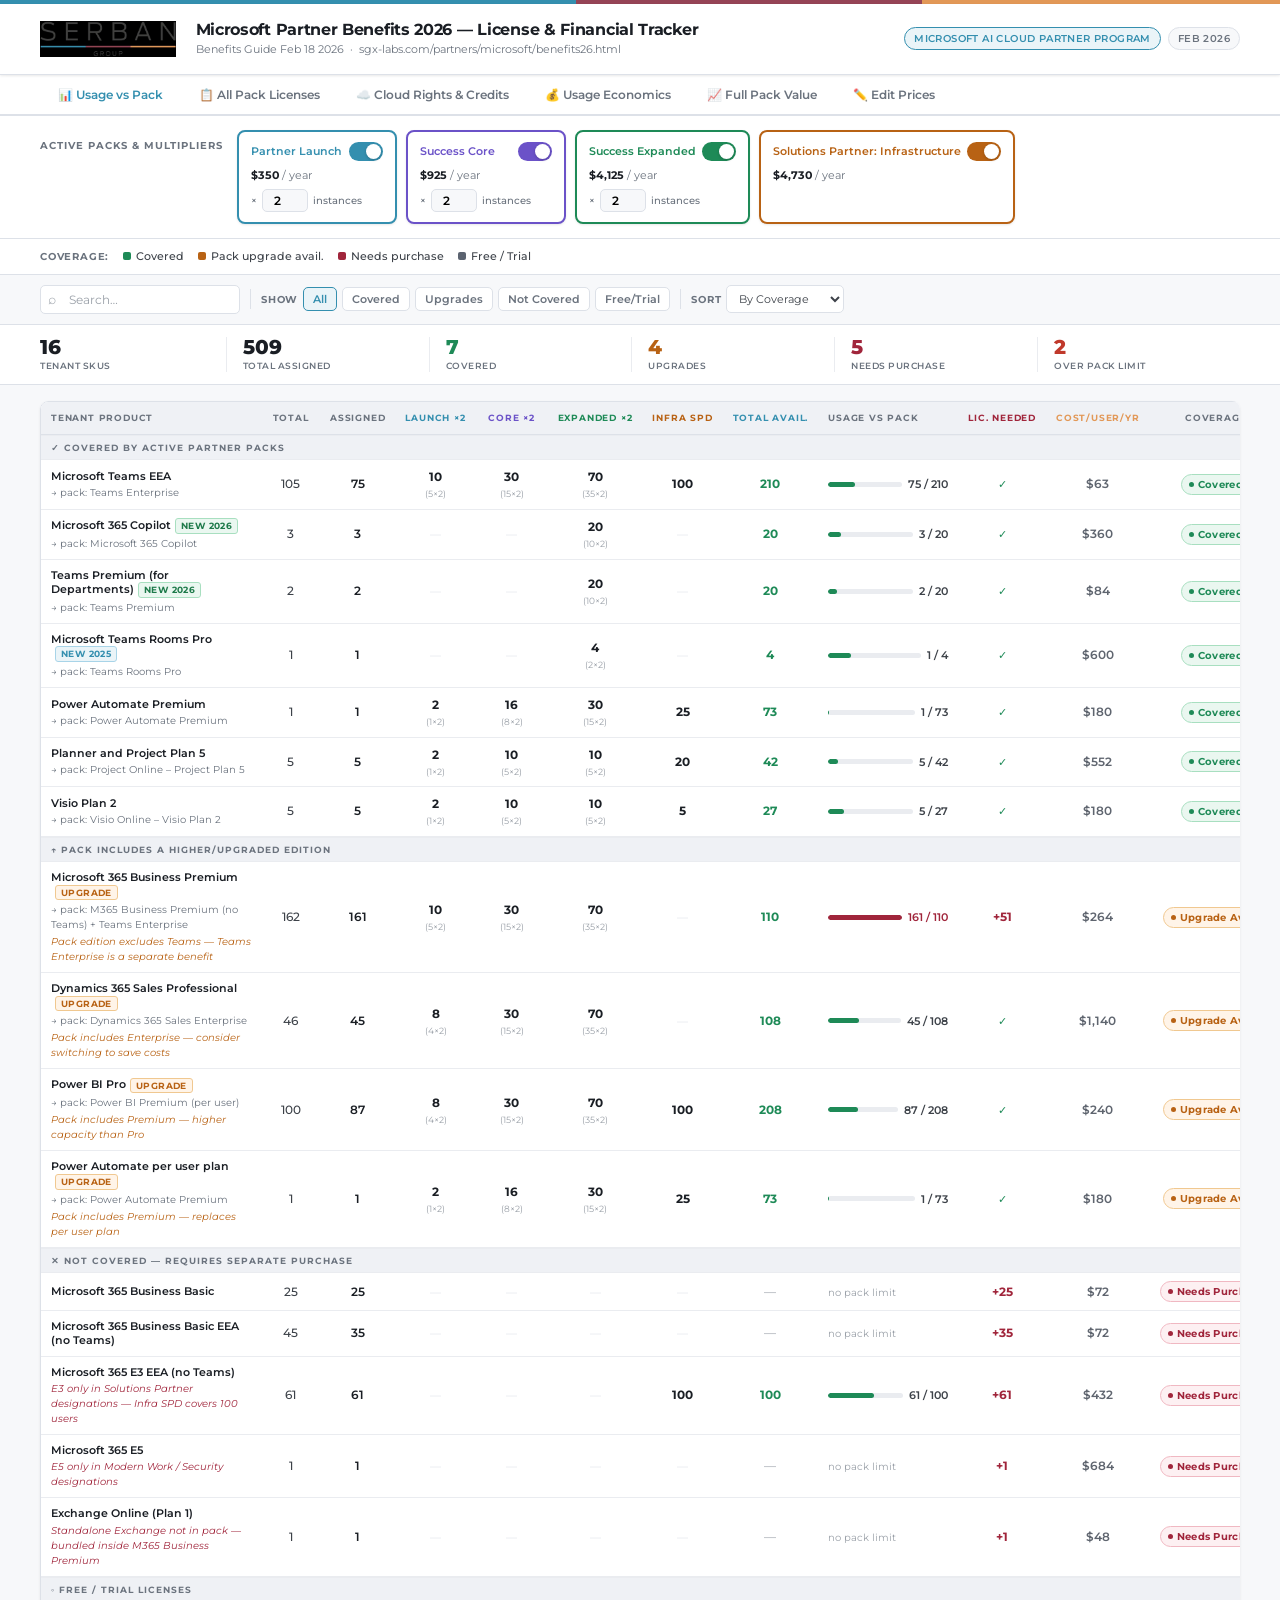
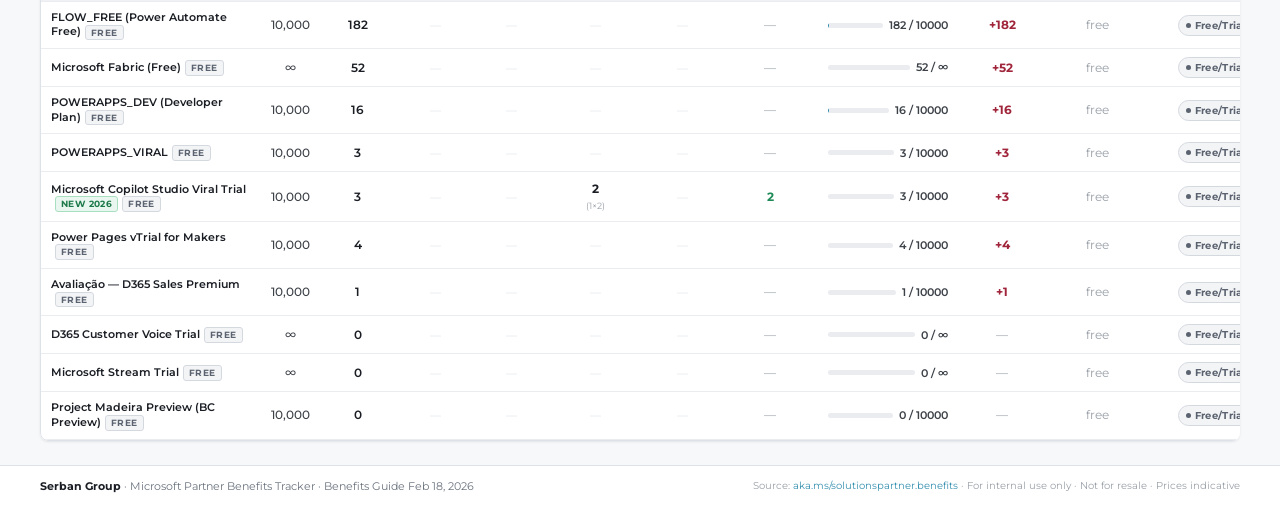
==== benefits26-original.html @ 15df2d84 "Add source file and project setup" ====
<!DOCTYPE html>
<html lang="en">
<head>
<meta charset="UTF-8">
<meta name="viewport" content="width=device-width, initial-scale=1.0">
<title>Microsoft Partner Benefits 2026 — Serban Group</title>
<link href="https://fonts.googleapis.com/css2?family=Montserrat:ital,wght@0,300;0,400;0,500;0,600;0,700;0,800;1,300;1,400&display=swap" rel="stylesheet">
<style>
/* === SERBAN GROUP BRAND TOKENS === */
:root {
  --sg-blue:#348FAF; --sg-amber:#E29857; --sg-slate:#5F656F;
  --sg-light:#EFF1F5; --sg-taupe:#897B63; --sg-crimson:#954456;
  --text-dark:#1a1e24; --text-mid:#3d4249; --text-muted:#6b737e; --text-light:#9aa0a8;
  --border:#dde1e8; --border-soft:#eaecf0; --white:#fff; --bg:#f7f8fa;
  --cov-bg:#eaf7f0; --cov:#1e8a57; --cov-b:#a8dfc0;
  --upg-bg:#fff4e8; --upg:#b86214; --upg-b:#f0c890;
  --unc-bg:#fdf0f2; --unc:#a0253b; --unc-b:#f0b8c2;
  --free-bg:#f3f4f6; --free:#5b6370; --free-b:#d4d8df;
  --cl:#348FAF; --cc:#6b52c8; --ce:#1e8a57; --ci:#b86214;
  --r:8px; --rs:5px; --sh:0 1px 3px rgba(0,0,0,.06),0 1px 2px rgba(0,0,0,.04); --sh2:0 4px 12px rgba(0,0,0,.08);
  --font:'Montserrat',sans-serif;
}
*,*::before,*::after{box-sizing:border-box;margin:0;padding:0}
body{font-family:var(--font);background:var(--bg);color:var(--text-dark);font-size:13px;line-height:1.5;min-height:100vh}

/* === TOP BRAND STRIPE === */
.brand-stripe{height:4px;background:linear-gradient(90deg,var(--sg-blue) 0%,var(--sg-blue) 45%,var(--sg-crimson) 45%,var(--sg-crimson) 72%,var(--sg-amber) 72%,var(--sg-amber) 100%)}

/* === HEADER === */
header{background:var(--white);border-bottom:1px solid var(--border);padding:16px 40px;display:flex;align-items:center;justify-content:space-between;gap:16px;flex-wrap:wrap;box-shadow:var(--sh);position:sticky;top:0;z-index:100}
.hlogo img{height:36px;display:block}
.htitle{flex:1;min-width:160px}
.htitle h1{font-size:16px;font-weight:700;color:var(--text-dark);letter-spacing:-.3px;line-height:1.2}
.htitle p{font-size:11px;color:var(--text-muted);margin-top:2px}
.hmeta{display:flex;gap:7px;flex-wrap:wrap;align-items:center}
.mtag{padding:3px 9px;border-radius:20px;font-size:10px;font-weight:600;letter-spacing:.4px;text-transform:uppercase;border:1px solid}
.mt-ms{color:var(--sg-blue);border-color:var(--sg-blue);background:#eaf4f8}
.mt-dt{color:var(--text-muted);border-color:var(--border);background:var(--bg)}

/* === TAB NAV === */
.tabnav{background:var(--white);border-bottom:2px solid var(--border);padding:0 40px;display:flex;gap:0;overflow-x:auto}
.tab{padding:12px 18px;font-size:12px;font-weight:600;color:var(--text-muted);border-bottom:2px solid transparent;margin-bottom:-2px;cursor:pointer;transition:color .15s,border-color .15s;white-space:nowrap;background:none;border-top:none;border-left:none;border-right:none;font-family:var(--font)}
.tab:hover{color:var(--sg-blue)}
.tab.active{color:var(--sg-blue);border-bottom-color:var(--sg-blue)}
.tabpanel{display:none}
.tabpanel.active{display:block}

/* === PACK CONTROLS === */
.pack-bar{background:var(--white);border-bottom:1px solid var(--border);padding:14px 40px;display:flex;gap:14px;align-items:flex-start;flex-wrap:wrap}
.pb-lbl{font-size:10px;font-weight:700;color:var(--text-muted);letter-spacing:1px;text-transform:uppercase;padding-top:8px;white-space:nowrap}
.pack-cards{display:flex;gap:9px;flex-wrap:wrap}
.pcard{display:flex;flex-direction:column;gap:6px;padding:10px 12px;border:2px solid var(--border);border-radius:var(--r);background:var(--bg);min-width:160px;transition:border-color .2s,box-shadow .2s}
.pcard.active{background:var(--white);box-shadow:var(--sh)}
.pc-l.active{border-color:var(--cl)} .pc-c.active{border-color:var(--cc)} .pc-e.active{border-color:var(--ce)} .pc-i.active{border-color:var(--ci)}
.pch{display:flex;align-items:center;justify-content:space-between;gap:6px}
.pnm{font-size:11px;font-weight:700}
.pc-l .pnm{color:var(--cl)} .pc-c .pnm{color:var(--cc)} .pc-e .pnm{color:var(--ce)} .pc-i .pnm{color:var(--ci)}
.ptog{position:relative;width:34px;height:19px;flex-shrink:0}
.ptog input{opacity:0;width:0;height:0;position:absolute}
.ptsl{position:absolute;inset:0;border-radius:20px;background:var(--border);cursor:pointer;transition:background .2s}
.ptsl::after{content:'';position:absolute;left:2px;top:2px;width:15px;height:15px;border-radius:50%;background:white;box-shadow:0 1px 3px rgba(0,0,0,.2);transition:transform .2s}
.ptog input:checked ~ .ptsl::after{transform:translateX(15px)}
.pc-l .ptog input:checked ~ .ptsl{background:var(--cl)} .pc-c .ptog input:checked ~ .ptsl{background:var(--cc)}
.pc-e .ptog input:checked ~ .ptsl{background:var(--ce)} .pc-i .ptog input:checked ~ .ptsl{background:var(--ci)}
.ppr{font-size:11px;color:var(--text-muted)}.ppr strong{color:var(--text-dark);font-weight:700}
.pmrow{display:flex;align-items:center;gap:5px}
.mlbl{font-size:10px;color:var(--text-muted);font-weight:500}
.mi{width:46px;padding:3px 5px;border:1px solid var(--border);border-radius:var(--rs);font-family:var(--font);font-size:12px;font-weight:600;text-align:center;outline:none;background:var(--bg);transition:border-color .15s}
.mi:focus{border-color:var(--sg-blue);background:white}

/* === LEGEND === */
.legend{background:var(--white);border-bottom:1px solid var(--border);padding:9px 40px;display:flex;gap:14px;align-items:center;flex-wrap:wrap}
.ltit{font-size:10px;font-weight:700;color:var(--text-muted);text-transform:uppercase;letter-spacing:.8px}
.li{display:flex;align-items:center;gap:5px;font-size:11px;color:var(--text-mid);font-weight:500}
.ldot{width:8px;height:8px;border-radius:2px}
.ld-c{background:var(--cov)} .ld-u{background:var(--upg)} .ld-n{background:var(--unc)} .ld-f{background:var(--free)}

/* === FILTERS === */
.fbar{background:var(--bg);border-bottom:1px solid var(--border);padding:10px 40px;display:flex;gap:10px;align-items:center;flex-wrap:wrap}
.fsep{width:1px;height:20px;background:var(--border)}
.swrap{position:relative}
.swrap input{padding:6px 10px 6px 28px;border:1px solid var(--border);border-radius:var(--rs);font-family:var(--font);font-size:12px;color:var(--text-dark);background:white;width:200px;outline:none;transition:border-color .15s}
.swrap input:focus{border-color:var(--sg-blue)}
.swrap input::placeholder{color:var(--text-light)}
.swrap::before{content:"⌕";position:absolute;left:8px;top:50%;transform:translateY(-50%);color:var(--text-light);font-size:14px;pointer-events:none}
.fglbl{font-size:10px;font-weight:700;color:var(--text-muted);letter-spacing:.8px;text-transform:uppercase;white-space:nowrap}
.fbtn{padding:4px 9px;border:1px solid var(--border);border-radius:var(--rs);font-family:var(--font);font-size:11px;font-weight:600;color:var(--text-muted);background:white;cursor:pointer;transition:all .15s}
.fbtn:hover{border-color:var(--sg-blue);color:var(--sg-blue)}
.fba{border-color:var(--sg-blue);color:var(--sg-blue);background:#eaf4f8}
.fb-c{border-color:var(--cov-b);color:var(--cov);background:var(--cov-bg)}
.fb-u{border-color:var(--upg-b);color:var(--upg);background:var(--upg-bg)}
.fb-n{border-color:var(--unc-b);color:var(--unc);background:var(--unc-bg)}
.fb-f{border-color:var(--free-b);color:var(--free);background:var(--free-bg)}
.fsel{padding:5px 8px;border:1px solid var(--border);border-radius:var(--rs);font-family:var(--font);font-size:11px;color:var(--text-mid);background:white;outline:none;cursor:pointer}
.fsel:focus{border-color:var(--sg-blue)}

/* === STATS STRIP === */
.stats{background:white;border-bottom:1px solid var(--border);padding:12px 40px;display:flex;gap:0;flex-wrap:wrap}
.sb{flex:1;min-width:90px;padding:0 16px 0 0;border-right:1px solid var(--border-soft);margin-right:16px}
.sb:last-child{border-right:none;margin-right:0}
.snum{font-size:20px;font-weight:800;line-height:1;margin-bottom:2px}
.slbl{font-size:9px;font-weight:600;color:var(--text-muted);letter-spacing:.5px;text-transform:uppercase}
.sn-d{color:var(--text-dark)} .sn-c{color:var(--cov)} .sn-u{color:var(--upg)} .sn-n{color:var(--unc)} .sn-o{color:#c0392b}

/* === TABLE === */
.tsec{padding:16px 40px 0}
.tscroll{overflow-x:auto;border-radius:var(--r);box-shadow:var(--sh)}
table{width:100%;border-collapse:separate;border-spacing:0;background:white;border:1px solid var(--border);border-radius:var(--r);overflow:hidden;font-size:12px}
thead tr{background:var(--sg-light)}
th{padding:9px 10px;text-align:left;font-size:9px;font-weight:700;color:var(--text-muted);letter-spacing:.8px;text-transform:uppercase;white-space:nowrap;border-bottom:1px solid var(--border);cursor:pointer;user-select:none;transition:color .1s}
th:hover{color:var(--sg-blue)}
th.sa::after{content:" ↑";color:var(--sg-blue)} th.sd::after{content:" ↓";color:var(--sg-blue)}
th.tc{text-align:center}
.th-l{color:var(--cl)} .th-c{color:var(--cc)} .th-e{color:var(--ce)} .th-i{color:var(--ci)}
.th-tot{color:var(--sg-blue)} .th-nd{color:var(--unc)} .th-cs{color:var(--sg-amber)}
tbody tr{border-bottom:1px solid var(--border-soft);transition:background .1s}
tbody tr:last-child{border-bottom:none}
tbody tr:hover{background:#f9fafb}
.tr-s{background:var(--sg-light) !important;cursor:default}
.tr-s td{padding:5px 10px;font-size:9px;font-weight:700;letter-spacing:1px;text-transform:uppercase;color:var(--text-muted);border-top:1px solid var(--border-soft)}
td{padding:8px 10px;vertical-align:middle;border-bottom:1px solid var(--border-soft)}
td.tc{text-align:center}
.pnm{font-weight:600;color:var(--text-dark);line-height:1.3}
.psb{font-size:10px;color:var(--text-muted);margin-top:2px}
.pnt-u{font-size:10px;color:var(--upg);font-style:italic;margin-top:2px}
.pnt-n{font-size:10px;color:var(--unc);font-style:italic;margin-top:2px}
.bdg{display:inline-block;padding:1px 5px;border-radius:3px;font-size:9px;font-weight:700;letter-spacing:.4px;vertical-align:middle;margin-left:4px;text-transform:uppercase}
.b26{background:#eaf7f0;color:#1e7a4a;border:1px solid #a8dfc0}
.b25{background:#eaf4f8;color:var(--sg-blue);border:1px solid #a8d4e8}
.bup{background:var(--upg-bg);color:var(--upg);border:1px solid var(--upg-b)}
.bfr{background:var(--free-bg);color:var(--free);border:1px solid var(--free-b)}
.bcr{background:#f0eaff;color:#6b52c8;border:1px solid #c8b8f8}
.qv{font-weight:700;color:var(--text-dark)} .qn{color:var(--border);font-size:11px} .qe{font-size:9px;color:var(--text-light);display:block;margin-top:1px}
.ubw{display:flex;align-items:center;gap:6px}
.ubt{flex:1;height:5px;background:var(--border-soft);border-radius:3px;overflow:hidden;min-width:40px}
.ubf{height:100%;border-radius:3px;transition:width .3s}
.uf-ok{background:var(--cov)} .uf-w{background:var(--sg-amber)} .uf-ov{background:var(--unc)} .uf-bl{background:var(--sg-blue)} .uf-cr{background:#6b52c8}
.ubl{font-size:11px;font-weight:600;white-space:nowrap;color:var(--text-mid)}
.ul-ov{color:var(--unc)} .ul-w{color:#b86214}
.av-v{font-weight:700;color:var(--cov)} .av-z{color:var(--text-light)}
.nd-p{font-weight:700;color:var(--unc)} .nd-ok{color:var(--cov);font-size:11px}
.cv-v{font-weight:600;color:var(--sg-slate)} .cv-n{color:var(--text-light)}
.cpill{display:inline-flex;align-items:center;gap:4px;padding:2px 7px;border-radius:20px;font-size:10px;font-weight:700;letter-spacing:.3px;white-space:nowrap;border:1px solid}
.cpd{width:5px;height:5px;border-radius:50%;flex-shrink:0}
.cp-c{background:var(--cov-bg);color:var(--cov);border-color:var(--cov-b)} .cp-c .cpd{background:var(--cov)}
.cp-u{background:var(--upg-bg);color:var(--upg);border-color:var(--upg-b)} .cp-u .cpd{background:var(--upg)}
.cp-n{background:var(--unc-bg);color:var(--unc);border-color:var(--unc-b)} .cp-n .cpd{background:var(--unc)}
.cp-f{background:var(--free-bg);color:var(--free);border-color:var(--free-b)} .cp-f .cpd{background:var(--free)}
.cp-ov{background:#fef0f0;color:#c0392b;border-color:#f5b7b1} .cp-ov .cpd{background:#c0392b}
.erow td{text-align:center;padding:32px;color:var(--text-light);font-style:italic}

/* === CATEGORY TAGS === */
.cat{display:inline-block;padding:1px 6px;border-radius:3px;font-size:9px;font-weight:600;letter-spacing:.3px;text-transform:uppercase}
.cat-m365{background:#eaf4f8;color:var(--sg-blue);border:1px solid #a8d4e8}
.cat-copilot{background:#f0eaff;color:#6b52c8;border:1px solid #c8b8f8}
.cat-az{background:#fff4e8;color:var(--upg);border:1px solid var(--upg-b)}
.cat-dyn{background:#fdf0f2;color:var(--unc);border:1px solid var(--unc-b)}
.cat-pp{background:#fff8e8;color:#a05c00;border:1px solid #e8d098}
.cat-sec{background:#fef0f0;color:#c0392b;border:1px solid #f5b7b1}
.cat-win{background:#eaf7f0;color:var(--cov);border:1px solid var(--cov-b)}
.cat-srv{background:#f0eaff;color:#5b3ea0;border:1px solid #c8b8f8}
.cat-dev{background:#f5f0e8;color:var(--sg-taupe);border:1px solid #d8c8a8}
.cat-sand{background:var(--free-bg);color:var(--free);border:1px solid var(--free-b)}
.cat-cloud{background:#e8f8ff;color:#0070a8;border:1px solid #a0d8f0}

/* === FINANCIAL SECTION === */
.finsec{padding:24px 40px 36px}
.sechdr{display:flex;align-items:center;gap:10px;margin-bottom:16px}
.secdiv{width:3px;height:28px;border-radius:2px;flex-shrink:0}
.sd-amber{background:var(--sg-amber)} .sd-blue{background:var(--sg-blue)} .sd-green{background:var(--cov)}
.sechdr h2{font-size:15px;font-weight:700;color:var(--text-dark)}
.sechdr p{font-size:11px;color:var(--text-muted);margin-top:2px}
.fingrid{display:grid;grid-template-columns:repeat(3,1fr);gap:12px;margin-bottom:18px}
@media(max-width:900px){.fingrid{grid-template-columns:1fr 1fr}}
@media(max-width:600px){.fingrid{grid-template-columns:1fr}}
.fcard{background:white;border:1px solid var(--border);border-radius:var(--r);padding:16px;box-shadow:var(--sh);position:relative;overflow:hidden}
.fcard::before{content:'';position:absolute;top:0;left:0;right:0;height:3px}
.fc-i::before{background:var(--sg-blue)} .fc-r::before{background:var(--sg-amber)} .fc-s::before{background:var(--cov)} .fc-e::before{background:var(--unc)}
.fclbl{font-size:9px;font-weight:700;letter-spacing:.8px;text-transform:uppercase;color:var(--text-muted);margin-bottom:8px}
.fcval{font-size:24px;font-weight:800;line-height:1;margin-bottom:4px}
.fv-i{color:var(--sg-blue)} .fv-r{color:var(--sg-amber)} .fv-s{color:var(--cov)} .fv-e{color:var(--unc)}
.fcsub{font-size:10px;color:var(--text-muted)}
.fintbl{background:white;border:1px solid var(--border);border-radius:var(--r);overflow:hidden;box-shadow:var(--sh)}
.fintbl table{box-shadow:none;border:none;border-radius:0}
.fintbl table th{background:var(--sg-light);font-size:9px}
.fintbl table td{font-size:12px}
.ftr td{background:var(--sg-light);font-weight:700;font-size:12px;border-top:2px solid var(--border)}
.fb-i{color:var(--sg-blue);font-size:14px;font-weight:800}
.fb-r{color:var(--sg-amber);font-size:14px;font-weight:800}
.fb-s{color:var(--cov);font-size:14px;font-weight:800}
.fb-n{color:var(--unc);font-size:14px;font-weight:800}
.savings-note{margin-top:14px;padding:12px 14px;background:#eaf4f8;border:1px solid #a8d4e8;border-radius:var(--rs);font-size:11px;color:var(--sg-blue);line-height:1.5}

/* === PRICES PAGE === */
.prices-page{padding:20px 40px 40px}
.prices-intro{background:white;border:1px solid var(--border);border-radius:var(--r);padding:16px 20px;margin-bottom:20px;box-shadow:var(--sh);font-size:12px;color:var(--text-muted);line-height:1.6}
.prices-intro strong{color:var(--text-dark)}
.price-grid{display:grid;grid-template-columns:repeat(auto-fill,minmax(320px,1fr));gap:14px}
.price-section{background:white;border:1px solid var(--border);border-radius:var(--r);overflow:hidden;box-shadow:var(--sh)}
.price-section-hdr{padding:11px 16px;font-size:10px;font-weight:700;letter-spacing:.8px;text-transform:uppercase;color:white;display:flex;align-items:center;gap:8px}
.psh-m365{background:var(--sg-blue)} .psh-copilot{background:#6b52c8} .psh-az{background:var(--upg)}
.psh-dyn{background:var(--unc)} .psh-pp{background:#a05c00} .psh-sec{background:#c0392b}
.psh-win{background:var(--cov)} .psh-srv{background:#5b3ea0} .psh-dev{background:var(--sg-taupe)}
.price-section-hdr span{font-size:11px;opacity:.7;font-weight:400}
.price-row{display:flex;align-items:center;justify-content:space-between;gap:10px;padding:8px 16px;border-bottom:1px solid var(--border-soft)}
.price-row:last-child{border-bottom:none}
.price-row:hover{background:#f9fafb}
.pr-name{font-size:11px;font-weight:600;color:var(--text-dark);flex:1}
.pr-unit{font-size:10px;color:var(--text-muted);margin-top:1px}
.pr-input-wrap{display:flex;align-items:center;gap:5px;flex-shrink:0}
.pr-cur{font-size:11px;font-weight:700;color:var(--text-muted)}
.pr-input{width:72px;padding:4px 7px;border:1px solid var(--border);border-radius:var(--rs);font-family:var(--font);font-size:12px;font-weight:600;text-align:right;color:var(--text-dark);outline:none;transition:border-color .15s;background:var(--bg)}
.pr-input:focus{border-color:var(--sg-blue);background:white}
.pr-yr{font-size:10px;color:var(--text-light);white-space:nowrap}
.pr-source{font-size:9px;color:var(--text-light);font-style:italic;margin-top:1px}
.pack-prices-section{background:white;border:1px solid var(--border);border-radius:var(--r);padding:16px 20px;margin-bottom:20px;box-shadow:var(--sh)}
.pack-prices-section h3{font-size:12px;font-weight:700;color:var(--text-dark);margin-bottom:12px;padding-bottom:8px;border-bottom:1px solid var(--border-soft)}
.pp-grid{display:grid;grid-template-columns:repeat(auto-fill,minmax(200px,1fr));gap:10px}
.pp-card{padding:12px;border:1px solid var(--border);border-radius:var(--rs)}
.pp-name{font-size:11px;font-weight:700;margin-bottom:6px}
.pp-l .pp-name{color:var(--cl)} .pp-c .pp-name{color:var(--cc)} .pp-e .pp-name{color:var(--ce)} .pp-i .pp-name{color:var(--ci)}
.pp-row{display:flex;align-items:center;gap:5px;margin-top:4px}
.pp-lbl{font-size:10px;color:var(--text-muted);flex:1}
.save-btn{padding:8px 20px;background:var(--sg-blue);color:white;border:none;border-radius:var(--rs);font-family:var(--font);font-size:12px;font-weight:600;cursor:pointer;transition:background .15s;margin-top:16px}
.save-btn:hover{background:#2a7a9a}
.save-confirm{font-size:11px;color:var(--cov);margin-left:10px;display:none}
.reset-btn{padding:8px 16px;background:white;color:var(--text-muted);border:1px solid var(--border);border-radius:var(--rs);font-family:var(--font);font-size:12px;font-weight:600;cursor:pointer;transition:all .15s;margin-top:16px;margin-left:8px}
.reset-btn:hover{border-color:var(--unc);color:var(--unc)}

/* === CLOUD RIGHTS SECTION === */
.cloud-grid{display:grid;grid-template-columns:repeat(auto-fill,minmax(280px,1fr));gap:14px;padding:0 40px 36px}
.cloud-card{background:white;border:1px solid var(--border);border-radius:var(--r);overflow:hidden;box-shadow:var(--sh)}
.cloud-card-hdr{padding:12px 16px;display:flex;align-items:center;gap:10px}
.cc-icon{width:36px;height:36px;border-radius:var(--rs);display:flex;align-items:center;justify-content:center;font-size:18px;flex-shrink:0}
.cci-az{background:#eaf4f8;color:var(--sg-blue)} .cci-copilot{background:#f0eaff;color:#6b52c8}
.cci-gh{background:#f5f0e8;color:var(--sg-taupe)} .cci-vs{background:#fdf0f2;color:var(--unc)}
.cci-dyn{background:#fff8e8;color:#a05c00} .cci-ai{background:#eaf7f0;color:var(--cov)}
.cc-title{font-size:13px;font-weight:700;color:var(--text-dark)}
.cc-sub{font-size:10px;color:var(--text-muted);margin-top:1px}
.cloud-entries{padding:0 16px 12px}
.ce-row{display:flex;align-items:flex-start;justify-content:space-between;gap:10px;padding:7px 0;border-top:1px solid var(--border-soft)}
.ce-info{flex:1}
.ce-name{font-size:11px;font-weight:600;color:var(--text-dark)}
.ce-pack{font-size:10px;color:var(--text-muted);margin-top:2px}
.ce-note{font-size:10px;color:var(--sg-blue);font-style:italic;margin-top:2px}
.ce-val{text-align:right;flex-shrink:0}
.ce-qty{font-size:13px;font-weight:800;color:var(--text-dark)}
.ce-unit{font-size:9px;color:var(--text-muted);margin-top:1px}
.ce-total{font-size:11px;font-weight:700;color:var(--sg-blue);margin-top:2px}
.cloud-summary{padding:0 40px 36px}
.cloud-sum-card{background:white;border:1px solid var(--border);border-radius:var(--r);padding:20px;box-shadow:var(--sh)}
.cloud-sum-title{font-size:13px;font-weight:700;color:var(--text-dark);margin-bottom:14px;padding-bottom:10px;border-bottom:1px solid var(--border-soft)}
.cst-grid{display:grid;grid-template-columns:repeat(auto-fill,minmax(180px,1fr));gap:12px}
.cst-item{padding:12px;border:1px solid var(--border-soft);border-radius:var(--rs);background:var(--bg)}
.cst-lbl{font-size:9px;font-weight:700;color:var(--text-muted);letter-spacing:.8px;text-transform:uppercase;margin-bottom:5px}
.cst-val{font-size:18px;font-weight:800;color:var(--sg-blue)}
.cst-sub{font-size:10px;color:var(--text-muted);margin-top:2px}

/* === FOOTER === */
footer{background:white;border-top:1px solid var(--border);padding:12px 40px;display:flex;justify-content:space-between;align-items:center;gap:12px;flex-wrap:wrap;margin-top:24px}
.fl{font-size:11px;color:var(--text-muted)} .fl strong{color:var(--text-dark)}
.fr{font-size:10px;color:var(--text-light)} .fr a{color:var(--sg-blue);text-decoration:none}
@media(max-width:768px){header,.tabnav,.pack-bar,.legend,.fbar,.stats,.tsec,.finsec,.cloud-grid,.cloud-summary,.prices-page,footer{padding-left:16px;padding-right:16px}.hlogo img{height:28px}h1{font-size:14px}}
</style>
</head>
<body>
<div class="brand-stripe"></div>

<!-- HEADER -->
<header>
  <div class="hlogo"><img src="[data-uri]" alt="Serban Group"></div>
  <div class="htitle">
    <h1>Microsoft Partner Benefits 2026 — License &amp; Financial Tracker</h1>
    <p>Benefits Guide Feb 18 2026 &nbsp;·&nbsp; sgx-labs.com/partners/microsoft/benefits26.html</p>
  </div>
  <div class="hmeta">
    <span class="mtag mt-ms">Microsoft AI Cloud Partner Program</span>
    <span class="mtag mt-dt">Feb 2026</span>
  </div>
</header>

<!-- TAB NAV -->
<nav class="tabnav">
  <button class="tab active" onclick="showTab('tab-usage')">📊 Usage vs Pack</button>
  <button class="tab" onclick="showTab('tab-all')">📋 All Pack Licenses</button>
  <button class="tab" onclick="showTab('tab-cloud')">☁️ Cloud Rights &amp; Credits</button>
  <button class="tab" onclick="showTab('tab-fin1')">💰 Usage Economics</button>
  <button class="tab" onclick="showTab('tab-fin2')">📈 Full Pack Value</button>
  <button class="tab" onclick="showTab('tab-prices')">✏️ Edit Prices</button>
</nav>

<!-- ════════════════════════════════════════════════════════════ -->
<!-- TAB 1: USAGE VS PACK                                        -->
<!-- ════════════════════════════════════════════════════════════ -->
<div id="tab-usage" class="tabpanel active">

<div class="pack-bar">
  <span class="pb-lbl">Active packs &amp; multipliers</span>
  <div class="pack-cards">
    <div class="pcard pc-l active" id="card-l">
      <div class="pch"><span class="pnm">Partner Launch</span>
        <label class="ptog"><input type="checkbox" id="tog-l" checked onchange="onPT()"><span class="ptsl"></span></label></div>
      <div class="ppr"><strong id="disp-pl">$350</strong> / year</div>
      <div class="pmrow"><span class="mlbl">×</span><input class="mi" type="number" id="mult-l" value="2" min="1" max="20" onchange="onPT()"><span class="mlbl">instances</span></div>
    </div>
    <div class="pcard pc-c active" id="card-c">
      <div class="pch"><span class="pnm">Success Core</span>
        <label class="ptog"><input type="checkbox" id="tog-c" checked onchange="onPT()"><span class="ptsl"></span></label></div>
      <div class="ppr"><strong id="disp-pc">$925</strong> / year</div>
      <div class="pmrow"><span class="mlbl">×</span><input class="mi" type="number" id="mult-c" value="2" min="1" max="20" onchange="onPT()"><span class="mlbl">instances</span></div>
    </div>
    <div class="pcard pc-e active" id="card-e">
      <div class="pch"><span class="pnm">Success Expanded</span>
        <label class="ptog"><input type="checkbox" id="tog-e" checked onchange="onPT()"><span class="ptsl"></span></label></div>
      <div class="ppr"><strong id="disp-pe">$4,125</strong> / year</div>
      <div class="pmrow"><span class="mlbl">×</span><input class="mi" type="number" id="mult-e" value="2" min="1" max="20" onchange="onPT()"><span class="mlbl">instances</span></div>
    </div>
    <div class="pcard pc-i active" id="card-i">
      <div class="pch"><span class="pnm">Solutions Partner: Infrastructure</span>
        <label class="ptog"><input type="checkbox" id="tog-i" checked onchange="onPT()"><span class="ptsl"></span></label></div>
      <div class="ppr"><strong id="disp-pi">$4,730</strong> / year</div>
      <div class="pmrow"><span class="mlbl" style="opacity:0">×</span></div>
    </div>
  </div>
</div>

<div class="legend">
  <span class="ltit">Coverage:</span>
  <span class="li"><span class="ldot ld-c"></span>Covered</span>
  <span class="li"><span class="ldot ld-u"></span>Pack upgrade avail.</span>
  <span class="li"><span class="ldot ld-n"></span>Needs purchase</span>
  <span class="li"><span class="ldot ld-f"></span>Free / Trial</span>
</div>

<div class="fbar">
  <div class="swrap"><input type="text" id="srch1" placeholder="Search…" oninput="renderUsage()"></div>
  <div class="fsep"></div>
  <div style="display:flex;gap:5px;align-items:center">
    <span class="fglbl">Show</span>
    <button class="fbtn fba" onclick="setVF('all',this,'1')">All</button>
    <button class="fbtn" onclick="setVF('covered',this,'1')">Covered</button>
    <button class="fbtn" onclick="setVF('upgrade',this,'1')">Upgrades</button>
    <button class="fbtn" onclick="setVF('uncovered',this,'1')">Not Covered</button>
    <button class="fbtn" onclick="setVF('free',this,'1')">Free/Trial</button>
  </div>
  <div class="fsep"></div>
  <div style="display:flex;gap:5px;align-items:center">
    <span class="fglbl">Sort</span>
    <select class="fsel" id="srt1" onchange="renderUsage()">
      <option value="coverage">By Coverage</option>
      <option value="name">By Name</option>
      <option value="assigned">Most Assigned</option>
      <option value="needed">Most Needed</option>
    </select>
  </div>
</div>

<div class="stats">
  <div class="sb"><div class="snum sn-d" id="st-t1">—</div><div class="slbl">Tenant SKUs</div></div>
  <div class="sb"><div class="snum sn-d" id="st-a1">—</div><div class="slbl">Total Assigned</div></div>
  <div class="sb"><div class="snum sn-c" id="st-c1">—</div><div class="slbl">Covered</div></div>
  <div class="sb"><div class="snum sn-u" id="st-u1">—</div><div class="slbl">Upgrades</div></div>
  <div class="sb"><div class="snum sn-n" id="st-n1">—</div><div class="slbl">Needs Purchase</div></div>
  <div class="sb"><div class="snum sn-o" id="st-o1">—</div><div class="slbl">Over Pack Limit</div></div>
</div>

<div class="tsec">
<div class="tscroll">
<table>
<thead><tr>
  <th style="min-width:220px" onclick="srt1('name')">Tenant Product</th>
  <th class="tc" style="min-width:55px">Total</th>
  <th class="tc" style="min-width:62px">Assigned</th>
  <th class="tc th-l" style="min-width:72px" id="h-l">Launch×2</th>
  <th class="tc th-c" style="min-width:72px" id="h-c">Core×2</th>
  <th class="tc th-e" style="min-width:78px" id="h-e">Expanded×2</th>
  <th class="tc th-i" style="min-width:72px" id="h-i">Infra SPD</th>
  <th class="tc th-tot" style="min-width:78px">Total Avail.</th>
  <th style="min-width:140px">Usage vs Pack</th>
  <th class="tc th-nd" style="min-width:82px" onclick="srt1('needed')">Lic. Needed</th>
  <th class="tc th-cs" style="min-width:80px" onclick="srt1('cost')">Cost/User/yr</th>
  <th class="tc" style="min-width:100px" onclick="srt1('coverage')">Coverage</th>
</tr></thead>
<tbody id="tb1"></tbody>
</table></div></div>

</div><!-- end tab-usage -->

<!-- ════════════════════════════════════════════════════════════ -->
<!-- TAB 2: ALL PACK LICENSES                                    -->
<!-- ════════════════════════════════════════════════════════════ -->
<div id="tab-all" class="tabpanel">

<div class="fbar" style="background:white;border-top:1px solid var(--border)">
  <div class="swrap"><input type="text" id="srch2" placeholder="Search licenses…" oninput="renderAll()"></div>
  <div class="fsep"></div>
  <div style="display:flex;gap:5px;align-items:center">
    <span class="fglbl">Pack</span>
    <button class="fbtn fba" onclick="setPackF('all',this)">All</button>
    <button class="fbtn" onclick="setPackF('launch',this)">Launch</button>
    <button class="fbtn" onclick="setPackF('core',this)">Core</button>
    <button class="fbtn" onclick="setPackF('expanded',this)">Expanded</button>
    <button class="fbtn" onclick="setPackF('infra',this)">Infra SPD</button>
  </div>
  <div class="fsep"></div>
  <div style="display:flex;gap:5px;align-items:center">
    <span class="fglbl">Category</span>
    <select class="fsel" id="cat2" onchange="renderAll()">
      <option value="all">All Categories</option>
      <option value="Microsoft 365">Microsoft 365</option>
      <option value="Copilot">Copilot / AI</option>
      <option value="Azure">Azure</option>
      <option value="Dynamics 365">Dynamics 365</option>
      <option value="Power Platform">Power Platform</option>
      <option value="Security">Security &amp; Identity</option>
      <option value="Windows">Windows</option>
      <option value="Windows Server">Windows Server</option>
      <option value="Dev Tools">Dev Tools</option>
      <option value="Sandbox">Sandboxes</option>
    </select>
  </div>
  <div class="fsep"></div>
  <div style="display:flex;gap:5px;align-items:center">
    <span class="fglbl">New in</span>
    <select class="fsel" id="new2" onchange="renderAll()">
      <option value="all">All</option>
      <option value="2026">NEW 2026</option>
      <option value="2025">NEW 2025</option>
    </select>
  </div>
</div>

<div class="stats">
  <div class="sb"><div class="snum sn-d" id="st-all-ct">—</div><div class="slbl">Pack Licenses</div></div>
  <div class="sb"><div class="snum sn-d" id="st-all-rv">$—</div><div class="slbl">Total Retail Value/yr</div></div>
  <div class="sb"><div class="snum sn-i" style="color:var(--sg-blue)" id="st-all-inv">$—</div><div class="slbl">Pack Investment/yr</div></div>
  <div class="sb"><div class="snum sn-c" id="st-all-sv">$—</div><div class="slbl">Gross Savings/yr</div></div>
</div>

<div class="tsec" style="padding-bottom:24px">
<div class="tscroll">
<table>
<thead><tr>
  <th style="min-width:230px" onclick="srtAll('name')">License / Product</th>
  <th class="tc" style="min-width:60px">Category</th>
  <th class="tc" style="min-width:50px">Type</th>
  <th class="tc th-l" style="min-width:60px">Launch</th>
  <th class="tc th-c" style="min-width:60px">Core</th>
  <th class="tc th-e" style="min-width:68px">Expanded</th>
  <th class="tc th-i" style="min-width:68px">Infra SPD</th>
  <th class="tc" style="min-width:68px">Best Qty</th>
  <th class="tc th-cs" style="min-width:80px" onclick="srtAll('cpu')">Cost/Unit/yr</th>
  <th class="tc" style="min-width:90px" onclick="srtAll('rv')">Retail Value/yr</th>
  <th class="tc" style="min-width:50px">New</th>
</tr></thead>
<tbody id="tb2"></tbody>
</table></div></div>

</div><!-- end tab-all -->

<!-- ════════════════════════════════════════════════════════════ -->
<!-- TAB 3: CLOUD RIGHTS & CREDITS                               -->
<!-- ════════════════════════════════════════════════════════════ -->
<div id="tab-cloud" class="tabpanel">
<div style="padding:20px 40px 10px">
  <p style="font-size:12px;color:var(--text-muted);line-height:1.6;background:white;border:1px solid var(--border);border-radius:var(--r);padding:14px 18px;box-shadow:var(--sh)">
    <strong style="color:var(--text-dark)">Cloud Services, Credits &amp; AI Rights</strong> — All cloud entitlements, Azure credits, AI service budgets and developer rights included across your active packs. Values shown are the <em>combined total across all instances of active packs</em>. Credits and cloud budgets are for internal use only.
  </p>
</div>
<div id="cloud-sum-area" class="cloud-summary"></div>
<div id="cloud-cards-area" class="cloud-grid"></div>
</div><!-- end tab-cloud -->

<!-- ════════════════════════════════════════════════════════════ -->
<!-- TAB 4: USAGE ECONOMICS (what we actually use)               -->
<!-- ════════════════════════════════════════════════════════════ -->
<div id="tab-fin1" class="tabpanel">
<div class="finsec">
  <div class="sechdr"><div class="secdiv sd-amber"></div>
    <div><h2>Usage Economics</h2><p>Pack investment vs. retail cost of licenses your tenant currently uses — based on actual assigned licenses</p></div>
  </div>
  <div class="fingrid">
    <div class="fcard fc-i"><div class="fclbl">Pack Investment</div><div class="fcval fv-i" id="f1-inv">$—</div><div class="fcsub" id="f1-inv-sub">Active pack fees</div></div>
    <div class="fcard fc-r"><div class="fclbl">Retail of Licenses Used</div><div class="fcval fv-r" id="f1-ret">$—</div><div class="fcsub">What you'd pay buying used licenses at retail</div></div>
    <div class="fcard fc-s"><div class="fclbl">Net Savings / (Cost)</div><div class="fcval" id="f1-sav">$—</div><div class="fcsub" id="f1-sav-sub">Retail − packs − uncovered licenses</div></div>
  </div>
  <div class="fintbl">
    <table><thead><tr>
      <th style="min-width:200px">Line Item</th>
      <th class="tc">Qty</th>
      <th class="tc th-cs">Unit Cost/yr</th>
      <th class="tc">Annual Amount</th>
      <th class="tc">Type</th>
      <th>Notes</th>
    </tr></thead><tbody id="fb1"></tbody></table>
  </div>
</div>
</div><!-- end tab-fin1 -->

<!-- ════════════════════════════════════════════════════════════ -->
<!-- TAB 5: FULL PACK VALUE (all licenses delivered)             -->
<!-- ════════════════════════════════════════════════════════════ -->
<div id="tab-fin2" class="tabpanel">
<div class="finsec">
  <div class="sechdr"><div class="secdiv sd-blue"></div>
    <div><h2>Full Pack Value Analysis</h2><p>Total retail value of ALL licenses delivered by active packs vs. the cost of those packs — regardless of whether you use them</p></div>
  </div>
  <div class="fingrid">
    <div class="fcard fc-i"><div class="fclbl">Total Pack Investment</div><div class="fcval fv-i" id="f2-inv">$—</div><div class="fcsub" id="f2-inv-sub">All active pack fees combined</div></div>
    <div class="fcard fc-r"><div class="fclbl">Total Retail Value of All Licenses</div><div class="fcval fv-r" id="f2-ret">$—</div><div class="fcsub">What all pack licenses would cost at retail</div></div>
    <div class="fcard fc-s"><div class="fclbl">Gross Savings vs Retail</div><div class="fcval fv-s" id="f2-sav">$—</div><div class="fcsub">Retail value minus pack investment</div></div>
  </div>
  <div id="f2-savings-note" class="savings-note"></div>
  <div style="margin-top:18px"></div>
  <div class="fintbl">
    <table><thead><tr>
      <th style="min-width:220px">License / Pack</th>
      <th class="tc">Qty (best active pack)</th>
      <th class="tc th-cs">Unit Cost/yr</th>
      <th class="tc">Retail Value/yr</th>
      <th class="tc">Pack Source</th>
      <th>Notes</th>
    </tr></thead><tbody id="fb2"></tbody></table>
  </div>
</div>
</div><!-- end tab-fin2 -->

<!-- ════════════════════════════════════════════════════════════ -->
<!-- TAB 6: EDIT PRICES                                          -->
<!-- ════════════════════════════════════════════════════════════ -->
<div id="tab-prices" class="tabpanel">
<div class="prices-page">
  <div class="prices-intro">
    <strong>Customize License Prices</strong> — All financial calculations across the app use these prices. Default values are Microsoft retail list prices (USD, annual commitment, 2025/2026). 
    Update them to match your actual distributor prices for accurate ROI analysis. Changes persist in your browser until reset.
    <br><br>
    <strong>Pack annual fees</strong> are listed separately below. <strong>Per-unit prices</strong> are cost per user/license/seat per year (annual billing).
  </div>

  <div class="pack-prices-section">
    <h3>Partner Pack Annual Fees</h3>
    <div class="pp-grid">
      <div class="pp-card pp-l">
        <div class="pp-name">Partner Launch Benefits</div>
        <div class="pp-row"><span class="pp-lbl">Annual fee (USD)</span><span class="pr-cur">$</span><input class="pr-input mi" type="number" id="pp-l" value="350" min="0" onchange="onPriceChange()"></div>
      </div>
      <div class="pp-card pp-c">
        <div class="pp-name">Partner Success Core</div>
        <div class="pp-row"><span class="pp-lbl">Annual fee (USD)</span><span class="pr-cur">$</span><input class="pr-input mi" type="number" id="pp-c" value="925" min="0" onchange="onPriceChange()"></div>
      </div>
      <div class="pp-card pp-e">
        <div class="pp-name">Partner Success Expanded</div>
        <div class="pp-row"><span class="pp-lbl">Annual fee (USD)</span><span class="pr-cur">$</span><input class="pr-input mi" type="number" id="pp-e" value="4125" min="0" onchange="onPriceChange()"></div>
      </div>
      <div class="pp-card pp-i">
        <div class="pp-name">Solutions Partner: Infrastructure</div>
        <div class="pp-row"><span class="pp-lbl">Annual fee (USD)</span><span class="pr-cur">$</span><input class="pr-input mi" type="number" id="pp-i" value="4730" min="0" onchange="onPriceChange()"></div>
      </div>
    </div>
  </div>

  <div id="price-grid-area" class="price-grid"></div>

  <div style="padding:16px 0">
    <button class="save-btn" onclick="savePrices()">💾 Save Prices to Browser</button>
    <button class="reset-btn" onclick="resetPrices()">↺ Reset to Defaults</button>
    <span class="save-confirm" id="save-confirm">✓ Prices saved and applied to all analyses</span>
  </div>
</div>
</div><!-- end tab-prices -->

<footer>
  <div class="fl"><strong>Serban Group</strong> · Microsoft Partner Benefits Tracker · Benefits Guide Feb 18, 2026</div>
  <div class="fr">Source: <a href="https://aka.ms/solutionspartner.benefits" target="_blank">aka.ms/solutionspartner.benefits</a> · For internal use only · Not for resale · Prices indicative</div>
</footer>

<script>
// ════════════════════════════════════════════════════════════════════
// MASTER DATA: All pack licenses from Benefits Guide Feb 18, 2026
// cpu = cost per user per YEAR (USD, annual billing, retail list)
// ════════════════════════════════════════════════════════════════════

const DEFAULT_PACK_COSTS = { l:350, c:925, e:4125, i:4730 };

// Master license catalog — ALL licenses delivered by packs
// l/c/e/i = qty per pack (null = not included)
// cpu = retail cost per user/license/year USD
// type = 'Users'|'Licenses'|'Tenant'|'Bots'|'Credits'|'USD'
const PACK_LICENSES = [
  // ── MICROSOFT 365 ──────────────────────────────────────────
  {id:'m365bp', name:'Microsoft 365 Business Premium (no Teams)', cat:'Microsoft 365', type:'Users', l:5, c:15, e:35, i:null, n26:false, n25:false, cpu:264, note:'EEA/RoW edition — Teams separate'},
  {id:'teams',  name:'Teams Enterprise', cat:'Microsoft 365', type:'Users', l:5, c:15, e:35, i:100, n26:false, n25:false, cpu:63, note:'EEA/RoW; $5.25/mo × 12'},
  {id:'teamsprem',name:'Teams Premium', cat:'Microsoft 365', type:'Users', l:null, c:null, e:10, i:null, n26:true, n25:false, cpu:84, note:'$7/mo × 12'},
  {id:'roomspro', name:'Teams Rooms Pro', cat:'Microsoft 365', type:'Users', l:null, c:null, e:2, i:null, n26:false, n25:true, cpu:600, note:'$50/mo × 12'},
  {id:'viva',   name:'Viva Suite', cat:'Microsoft 365', type:'Users', l:null, c:null, e:15, i:null, n26:false, n25:true, cpu:144, note:'$12/mo × 12'},
  {id:'proj',   name:'Project Online – Project Plan 5', cat:'Microsoft 365', type:'Users', l:1, c:5, e:5, i:20, n26:false, n25:false, cpu:552, note:'$46/mo × 12'},
  {id:'visio',  name:'Visio Online – Visio Plan 2', cat:'Microsoft 365', type:'Users', l:1, c:5, e:5, i:5, n26:false, n25:false, cpu:180, note:'$15/mo × 12'},
  {id:'win365', name:'Windows 365 Enterprise 8vCPU/32GB/512GB', cat:'Windows', type:'Users', l:null, c:1, e:2, i:null, n26:false, n25:true, cpu:480, note:'$40/mo × 12 approx.'},
  // ── COPILOT / AI ────────────────────────────────────────────
  {id:'m365cop',name:'Microsoft 365 Copilot', cat:'Copilot', type:'Users', l:null, c:null, e:10, i:null, n26:true, n25:false, cpu:360, note:'$30/mo × 12'},
  {id:'copstudio',name:'Microsoft Copilot Studio (25k credits/mo pack)', cat:'Copilot', type:'Pack/mo', l:null, c:null, e:1, i:null, n26:true, n25:false, cpu:200, note:'25,000 Copilot credits/mo; ~$200/yr for 1 pack'},
  {id:'dragon', name:'Microsoft Dragon Copilot', cat:'Copilot', type:'Users', l:null, c:5, e:15, i:20, n26:true, n25:false, cpu:480, note:'Healthcare AI; $40/mo approx.'},
  // ── AZURE ───────────────────────────────────────────────────
  {id:'azurecr',name:'Azure Bulk Credits (Production)', cat:'Azure', type:'USD/yr', l:700, c:2400, e:5000, i:10000, n26:false, n25:false, cpu:1, note:'Production Azure credits; $1/credit'},
  {id:'ghcop',  name:'GitHub Copilot Enterprise (via Azure credits)', cat:'Copilot', type:'USD/yr', l:null, c:null, e:null, i:5000, n26:true, n25:false, cpu:1, note:'$5k Azure credits allocated to GH Copilot Enterprise'},
  // ── SECURITY & IDENTITY ─────────────────────────────────────
  {id:'entraid',name:'Entra ID P2', cat:'Security', type:'Users', l:5, c:15, e:35, i:100, n26:false, n25:true, cpu:144, note:'$12/mo × 12'},
  {id:'defsuit',name:'Defender Suite', cat:'Security', type:'Users', l:5, c:15, e:35, i:100, n26:true, n25:false, cpu:360, note:'Full Defender suite; NEW 2026'},
  {id:'defp2',  name:'Defender for Endpoint P2', cat:'Security', type:'Users', l:5, c:15, e:35, i:100, n26:false, n25:true, cpu:84, note:'$7/mo × 12'},
  {id:'entrasuite',name:'Entra Suite', cat:'Security', type:'Users', l:null, c:null, e:35, i:null, n26:true, n25:false, cpu:144, note:'$12/mo × 12; NEW 2026'},
  {id:'intune', name:'Intune Suite', cat:'Security', type:'Users', l:null, c:null, e:35, i:null, n26:true, n25:false, cpu:144, note:'$12/mo × 12; NEW 2026'},
  // ── DEV TOOLS ───────────────────────────────────────────────
  {id:'vsent',  name:'Visual Studio Enterprise IDE', cat:'Dev Tools', type:'Users', l:1, c:8, e:15, i:25, n26:true, n25:false, cpu:2999, note:'~$249.92/mo × 12 annual sub'},
  // ── POWER PLATFORM ──────────────────────────────────────────
  {id:'pbiprem',name:'Power BI Premium (per user)', cat:'Power Platform', type:'Users', l:4, c:15, e:35, i:100, n26:false, n25:false, cpu:240, note:'$20/mo × 12 (updated 2025)'},
  {id:'powerapps',name:'Power Apps Premium', cat:'Power Platform', type:'Users', l:1, c:8, e:15, i:25, n26:false, n25:false, cpu:240, note:'$20/mo × 12'},
  {id:'paauto', name:'Power Automate Premium', cat:'Power Platform', type:'Users', l:1, c:8, e:15, i:25, n26:false, n25:false, cpu:180, note:'$15/mo × 12'},
  {id:'paaproc',name:'Power Automate Process', cat:'Power Platform', type:'Bots', l:null, c:null, e:2, i:5, n26:false, n25:false, cpu:1800, note:'$150/mo × 12 per bot'},
  // ── DYNAMICS 365 ────────────────────────────────────────────
  {id:'d365bc', name:'Dynamics 365 Business Central Premium', cat:'Dynamics 365', type:'Users', l:4, c:15, e:35, i:null, n26:false, n25:false, cpu:1140, note:'$95/mo × 12'},
  {id:'d365se', name:'Dynamics 365 Sales Enterprise', cat:'Dynamics 365', type:'Users', l:4, c:15, e:35, i:null, n26:false, n25:false, cpu:1140, note:'$95/mo × 12'},
  {id:'d365ci', name:'Dynamics 365 Customer Insights', cat:'Dynamics 365', type:'Tenant', l:null, c:null, e:1, i:null, n26:false, n25:false, cpu:17400, note:'$1,450/mo × 12 per tenant'},
  {id:'d365cse',name:'Dynamics 365 Customer Service Enterprise', cat:'Dynamics 365', type:'Users', l:null, c:null, e:35, i:null, n26:false, n25:true, cpu:1140, note:'$95/mo × 12'},
  {id:'d365fp', name:'Dynamics 365 Finance Premium', cat:'Dynamics 365', type:'Users', l:null, c:null, e:35, i:null, n26:false, n25:true, cpu:2280, note:'$190/mo × 12'},
  {id:'d365hr', name:'Dynamics 365 Human Resources', cat:'Dynamics 365', type:'Users', l:null, c:null, e:35, i:null, n26:false, n25:true, cpu:1140, note:'$95/mo × 12'},
  {id:'d365mk', name:'Dynamics 365 Marketing (Base Pack)', cat:'Dynamics 365', type:'Tenant', l:null, c:null, e:1, i:null, n26:false, n25:true, cpu:18000, note:'$1,500/mo × 12 per tenant'},
  {id:'d365po', name:'Dynamics 365 Project Operations', cat:'Dynamics 365', type:'Users', l:null, c:null, e:35, i:null, n26:false, n25:true, cpu:1380, note:'$115/mo × 12'},
  {id:'d365tm', name:'Dynamics 365 Team Members', cat:'Dynamics 365', type:'Users', l:null, c:null, e:35, i:null, n26:false, n25:true, cpu:120, note:'$10/mo × 12'},
  {id:'d365cc', name:'Dynamics 365 Contact Center', cat:'Dynamics 365', type:'Users', l:null, c:null, e:35, i:null, n26:false, n25:true, cpu:1140, note:'$95/mo × 12'},
  // ── WINDOWS SERVER ──────────────────────────────────────────
  {id:'wsrvstd',name:'Windows Server Standard – Per core (2025)', cat:'Windows Server', type:'Licenses', l:null, c:16, e:32, i:100, n26:false, n25:true, cpu:97, note:'~$97/core/yr (2-core pack $194)'},
  {id:'wsrvdc', name:'Windows Server Datacenter – Per core (2025)', cat:'Windows Server', type:'Licenses', l:null, c:16, e:32, i:32, n26:false, n25:true, cpu:433, note:'~$433/core/yr'},
  {id:'wsrvcal',name:'Windows Server CALs (2025)', cat:'Windows Server', type:'Licenses', l:null, c:16, e:35, i:100, n26:false, n25:true, cpu:38, note:'~$38/CAL/yr'},
  {id:'wsrvrdp',name:'Windows Server RDS CALs (2025)', cat:'Windows Server', type:'Licenses', l:null, c:20, e:35, i:100, n26:false, n25:true, cpu:130, note:'~$130/RDS CAL/yr'},
  {id:'sccms',  name:'System Center Client Management Suite (2022)', cat:'Windows Server', type:'Licenses', l:null, c:10, e:35, i:100, n26:false, n25:false, cpu:125, note:'per device/yr'},
  {id:'sccep',  name:'System Center Endpoint Protection (2019)', cat:'Windows Server', type:'Licenses', l:null, c:10, e:35, i:100, n26:false, n25:false, cpu:22, note:'per device/yr'},
  {id:'sccstd', name:'System Center Standard (2022)', cat:'Windows Server', type:'Licenses', l:null, c:8, e:16, i:32, n26:false, n25:false, cpu:1069, note:'per 2-processor/yr'},
  {id:'epcm',   name:'Endpoint Configuration Manager (2019)', cat:'Windows Server', type:'Licenses', l:null, c:null, e:35, i:100, n26:false, n25:false, cpu:125, note:'per device/yr'},
  {id:'sqlent', name:'SQL Server Enterprise – Per core (2019)', cat:'Windows Server', type:'Licenses', l:null, c:null, e:8, i:16, n26:false, n25:false, cpu:3750, note:'~$3,750/core/yr'},
  {id:'wsrvstorage',name:'Windows Storage Server Workgroup (2016)', cat:'Windows Server', type:'Licenses', l:null, c:null, e:null, i:2, n26:false, n25:false, cpu:285, note:'~$285/yr'},
  {id:'m365e3', name:'Microsoft 365 E3 (no Teams)', cat:'Microsoft 365', type:'Users', l:null, c:null, e:null, i:100, n26:false, n25:false, cpu:432, note:'$36/mo × 12; Infra SPD only'},
  {id:'win11iot',name:'Windows 11 IoT Enterprise LTSC', cat:'Windows', type:'Licenses', l:null, c:null, e:null, i:20, n26:false, n25:false, cpu:75, note:'IoT LTSC'},
  // ── DYNAMICS SANDBOXES ──────────────────────────────────────
  {id:'sb-bc',  name:'Sandbox – Business Central', cat:'Sandbox', type:'Users', l:5, c:5, e:5, i:null, n26:false, n25:false, cpu:0, note:'Internal sandbox'},
  {id:'sb-ops', name:'Sandbox – Operations Application', cat:'Sandbox', type:'Users', l:null, c:25, e:25, i:25, n26:false, n25:false, cpu:0, note:'Internal sandbox'},
  {id:'sb-t2',  name:'Sandbox – Operations Tier 2 Add on', cat:'Sandbox', type:'Tenant', l:null, c:1, e:1, i:null, n26:false, n25:false, cpu:0, note:'Internal sandbox'},
  {id:'sb-sfs', name:'Sandbox – Sales, Field Service &amp; CS', cat:'Sandbox', type:'Users', l:null, c:25, e:25, i:25, n26:false, n25:false, cpu:0, note:'Internal sandbox'},
  {id:'sb-cc',  name:'Sandbox – Contact Center', cat:'Sandbox', type:'Users', l:null, c:null, e:25, i:null, n26:false, n25:false, cpu:0, note:'Internal sandbox'},
  {id:'sb-msg', name:'Sandbox – CS Digital Messaging', cat:'Sandbox', type:'Tenant', l:null, c:null, e:1, i:null, n26:false, n25:false, cpu:0, note:'Internal sandbox'},
  {id:'sb-eco', name:'Sandbox – eCommerce &amp; Cloud Scale Unit', cat:'Sandbox', type:'Tenant', l:null, c:null, e:1, i:null, n26:false, n25:false, cpu:0, note:'Internal sandbox'},
  {id:'sb-hr',  name:'Sandbox – Human Resources', cat:'Sandbox', type:'Users', l:null, c:null, e:5, i:null, n26:false, n25:false, cpu:0, note:'Internal sandbox'},
  {id:'sb-iom', name:'Sandbox – Intelligent Order Management', cat:'Sandbox', type:'Tenant', l:null, c:null, e:1, i:null, n26:false, n25:false, cpu:0, note:'Internal sandbox'},
  {id:'sb-mkt', name:'Sandbox – Marketing', cat:'Sandbox', type:'Tenant', l:null, c:null, e:1, i:null, n26:false, n25:false, cpu:0, note:'Internal sandbox'},
  {id:'sb-si',  name:'Sandbox – Sales Insights', cat:'Sandbox', type:'Users', l:null, c:null, e:5, i:null, n26:false, n25:false, cpu:0, note:'Internal sandbox'},
  {id:'sb-guides',name:'Sandbox – Guides', cat:'Sandbox', type:'User', l:null, c:null, e:1, i:null, n26:false, n25:false, cpu:0, note:'Internal sandbox'},
];

// Tenant data from CSV (ProductList_24_03_2026)
const TENANT = [
  {name:'Microsoft 365 Business Premium',total:162,assigned:161,ct:'upgrade',pp:'M365 Business Premium (no Teams) + Teams Enterprise',note:'Pack edition excludes Teams — Teams Enterprise is a separate benefit',l:5,c:15,e:35,i:null,n26:false,n25:false,cpu_key:'m365bp'},
  {name:'Microsoft Teams EEA',total:105,assigned:75,ct:'covered',pp:'Teams Enterprise',note:null,l:5,c:15,e:35,i:100,n26:false,n25:false,cpu_key:'teams'},
  {name:'Microsoft 365 Copilot',total:3,assigned:3,ct:'covered',pp:'Microsoft 365 Copilot',note:null,l:null,c:null,e:10,i:null,n26:true,n25:false,cpu_key:'m365cop'},
  {name:'Teams Premium (for Departments)',total:2,assigned:2,ct:'covered',pp:'Teams Premium',note:null,l:null,c:null,e:10,i:null,n26:true,n25:false,cpu_key:'teamsprem'},
  {name:'Microsoft Teams Rooms Pro',total:1,assigned:1,ct:'covered',pp:'Teams Rooms Pro',note:null,l:null,c:null,e:2,i:null,n26:false,n25:true,cpu_key:'roomspro'},
  {name:'Power Automate Premium',total:1,assigned:1,ct:'covered',pp:'Power Automate Premium',note:null,l:1,c:8,e:15,i:25,n26:false,n25:false,cpu_key:'paauto'},
  {name:'Planner and Project Plan 5',total:5,assigned:5,ct:'covered',pp:'Project Online – Project Plan 5',note:null,l:1,c:5,e:5,i:20,n26:false,n25:false,cpu_key:'proj'},
  {name:'Visio Plan 2',total:5,assigned:5,ct:'covered',pp:'Visio Online – Visio Plan 2',note:null,l:1,c:5,e:5,i:5,n26:false,n25:false,cpu_key:'visio'},
  {name:'Dynamics 365 Sales Professional',total:46,assigned:45,ct:'upgrade',pp:'Dynamics 365 Sales Enterprise',note:'Pack includes Enterprise — consider switching to save costs',l:4,c:15,e:35,i:null,n26:false,n25:false,cpu_key:'d365se'},
  {name:'Power BI Pro',total:100,assigned:87,ct:'upgrade',pp:'Power BI Premium (per user)',note:'Pack includes Premium — higher capacity than Pro',l:4,c:15,e:35,i:100,n26:false,n25:false,cpu_key:'pbiprem'},
  {name:'Power Automate per user plan',total:1,assigned:1,ct:'upgrade',pp:'Power Automate Premium',note:'Pack includes Premium — replaces per user plan',l:1,c:8,e:15,i:25,n26:false,n25:false,cpu_key:'paauto'},
  {name:'Microsoft 365 Business Basic',total:25,assigned:25,ct:'uncovered',pp:null,note:null,l:null,c:null,e:null,i:null,n26:false,n25:false,cpu:72},
  {name:'Microsoft 365 Business Basic EEA (no Teams)',total:45,assigned:35,ct:'uncovered',pp:null,note:null,l:null,c:null,e:null,i:null,n26:false,n25:false,cpu:72},
  {name:'Microsoft 365 E3 EEA (no Teams)',total:61,assigned:61,ct:'uncovered',pp:null,note:'E3 only in Solutions Partner designations — Infra SPD covers 100 users',l:null,c:null,e:null,i:100,n26:false,n25:false,cpu_key:'m365e3'},
  {name:'Microsoft 365 E5',total:1,assigned:1,ct:'uncovered',pp:null,note:'E5 only in Modern Work / Security designations',l:null,c:null,e:null,i:null,n26:false,n25:false,cpu:684},
  {name:'Exchange Online (Plan 1)',total:1,assigned:1,ct:'uncovered',pp:null,note:'Standalone Exchange not in pack — bundled inside M365 Business Premium',l:null,c:null,e:null,i:null,n26:false,n25:false,cpu:48},
  {name:'FLOW_FREE (Power Automate Free)',total:10000,assigned:182,ct:'free',pp:null,note:'Free tier — unlimited',l:null,c:null,e:null,i:null,n26:false,n25:false,cpu:0},
  {name:'Microsoft Fabric (Free)',total:1000000,assigned:52,ct:'free',pp:null,note:'Free tier',l:null,c:null,e:null,i:null,n26:false,n25:false,cpu:0},
  {name:'POWERAPPS_DEV (Developer Plan)',total:10000,assigned:16,ct:'free',pp:null,note:'Developer plan — free',l:null,c:null,e:null,i:null,n26:false,n25:false,cpu:0},
  {name:'POWERAPPS_VIRAL',total:10000,assigned:3,ct:'free',pp:null,note:'Viral trial',l:null,c:null,e:null,i:null,n26:false,n25:false,cpu:0},
  {name:'Microsoft Copilot Studio Viral Trial',total:10000,assigned:3,ct:'free',pp:'Pack Expanded: 25k credits/mo',note:'Expanded includes 25k Copilot Studio credits/month',l:null,c:null,e:1,i:null,n26:true,n25:false,cpu:0},
  {name:'Power Pages vTrial for Makers',total:10000,assigned:4,ct:'free',pp:null,note:'Viral trial',l:null,c:null,e:null,i:null,n26:false,n25:false,cpu:0},
  {name:'Avaliação — D365 Sales Premium',total:10000,assigned:1,ct:'free',pp:null,note:'Viral trial',l:null,c:null,e:null,i:null,n26:false,n25:false,cpu:0},
  {name:'D365 Customer Voice Trial',total:1000000,assigned:0,ct:'free',pp:null,note:'Trial — 0 assigned',l:null,c:null,e:null,i:null,n26:false,n25:false,cpu:0},
  {name:'Microsoft Stream Trial',total:1000000,assigned:0,ct:'free',pp:null,note:'Trial — 0 assigned',l:null,c:null,e:null,i:null,n26:false,n25:false,cpu:0},
  {name:'Project Madeira Preview (BC Preview)',total:10000,assigned:0,ct:'free',pp:null,note:'BC preview — 0 assigned',l:null,c:null,e:null,i:null,n26:false,n25:false,cpu:0},
];

// ════════════════════════════════════════════════════════════════════
// PRICE STATE — editable, persisted to localStorage
// ════════════════════════════════════════════════════════════════════
let PRICES = {};  // id -> cpu (per year)
let PACK_COSTS = {...DEFAULT_PACK_COSTS};

function initPrices() {
  const saved = localStorage.getItem('sg_prices_v2');
  const savedPacks = localStorage.getItem('sg_pack_costs_v2');
  const defaults = {};
  PACK_LICENSES.forEach(p => { defaults[p.id] = p.cpu; });
  PRICES = saved ? {...defaults, ...JSON.parse(saved)} : {...defaults};
  if (savedPacks) PACK_COSTS = JSON.parse(savedPacks);
  // Sync pack cost inputs
  ['l','c','e','i'].forEach(k => {
    const inp = document.getElementById('pp-'+k);
    if(inp) inp.value = PACK_COSTS[k];
  });
  updatePackDisplays();
}

function getPrice(item) {
  if (item.cpu_key) return PRICES[item.cpu_key] ?? 0;
  return item.cpu ?? 0;
}

function updatePackDisplays() {
  ['l','c','e','i'].forEach(k => {
    const el = document.getElementById('disp-p'+k);
    if(el) el.textContent = '$'+PACK_COSTS[k].toLocaleString();
  });
}

// ════════════════════════════════════════════════════════════════════
// PACK STATE
// ════════════════════════════════════════════════════════════════════
function ps() {
  return {
    l:{on:document.getElementById('tog-l').checked, m:parseInt(document.getElementById('mult-l').value)||1},
    c:{on:document.getElementById('tog-c').checked, m:parseInt(document.getElementById('mult-c').value)||1},
    e:{on:document.getElementById('tog-e').checked, m:parseInt(document.getElementById('mult-e').value)||1},
    i:{on:document.getElementById('tog-i').checked, m:1},
  };
}

function getAvail(p, s) {
  let t=0;
  if(s.l.on&&p.l) t+=p.l*s.l.m;
  if(s.c.on&&p.c) t+=p.c*s.c.m;
  if(s.e.on&&p.e) t+=p.e*s.e.m;
  if(s.i.on&&p.i) t+=p.i;
  return t;
}

function getBestQty(p, s) {
  // Best single pack qty for full-pack-value analysis
  if(s.i.on&&p.i) return {qty:p.i, src:'Infra SPD'};
  if(s.e.on&&p.e) return {qty:p.e, src:'Expanded'};
  if(s.c.on&&p.c) return {qty:p.c, src:'Core'};
  if(s.l.on&&p.l) return {qty:p.l, src:'Launch'};
  return null;
}

function fm(n) { return '$'+n.toLocaleString('en-US',{minimumFractionDigits:0,maximumFractionDigits:0}); }
function co(ct) { return {covered:0,upgrade:1,uncovered:2,free:3}[ct]??4; }

// ════════════════════════════════════════════════════════════════════
// TAB SWITCHING
// ════════════════════════════════════════════════════════════════════
function showTab(id) {
  document.querySelectorAll('.tabpanel').forEach(p=>p.classList.remove('active'));
  document.querySelectorAll('.tab').forEach(t=>t.classList.remove('active'));
  document.getElementById(id).classList.add('active');
  const idx = ['tab-usage','tab-all','tab-cloud','tab-fin1','tab-fin2','tab-prices'].indexOf(id);
  document.querySelectorAll('.tab')[idx].classList.add('active');
  if(id==='tab-all') renderAll();
  if(id==='tab-cloud') renderCloud();
  if(id==='tab-fin1') renderFin1();
  if(id==='tab-fin2') renderFin2();
  if(id==='tab-prices') renderPricesPage();
}

// ════════════════════════════════════════════════════════════════════
// PACK TOGGLE
// ════════════════════════════════════════════════════════════════════
function onPT() {
  const s = ps();
  ['l','c','e','i'].forEach(k => {
    const card = document.getElementById('card-'+k);
    if(card) card.classList.toggle('active', s[k].on);
    const hdr = document.getElementById('h-'+k);
    if(hdr) {
      hdr.style.opacity = s[k].on ? '1' : '.35';
      const nm = {l:'Launch',c:'Core',e:'Expanded',i:'Infra SPD'};
      hdr.textContent = nm[k] + (k!=='i' ? (s[k].on ? ' ×'+s[k].m : ' (off)') : (s[k].on ? '' : ' (off)'));
    }
  });
  renderUsage();
  // Update other tabs if visible
  const active = document.querySelector('.tabpanel.active');
  if(active) {
    const id = active.id;
    if(id==='tab-fin1') renderFin1();
    if(id==='tab-fin2') renderFin2();
    if(id==='tab-cloud') renderCloud();
  }
}

// ════════════════════════════════════════════════════════════════════
// TAB 1: USAGE TABLE
// ════════════════════════════════════════════════════════════════════
let vf1='all', sc1='coverage', sd1='asc';

function setVF(f, btn, tab) {
  if(tab==='1') vf1=f;
  btn.closest('[style*="gap"]').querySelectorAll('.fbtn').forEach(b=>b.className='fbtn');
  const m={all:'fba',covered:'fb-c',upgrade:'fb-u',uncovered:'fb-n',free:'fb-f'};
  btn.classList.add(m[f]||'fba');
  if(tab==='1') renderUsage();
}

function srt1(c) { if(sc1===c) sd1=sd1==='asc'?'desc':'asc'; else{sc1=c;sd1='desc';} renderUsage(); }

function renderUsage() {
  const s = ps(), q = document.getElementById('srch1').value.toLowerCase().trim();
  let data = TENANT.filter(p => {
    if(q && !p.name.toLowerCase().includes(q) && !(p.pp||'').toLowerCase().includes(q)) return false;
    if(vf1!=='all' && p.ct!==vf1) return false;
    return true;
  });
  data.sort((a,b)=>{
    if(sc1==='coverage') return co(a.ct)-co(b.ct);
    if(sc1==='name') return sd1==='asc'?a.name.localeCompare(b.name):b.name.localeCompare(a.name);
    if(sc1==='assigned') return b.assigned-a.assigned;
    if(sc1==='needed') return (Math.max(0,b.assigned-getAvail(b,s)))-(Math.max(0,a.assigned-getAvail(a,s)));
    if(sc1==='cost') return getPrice(b)*b.assigned-getPrice(a)*a.assigned;
    return 0;
  });
  const tb = document.getElementById('tb1');
  tb.innerHTML='';
  if(!data.length){tb.innerHTML='<tr class="erow"><td colspan="12">No products match filters</td></tr>';updateStats1(s);return;}
  const sl={covered:'✓  Covered by active partner packs',upgrade:'↑  Pack includes a higher/upgraded edition',uncovered:'✕  Not covered — requires separate purchase',free:'◦  Free / Trial licenses'};
  let lastS=null;
  data.forEach(p=>{
    if(sc1==='coverage'&&p.ct!==lastS){lastS=p.ct;const sr=document.createElement('tr');sr.className='tr-s';sr.innerHTML='<td colspan="12">'+sl[p.ct]+'</td>';tb.appendChild(sr);}
    const av=getAvail(p,s),nd=Math.max(0,p.assigned-av);
    const pct=av>0?Math.min((p.assigned/av)*100,100):(p.assigned>0?100:0);
    const over=av>0&&p.assigned>av, near=av>0&&!over&&p.assigned/av>=0.8;
    const cpu=getPrice(p);
    function qc(val,k){
      const on=s[k].on,m=s[k].m,eff=val?(val*(k==='i'?1:m)):null;
      if(!on||!val) return '<td class="tc"><span class="qn">—</span></td>';
      return '<td class="tc"><span class="qv">'+eff+'</span>'+(k!=='i'&&m>1?'<span class="qe">('+val+'×'+m+')</span>':'')+' </td>';
    }
    const avc=av>0?'<td class="tc"><span class="av-v">'+av+'</span></td>':'<td class="tc"><span class="av-z">—</span></td>';
    let ubc;
    if(p.ct==='free'){const dt=p.total>=100000?'∞':p.total;ubc='<td><div class="ubw"><div class="ubt"><div class="ubf uf-bl" style="width:'+Math.min((p.assigned/Math.max(p.total,1))*100,100)+'%"></div></div><span class="ubl">'+p.assigned+' / '+dt+'</span></div></td>';}
    else if(!av) ubc='<td><span style="font-size:10px;color:var(--text-light)">no pack limit</span></td>';
    else{const cl=over?'uf-ov':near?'uf-w':'uf-ok',lc=over?' ul-ov':near?' ul-w':'';ubc='<td><div class="ubw"><div class="ubt"><div class="ubf '+cl+'" style="width:'+pct+'%"></div></div><span class="ubl'+lc+'">'+p.assigned+' / '+av+'</span></div></td>';}
    let ndc;
    if(p.ct==='free'||p.ct==='uncovered'){const n=p.assigned;ndc='<td class="tc"><span class="'+(n>0?'nd-p':'av-z')+'">'+(n>0?'+'+n:'—')+'</span></td>';}
    else if(nd>0) ndc='<td class="tc"><span class="nd-p">+'+nd+'</span></td>';
    else ndc='<td class="tc"><span class="nd-ok">✓</span></td>';
    const cstc=cpu>0?'<td class="tc"><span class="cv-v">'+fm(cpu)+'</span></td>':'<td class="tc"><span class="cv-n">free</span></td>';
    let pill;
    if(p.ct==='free') pill='<span class="cpill cp-f"><span class="cpd"></span>Free/Trial</span>';
    else if(p.ct==='covered'&&over) pill='<span class="cpill cp-ov"><span class="cpd"></span>Over Limit</span>';
    else if(p.ct==='covered') pill='<span class="cpill cp-c"><span class="cpd"></span>Covered</span>';
    else if(p.ct==='upgrade') pill='<span class="cpill cp-u"><span class="cpd"></span>Upgrade Avail.</span>';
    else pill='<span class="cpill cp-n"><span class="cpd"></span>Needs Purchase</span>';
    let bdg='';
    if(p.n26) bdg+='<span class="bdg b26">NEW 2026</span>';
    else if(p.n25) bdg+='<span class="bdg b25">NEW 2025</span>';
    if(p.ct==='upgrade') bdg+='<span class="bdg bup">UPGRADE</span>';
    if(p.ct==='free') bdg+='<span class="bdg bfr">FREE</span>';
    let sub='';
    if(p.pp&&p.ct!=='free') sub+='<div class="psb">→ pack: '+p.pp+'</div>';
    if(p.note&&p.ct==='upgrade') sub+='<div class="pnt-u">'+p.note+'</div>';
    if(p.note&&p.ct==='uncovered') sub+='<div class="pnt-n">'+p.note+'</div>';
    const td=p.total>=100000?'∞':p.total.toLocaleString();
    const tr=document.createElement('tr');
    tr.innerHTML='<td><div class="pnm">'+p.name+bdg+'</div>'+sub+'</td><td class="tc" style="font-weight:500;color:var(--text-mid)">'+td+'</td><td class="tc" style="font-weight:600">'+p.assigned.toLocaleString()+'</td>'+qc(p.l,'l')+qc(p.c,'c')+qc(p.e,'e')+qc(p.i,'i')+avc+ubc+ndc+cstc+'<td class="tc">'+pill+'</td>';
    tb.appendChild(tr);
  });
  updateStats1(s);
}

function updateStats1(s) {
  const real=TENANT.filter(p=>p.ct!=='free');
  document.getElementById('st-t1').textContent=real.length;
  document.getElementById('st-a1').textContent=real.reduce((a,p)=>a+p.assigned,0).toLocaleString();
  document.getElementById('st-c1').textContent=TENANT.filter(p=>p.ct==='covered').length;
  document.getElementById('st-u1').textContent=TENANT.filter(p=>p.ct==='upgrade').length;
  document.getElementById('st-n1').textContent=TENANT.filter(p=>p.ct==='uncovered').length;
  document.getElementById('st-o1').textContent=TENANT.filter(p=>{const av=getAvail(p,s);return av>0&&p.assigned>av;}).length;
}

// ════════════════════════════════════════════════════════════════════
// TAB 2: ALL PACK LICENSES
// ════════════════════════════════════════════════════════════════════
let packF='all', sc2='name', sd2='asc';

function setPackF(f, btn) {
  packF=f;
  btn.closest('[style*="gap"]').querySelectorAll('.fbtn').forEach(b=>b.className='fbtn');
  btn.classList.add('fba');
  renderAll();
}

function srtAll(c) { if(sc2===c) sd2=sd2==='asc'?'desc':'asc'; else{sc2=c;sd2='desc';} renderAll(); }

const CAT_CLS = {'Microsoft 365':'cat-m365','Copilot':'cat-copilot','Azure':'cat-az','Dynamics 365':'cat-dyn','Power Platform':'cat-pp','Security':'cat-sec','Windows':'cat-win','Windows Server':'cat-srv','Dev Tools':'cat-dev','Sandbox':'cat-sand'};

function renderAll() {
  const s=ps(), q=document.getElementById('srch2').value.toLowerCase().trim();
  const catF=document.getElementById('cat2').value, newF=document.getElementById('new2').value;
  let data=PACK_LICENSES.filter(p=>{
    if(q&&!p.name.toLowerCase().includes(q)&&!p.cat.toLowerCase().includes(q)) return false;
    if(catF!=='all'&&p.cat!==catF) return false;
    if(newF==='2026'&&!p.n26) return false;
    if(newF==='2025'&&!p.n25) return false;
    if(packF==='launch'&&!p.l) return false;
    if(packF==='core'&&!p.c) return false;
    if(packF==='expanded'&&!p.e) return false;
    if(packF==='infra'&&!p.i) return false;
    return true;
  });
  data.sort((a,b)=>{
    const cpu_a=PRICES[a.id]??a.cpu, cpu_b=PRICES[b.id]??b.cpu;
    if(sc2==='name') return sd2==='asc'?a.name.localeCompare(b.name):b.name.localeCompare(a.name);
    if(sc2==='cat') return sd2==='asc'?a.cat.localeCompare(b.cat):b.cat.localeCompare(a.cat);
    if(sc2==='cpu') return sd2==='asc'?cpu_a-cpu_b:cpu_b-cpu_a;
    if(sc2==='rv'){
      const bq_a=getBestQty(a,s),bq_b=getBestQty(b,s);
      const rv_a=bq_a?cpu_a*bq_a.qty:0, rv_b=bq_b?cpu_b*bq_b.qty:0;
      return sd2==='asc'?rv_a-rv_b:rv_b-rv_a;
    }
    return 0;
  });
  const tb=document.getElementById('tb2');
  tb.innerHTML='';
  let totalRV=0, totalInv=0;
  data.forEach(p=>{
    const cpu=PRICES[p.id]??p.cpu;
    const bq=getBestQty(p,s);
    const rv=bq&&cpu>0?cpu*bq.qty:0;
    totalRV+=rv;
    function qc2(val){if(!val) return '<td class="tc"><span class="qn">—</span></td>';return '<td class="tc"><span class="qv">'+val+'</span></td>';}
    const rvDisp=rv>0?fm(rv):'<span class="cv-n">—</span>';
    const cpuDisp=cpu>0?fm(cpu):'<span class="cv-n">free</span>';
    let bdg='';
    if(p.n26) bdg='<span class="bdg b26">NEW 2026</span>';
    else if(p.n25) bdg='<span class="bdg b25">NEW 2025</span>';
    const catCls=CAT_CLS[p.cat]||'cat-m365';
    const bqDisp=bq?'<span class="qv">'+bq.qty+'</span><span class="qe">'+bq.src+'</span>':'<span class="qn">—</span>';
    const tr=document.createElement('tr');
    tr.innerHTML='<td><div class="pnm">'+p.name+'</div><div class="psb">'+p.note+'</div></td>'+
      '<td class="tc"><span class="cat '+catCls+'">'+p.cat+'</span></td>'+
      '<td class="tc" style="font-size:10px;color:var(--text-muted)">'+p.type+'</td>'+
      qc2(p.l)+qc2(p.c)+qc2(p.e)+qc2(p.i)+
      '<td class="tc">'+bqDisp+'</td>'+
      '<td class="tc">'+cpuDisp+'</td>'+
      '<td class="tc" style="font-weight:700;color:var(--sg-amber)">'+rvDisp+'</td>'+
      '<td class="tc">'+bdg+'</td>';
    tb.appendChild(tr);
  });
  // Stats
  document.getElementById('st-all-ct').textContent=data.length;
  document.getElementById('st-all-rv').textContent=totalRV>0?fm(totalRV):'$—';
  // Investment = sum of active packs × multipliers
  const s2=ps(); let inv=0;
  ['l','c','e','i'].forEach(k=>{if(s2[k].on)inv+=PACK_COSTS[k]*s2[k].m;});
  document.getElementById('st-all-inv').textContent=fm(inv);
  document.getElementById('st-all-sv').textContent=totalRV>0?fm(totalRV-inv):'$—';
}

// ════════════════════════════════════════════════════════════════════
// TAB 3: CLOUD RIGHTS & CREDITS
// ════════════════════════════════════════════════════════════════════
function renderCloud() {
  const s=ps();
  const CLOUD_GROUPS = [
    {
      icon:'☁️', cls:'cci-az', title:'Azure Credits', sub:'Production cloud budget',
      items:[
        {name:'Azure Bulk Credits', packs:['Partner Launch','Partner Success Core','Partner Success Expanded','Infra SPD'], amounts:[s.l.on?700*s.l.m:0,s.c.on?2400*s.c.m:0,s.e.on?5000*s.e.m:0,s.i.on?10000:0], unit:'USD credits/yr', note:'For production workloads — Azure Portal'},
      ]
    },
    {
      icon:'🤖', cls:'cci-copilot', title:'Copilot & AI Services', sub:'AI credits and licenses',
      items:[
        {name:'Microsoft 365 Copilot', packs:['Partner Success Expanded'], amounts:[s.e.on?10*s.e.m:0], unit:'user licenses', note:'Full M365 Copilot in Word, Excel, Teams, etc.'},
        {name:'Microsoft Copilot Studio Credits', packs:['Partner Success Expanded'], amounts:[s.e.on?25000*s.e.m:0], unit:'credits/month', note:'25k credits/mo per pack — build custom copilots & agents'},
        {name:'Microsoft Dragon Copilot', packs:['Success Core','Success Expanded','Infra SPD'], amounts:[s.c.on?5*s.c.m:0,s.e.on?15*s.e.m:0,s.i.on?20:0], unit:'user licenses', note:'Healthcare AI assistant — region-limited launch'},
        {name:'GitHub Copilot Enterprise (Azure credits)', packs:['Infra SPD'], amounts:[s.i.on?5000:0], unit:'USD credits/yr', note:'$5k Azure credits exclusively for GitHub Copilot Enterprise'},
      ]
    },
    {
      icon:'🔧', cls:'cci-vs', title:'Visual Studio', sub:'Developer IDE subscriptions',
      items:[
        {name:'Visual Studio Enterprise IDE', packs:['Partner Launch','Partner Success Core','Partner Success Expanded','Infra SPD'], amounts:[s.l.on?1*s.l.m:0,s.c.on?8*s.c.m:0,s.e.on?15*s.e.m:0,s.i.on?25:0], unit:'user subscriptions', note:'Full VS Enterprise IDE without monthly Azure credit'},
      ]
    },
    {
      icon:'🏗️', cls:'cci-dyn', title:'Dynamics 365 Sandboxes', sub:'Non-production / partner use environments',
      items:[
        {name:'Sandbox – Operations Application', packs:['Success Core','Success Expanded','Infra SPD'], amounts:[s.c.on?25*s.c.m:0,s.e.on?25*s.e.m:0,s.i.on?25:0], unit:'users', note:'Full D365 F&O partner sandbox'},
        {name:'Sandbox – Sales, FS & CS', packs:['Success Core','Success Expanded','Infra SPD'], amounts:[s.c.on?25*s.c.m:0,s.e.on?25*s.e.m:0,s.i.on?25:0], unit:'users', note:'Partner demo/development sandbox'},
        {name:'Sandbox – Business Central', packs:['Launch','Core','Expanded'], amounts:[s.l.on?5*s.l.m:0,s.c.on?5*s.c.m:0,s.e.on?5*s.e.m:0], unit:'users', note:'BC partner sandbox'},
        {name:'Sandbox – Contact Center', packs:['Expanded'], amounts:[s.e.on?25*s.e.m:0], unit:'users', note:'Expanded only'},
        {name:'Sandbox – Ops Tier 2 Add-on', packs:['Core','Expanded'], amounts:[s.c.on?1*s.c.m:0,s.e.on?1*s.e.m:0], unit:'tenants', note:'Tier 2 add-on for Ops sandbox'},
      ]
    },
    {
      icon:'🤖', cls:'cci-ai', title:'Microsoft Fabric', sub:'Analytics & data platform rights',
      items:[
        {name:'Microsoft Fabric (Free tier)', packs:['All tenants'], amounts:[9999999], unit:'users (unlimited)', note:'Free Fabric capacity for exploration — already active in your tenant'},
        {name:'Power BI Premium (via packs)', packs:['Launch','Core','Expanded','Infra SPD'], amounts:[s.l.on?4*s.l.m:0,s.c.on?15*s.c.m:0,s.e.on?35*s.e.m:0,s.i.on?100:0], unit:'user licenses', note:'Power BI Premium includes Fabric analytics workloads'},
      ]
    },
  ];

  // Summary total credits
  let totalAzure=0, totalCopilotCredits=0, totalVS=0;
  const s2=ps();
  if(s2.l.on){totalAzure+=700*s2.l.m;totalVS+=1*s2.l.m;}
  if(s2.c.on){totalAzure+=2400*s2.c.m;totalVS+=8*s2.c.m;}
  if(s2.e.on){totalAzure+=5000*s2.e.m;totalVS+=15*s2.e.m;totalCopilotCredits+=25000*12*s2.e.m;}
  if(s2.i.on){totalAzure+=10000;totalVS+=25;totalCopilotCredits+=0;}
  const sumArea=document.getElementById('cloud-sum-area');
  sumArea.innerHTML='<div class="cloud-sum-card"><div class="cloud-sum-title">Combined Cloud Entitlements Across All Active Packs</div><div class="cst-grid">'+
    '<div class="cst-item"><div class="cst-lbl">Azure Production Credits</div><div class="cst-val">'+fm(totalAzure)+'</div><div class="cst-sub">Per year across active packs</div></div>'+
    '<div class="cst-item"><div class="cst-lbl">Copilot Studio Credits</div><div class="cst-val">'+(totalCopilotCredits/1000).toFixed(0)+'k</div><div class="cst-sub">Per year (25k/mo × instances)</div></div>'+
    '<div class="cst-item"><div class="cst-lbl">Visual Studio Subscriptions</div><div class="cst-val">'+totalVS+'</div><div class="cst-sub">Enterprise IDE licenses</div></div>'+
    '<div class="cst-item"><div class="cst-lbl">GitHub Copilot Enterprise</div><div class="cst-val">'+(s2.i.on?fm(5000):'—')+'</div><div class="cst-sub">Azure credits (Infra SPD only)</div></div>'+
  '</div></div>';

  const cardsArea=document.getElementById('cloud-cards-area');
  cardsArea.innerHTML='';
  CLOUD_GROUPS.forEach(g=>{
    let entriesHtml='';
    g.items.forEach(item=>{
      const totalQty=item.amounts.reduce((a,b)=>a+b,0);
      if(totalQty===0) return;
      const packNames=item.packs.filter((_,i)=>item.amounts[i]>0).join(', ');
      const qtyDisp=totalQty>=9999999?'∞':totalQty.toLocaleString();
      entriesHtml+='<div class="ce-row"><div class="ce-info"><div class="ce-name">'+item.name+'</div>'+
        '<div class="ce-pack">'+packNames+'</div>'+
        '<div class="ce-note">'+item.note+'</div></div>'+
        '<div class="ce-val"><div class="ce-qty">'+qtyDisp+'</div><div class="ce-unit">'+item.unit+'</div></div></div>';
    });
    if(!entriesHtml) return;
    cardsArea.innerHTML+='<div class="cloud-card">'+
      '<div class="cloud-card-hdr"><div class="cc-icon '+g.cls+'">'+g.icon+'</div>'+
      '<div><div class="cc-title">'+g.title+'</div><div class="cc-sub">'+g.sub+'</div></div></div>'+
      '<div class="cloud-entries">'+entriesHtml+'</div></div>';
  });
}

// ════════════════════════════════════════════════════════════════════
// TAB 4: USAGE ECONOMICS
// ════════════════════════════════════════════════════════════════════
function renderFin1() {
  const s=ps(), fb=document.getElementById('fb1');
  fb.innerHTML='';
  let inv=0, ret=0, unc=0;
  const rows=[];
  [{k:'l',lbl:'Partner Launch Benefits'},{k:'c',lbl:'Partner Success Core'},{k:'e',lbl:'Partner Success Expanded'},{k:'i',lbl:'Solutions Partner: Infrastructure'}].forEach(pk=>{
    if(!s[pk.k].on) return;
    const m=s[pk.k].m, tot=PACK_COSTS[pk.k]*m;
    inv+=tot;
    rows.push({lbl:pk.lbl,qty:m+(m>1?' instances':' instance'),unit:fm(PACK_COSTS[pk.k]),ann:fm(tot),type:'fee',note:'Annual partner pack fee'});
  });
  TENANT.filter(p=>(p.ct==='covered'||p.ct==='upgrade')&&getPrice(p)>0).forEach(p=>{
    const av=getAvail(p,s),cov=Math.min(p.assigned,av>0?av:p.assigned),r=cov*getPrice(p);
    ret+=r;
    rows.push({lbl:p.name+(p.ct==='upgrade'?' (via pack upgrade)':''),qty:cov+' users',unit:fm(getPrice(p)),ann:fm(r),type:'retail',note:p.ct==='upgrade'?'Pack provides higher edition':'Covered by pack'});
  });
  TENANT.filter(p=>p.ct==='uncovered'&&getPrice(p)>0).forEach(p=>{
    const c=p.assigned*getPrice(p); unc+=c;
    rows.push({lbl:p.name,qty:p.assigned+' users',unit:fm(getPrice(p)),ann:fm(c),type:'extra',note:'Not in any active pack'});
  });
  TENANT.filter(p=>(p.ct==='covered'||p.ct==='upgrade')&&getPrice(p)>0).forEach(p=>{
    const av=getAvail(p,s);
    if(av>0&&p.assigned>av){const ex=p.assigned-av,c=ex*getPrice(p);unc+=c;rows.push({lbl:p.name+' (excess)',qty:ex+' users',unit:fm(getPrice(p)),ann:fm(c),type:'extra',note:'Assigned ('+p.assigned+') exceeds pack qty ('+av+')'});}
  });
  const tc={'fee':'#eaf4f8','retail':'#eaf7f0','extra':'#fdf0f2'};
  rows.forEach(r=>{
    const tr=document.createElement('tr');tr.style.background=tc[r.type]||'';
    let av,tp;
    if(r.type==='fee'){av='<span class="fb-i">'+r.ann+'</span>';tp='<span class="cpill cp-c" style="font-size:10px">Pack Fee</span>';}
    else if(r.type==='retail'){av='<span class="fb-r">'+r.ann+'</span>';tp='<span class="cpill cp-c" style="font-size:10px">Retail Value</span>';}
    else{av='<span class="fb-n">'+r.ann+'</span>';tp='<span class="cpill cp-n" style="font-size:10px">Extra Cost</span>';}
    tr.innerHTML='<td style="font-weight:500">'+r.lbl+'</td><td class="tc" style="color:var(--text-mid)">'+r.qty+'</td><td class="tc" style="color:var(--text-mid)">'+r.unit+'</td><td class="tc">'+av+'</td><td class="tc">'+tp+'</td><td style="color:var(--text-muted);font-size:11px">'+r.note+'</td>';
    fb.appendChild(tr);
  });
  const net=ret-inv-unc;
  const ftr=document.createElement('tr');ftr.className='ftr';
  ftr.innerHTML='<td colspan="2"><strong>TOTALS (Annual)</strong></td><td></td><td class="tc"><span class="fb-i">'+fm(inv)+'</span><br><small style="font-weight:400;font-size:10px;color:var(--text-muted)">pack investment</small></td><td class="tc"><span class="fb-r">'+fm(ret)+'</span><br><small style="font-weight:400;font-size:10px;color:var(--text-muted)">retail of used</small></td><td class="tc"><span class="'+(net>=0?'fb-s':'fb-n')+'">'+(net>=0?'+':'')+fm(net)+'</span><br><small style="font-weight:400;font-size:10px;color:var(--text-muted)">net</small></td>';
  fb.appendChild(ftr);
  document.getElementById('f1-inv').textContent=fm(inv);
  document.getElementById('f1-inv-sub').textContent=Object.entries(s).filter(([k,v])=>v.on).map(([k,v])=>({l:'Launch',c:'Core',e:'Expanded',i:'Infra'}[k])+(k!=='i'?' ×'+v.m:'')).join(' + ')||'No active packs';
  document.getElementById('f1-ret').textContent=fm(ret);
  const se=document.getElementById('f1-sav');se.textContent=(net>=0?'+':'')+fm(net);se.className='fcval '+(net>=0?'fv-s':'fv-e');
  document.getElementById('f1-sav-sub').textContent='Retail ('+fm(ret)+') − Packs ('+fm(inv)+') − Extra ('+fm(unc)+')';
}

// ════════════════════════════════════════════════════════════════════
// TAB 5: FULL PACK VALUE
// ════════════════════════════════════════════════════════════════════
function renderFin2() {
  const s=ps(), fb=document.getElementById('fb2');
  fb.innerHTML='';
  let totalRV=0, totalInv=0;
  // Investment
  ['l','c','e','i'].forEach(k=>{if(s[k].on)totalInv+=PACK_COSTS[k]*s[k].m;});
  // Pack fee rows
  [{k:'l',lbl:'Partner Launch Benefits'},{k:'c',lbl:'Partner Success Core'},{k:'e',lbl:'Partner Success Expanded'},{k:'i',lbl:'Solutions Partner: Infrastructure'}].forEach(pk=>{
    if(!s[pk.k].on) return;
    const m=s[pk.k].m, tot=PACK_COSTS[pk.k]*m;
    const tr=document.createElement('tr');tr.style.background='#eaf4f8';
    tr.innerHTML='<td style="font-weight:600"><em>'+pk.lbl+'</em></td><td class="tc">'+(pk.k!=='i'?m+' instances':'1 designation')+'</td><td class="tc">'+fm(PACK_COSTS[pk.k])+'</td><td class="tc"><span class="fb-i">'+fm(tot)+'</span></td><td class="tc"><span class="cpill cp-c" style="font-size:10px">Pack Fee</span></td><td style="color:var(--text-muted);font-size:11px">Annual pack / designation fee</td>';
    fb.appendChild(tr);
  });
  // All license rows
  const licRows=[];
  PACK_LICENSES.forEach(p=>{
    const bq=getBestQty(p,s);
    if(!bq) return;
    const cpu=PRICES[p.id]??p.cpu;
    if(cpu===0&&p.cat==='Sandbox') return; // skip zero-value sandbox rows from this table
    const rv=cpu>0?cpu*bq.qty:0;
    totalRV+=rv;
    licRows.push({p,bq,cpu,rv});
  });
  licRows.sort((a,b)=>b.rv-a.rv);
  licRows.forEach(({p,bq,cpu,rv})=>{
    const tr=document.createElement('tr');
    const catCls=CAT_CLS[p.cat]||'cat-m365';
    const cpuDisp=cpu>0?fm(cpu):'<span class="cv-n">free/included</span>';
    const rvDisp=rv>0?'<span style="font-weight:700;color:var(--sg-amber)">'+fm(rv)+'</span>':'<span class="cv-n">—</span>';
    let bdg='';if(p.n26)bdg='<span class="bdg b26">N26</span>';else if(p.n25)bdg='<span class="bdg b25">N25</span>';
    tr.innerHTML='<td><div class="pnm">'+p.name+bdg+'</div><div class="psb"><span class="cat '+catCls+'">'+p.cat+'</span> · '+p.note+'</div></td>'+
      '<td class="tc"><span class="qv">'+bq.qty+'</span><span class="qe">'+bq.src+'</span></td>'+
      '<td class="tc">'+cpuDisp+'</td>'+
      '<td class="tc">'+rvDisp+'</td>'+
      '<td class="tc"><span style="font-size:10px;color:var(--text-muted)">'+bq.src+'</span></td>'+
      '<td style="font-size:11px;color:var(--text-muted)">'+p.type+'</td>';
    fb.appendChild(tr);
  });
  const net=totalRV-totalInv;
  const ftr=document.createElement('tr');ftr.className='ftr';
  ftr.innerHTML='<td colspan="2"><strong>TOTALS (Annual)</strong></td><td></td>'+
    '<td class="tc"><span class="fb-r">'+fm(totalRV)+'</span><br><small style="font-weight:400;font-size:10px;color:var(--text-muted)">total retail value</small></td>'+
    '<td class="tc" colspan="2"><span class="'+(net>=0?'fb-s':'fb-n')+'">Pack cost: '+fm(totalInv)+' → Gross savings: '+(net>=0?'+':'')+fm(net)+'</span></td>';
  fb.appendChild(ftr);
  document.getElementById('f2-inv').textContent=fm(totalInv);
  document.getElementById('f2-inv-sub').textContent=Object.entries(s).filter(([k,v])=>v.on).map(([k,v])=>({l:'Launch',c:'Core',e:'Expanded',i:'Infra'}[k])+(k!=='i'?' ×'+v.m:'')).join(' + ')||'No active packs';
  document.getElementById('f2-ret').textContent=fm(totalRV);
  document.getElementById('f2-sav').textContent=(net>=0?'+':'')+fm(net);
  document.getElementById('f2-savings-note').innerHTML='<strong>Gross savings</strong> represent the retail value of all licenses delivered by your active packs minus the pack investment. '+'This does not mean you need all these licenses — cross-reference with the <em>Usage Economics</em> tab to see ROI based on what you actually use. '+'<br><br>Pack cost: <strong>'+fm(totalInv)+'</strong> · Retail value of all included licenses: <strong>'+fm(totalRV)+'</strong> · Gross savings: <strong>'+(net>=0?'+':'')+fm(net)+'</strong> ('+(Math.round((totalRV/totalInv)*10)/10)+'× return on investment)';
}

// ════════════════════════════════════════════════════════════════════
// TAB 6: PRICES PAGE
// ════════════════════════════════════════════════════════════════════
const PRICE_SECTIONS = [
  {cls:'psh-m365', title:'Microsoft 365', sub:'per user/year', ids:['m365bp','teams','teamsprem','roomspro','viva','proj','visio','win365','m365e3']},
  {cls:'psh-copilot', title:'Copilot & AI', sub:'per unit/year', ids:['m365cop','copstudio','dragon','ghcop']},
  {cls:'psh-az', title:'Azure & Dev', sub:'credits or per sub/year', ids:['azurecr','vsent']},
  {cls:'psh-dyn', title:'Dynamics 365', sub:'per user/year', ids:['d365bc','d365se','d365ci','d365cse','d365fp','d365hr','d365mk','d365po','d365tm','d365cc']},
  {cls:'psh-pp', title:'Power Platform', sub:'per user or bot/year', ids:['pbiprem','powerapps','paauto','paaproc']},
  {cls:'psh-sec', title:'Security & Identity', sub:'per user/year', ids:['entraid','defsuit','defp2','entrasuite','intune']},
  {cls:'psh-srv', title:'Windows Server & System Center', sub:'per license/year', ids:['wsrvstd','wsrvdc','wsrvcal','wsrvrdp','sccms','sccep','sccstd','epcm','sqlent','wsrvstorage']},
  {cls:'psh-win', title:'Windows', sub:'per license', ids:['win365','win11iot']},
];

function renderPricesPage() {
  const area=document.getElementById('price-grid-area');
  area.innerHTML='';
  PRICE_SECTIONS.forEach(sec=>{
    const items=sec.ids.map(id=>PACK_LICENSES.find(p=>p.id===id)).filter(Boolean);
    if(!items.length) return;
    let rows='';
    items.forEach(p=>{
      const cur=PRICES[p.id]??p.cpu;
      rows+='<div class="price-row">'+
        '<div><div class="pr-name">'+p.name+'</div>'+
        '<div class="pr-unit">'+p.type+' · default: $'+p.cpu.toLocaleString()+'/yr</div>'+
        '<div class="pr-source">'+p.note+'</div></div>'+
        '<div class="pr-input-wrap"><span class="pr-cur">$</span>'+
        '<input class="pr-input" type="number" data-id="'+p.id+'" value="'+cur+'" min="0" onchange="onPriceChange()">'+
        '</div></div>';
    });
    area.innerHTML+='<div class="price-section"><div class="price-section-hdr '+sec.cls+'"><span>'+sec.title+'</span><span>'+sec.sub+'</span></div>'+rows+'</div>';
  });
}

function onPriceChange() {
  // Collect all price inputs
  document.querySelectorAll('.pr-input[data-id]').forEach(inp=>{
    const id=inp.dataset.id, val=parseFloat(inp.value)||0;
    PRICES[id]=val;
  });
  // Pack costs
  ['l','c','e','i'].forEach(k=>{
    const inp=document.getElementById('pp-'+k);
    if(inp) PACK_COSTS[k]=parseFloat(inp.value)||0;
  });
  updatePackDisplays();
  // Re-render active financial tabs
  const active=document.querySelector('.tabpanel.active');
  if(active){const id=active.id;if(id==='tab-fin1')renderFin1();if(id==='tab-fin2')renderFin2();if(id==='tab-all')renderAll();if(id==='tab-usage')renderUsage();}
}

function savePrices() {
  localStorage.setItem('sg_prices_v2', JSON.stringify(PRICES));
  localStorage.setItem('sg_pack_costs_v2', JSON.stringify(PACK_COSTS));
  const el=document.getElementById('save-confirm');
  el.style.display='inline';
  setTimeout(()=>el.style.display='none', 3000);
}

function resetPrices() {
  if(!confirm('Reset all prices to Microsoft retail defaults?')) return;
  localStorage.removeItem('sg_prices_v2');
  localStorage.removeItem('sg_pack_costs_v2');
  PACK_COSTS={...DEFAULT_PACK_COSTS};
  const defaults={};
  PACK_LICENSES.forEach(p=>{defaults[p.id]=p.cpu;});
  PRICES={...defaults};
  renderPricesPage();
  onPriceChange();
}

// ════════════════════════════════════════════════════════════════════
// INIT
// ════════════════════════════════════════════════════════════════════
initPrices();
onPT();
renderUsage();
</script>
</body>
</html>
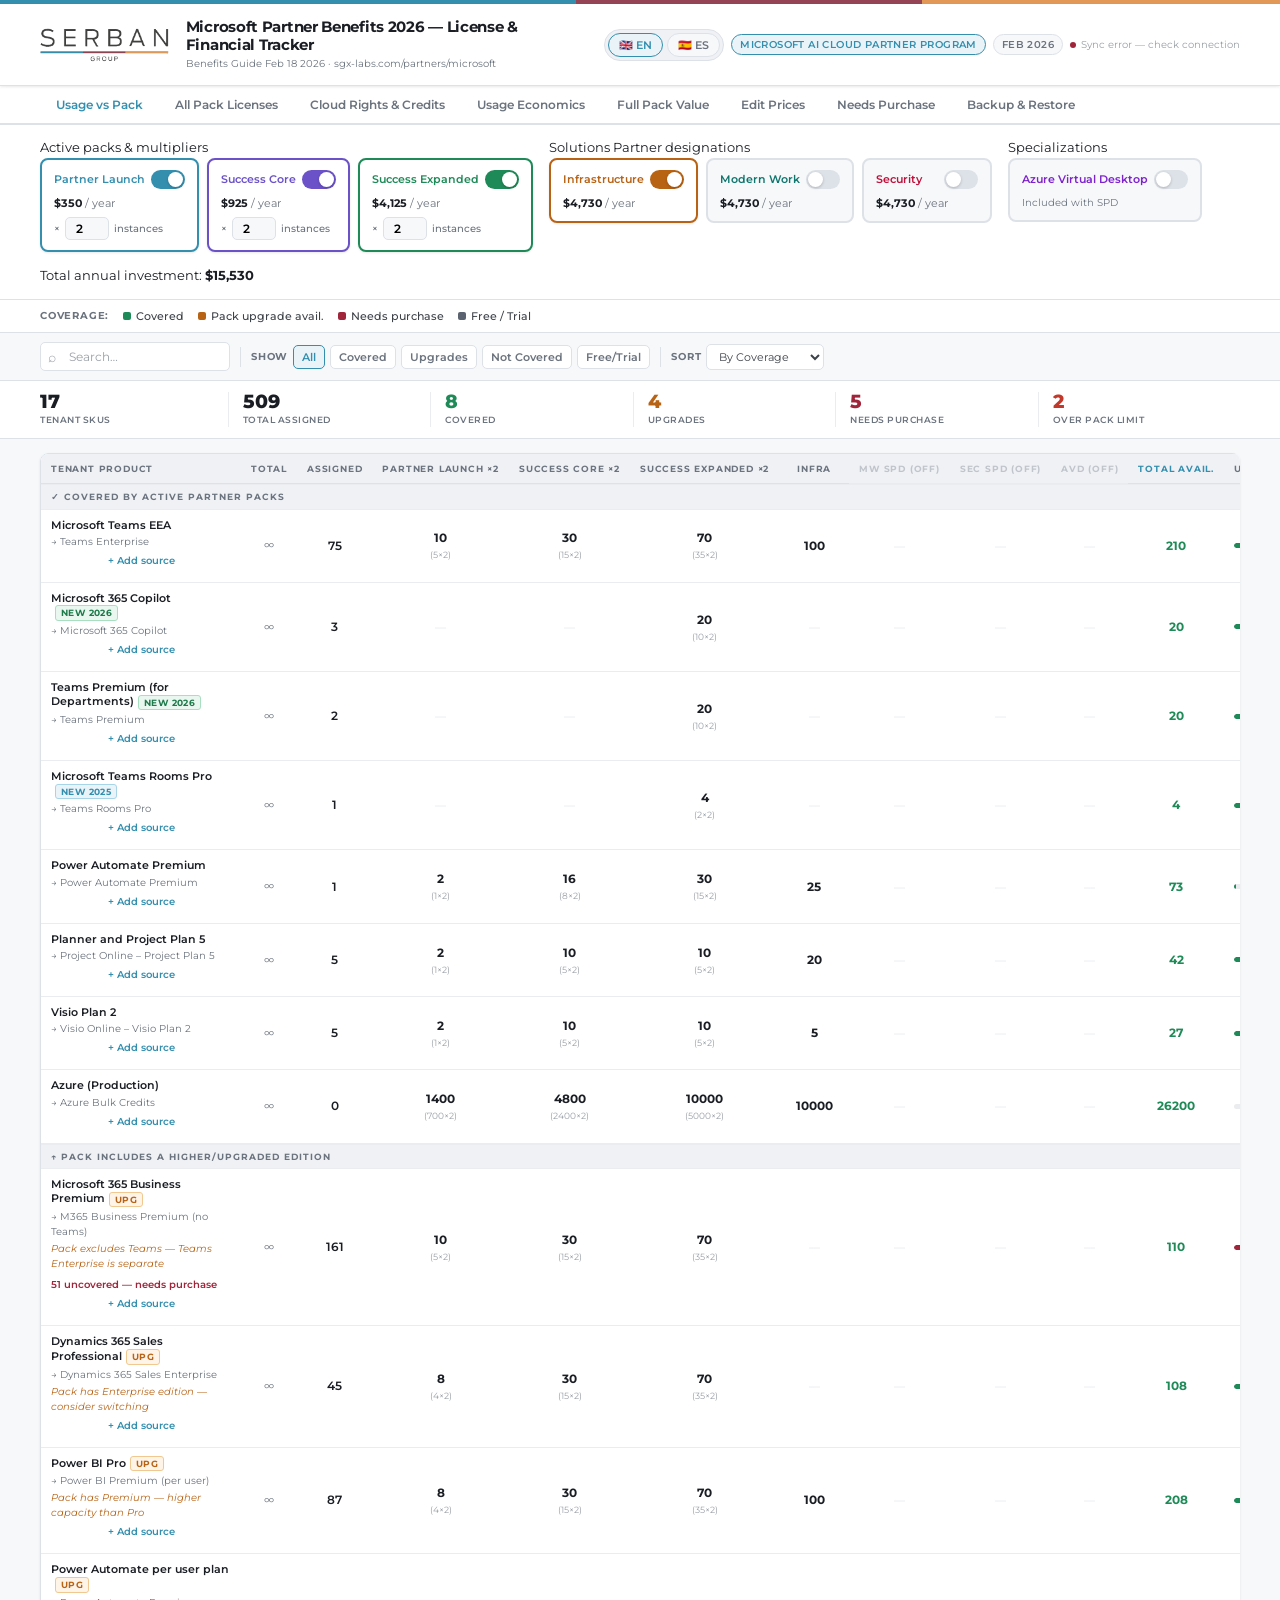
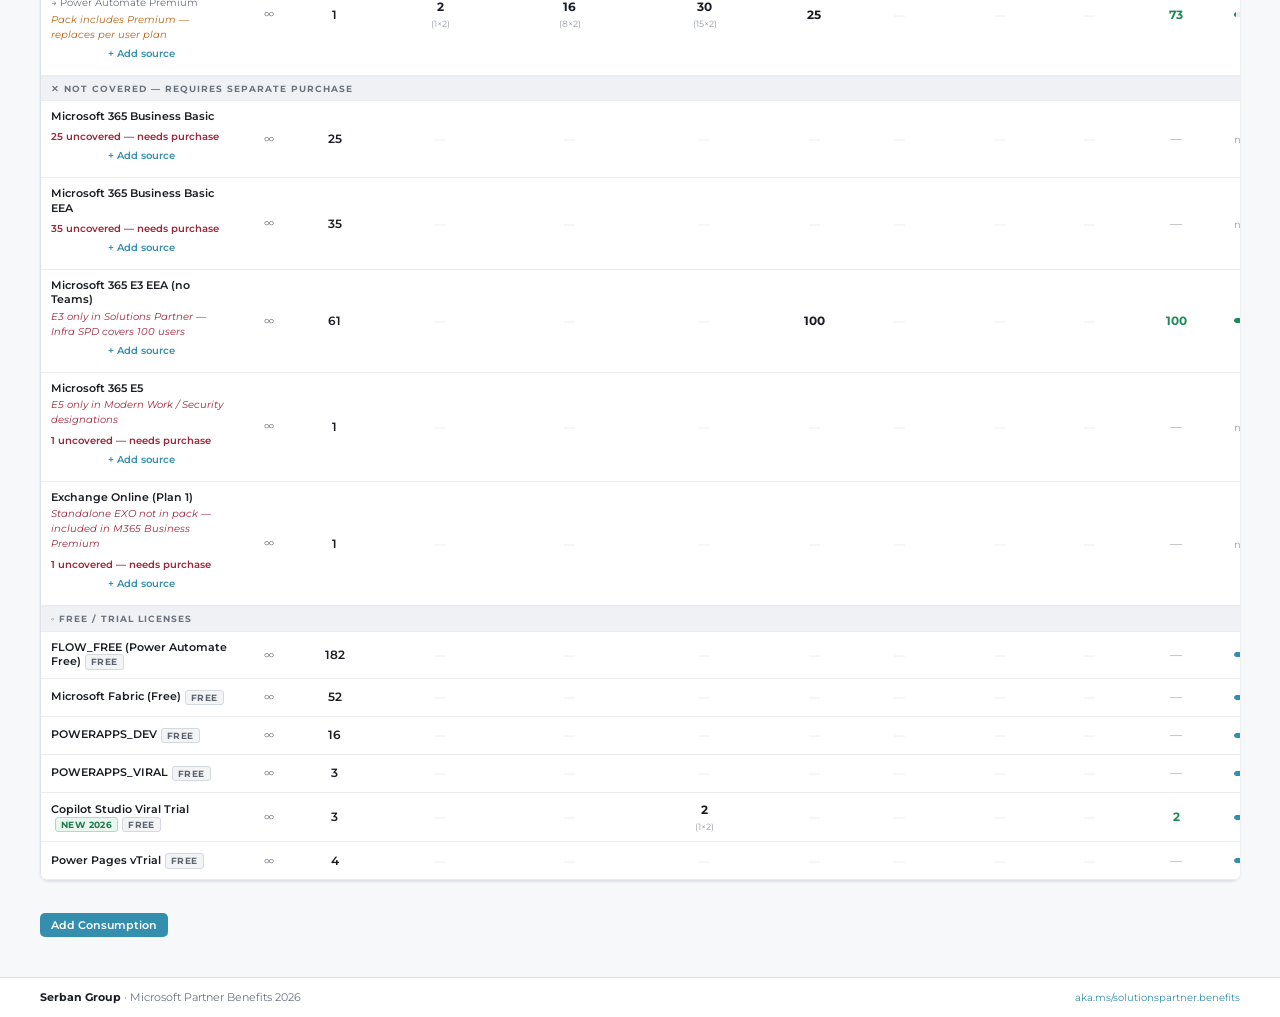
==== commit b03305cb: "Add source file and project setup" ====
--- a/benefits26-original.html
+++ b/benefits26-original.html
@@ -6,117 +6,131 @@
 <title>Microsoft Partner Benefits 2026 — Serban Group</title>
 <link href="https://fonts.googleapis.com/css2?family=Montserrat:ital,wght@0,300;0,400;0,500;0,600;0,700;0,800;1,300;1,400&display=swap" rel="stylesheet">
 <style>
-/* === SERBAN GROUP BRAND TOKENS === */
-:root {
-  --sg-blue:#348FAF; --sg-amber:#E29857; --sg-slate:#5F656F;
-  --sg-light:#EFF1F5; --sg-taupe:#897B63; --sg-crimson:#954456;
-  --text-dark:#1a1e24; --text-mid:#3d4249; --text-muted:#6b737e; --text-light:#9aa0a8;
-  --border:#dde1e8; --border-soft:#eaecf0; --white:#fff; --bg:#f7f8fa;
-  --cov-bg:#eaf7f0; --cov:#1e8a57; --cov-b:#a8dfc0;
-  --upg-bg:#fff4e8; --upg:#b86214; --upg-b:#f0c890;
-  --unc-bg:#fdf0f2; --unc:#a0253b; --unc-b:#f0b8c2;
-  --free-bg:#f3f4f6; --free:#5b6370; --free-b:#d4d8df;
-  --cl:#348FAF; --cc:#6b52c8; --ce:#1e8a57; --ci:#b86214;
-  --r:8px; --rs:5px; --sh:0 1px 3px rgba(0,0,0,.06),0 1px 2px rgba(0,0,0,.04); --sh2:0 4px 12px rgba(0,0,0,.08);
+:root{
+  --sg-blue:#348FAF;--sg-amber:#E29857;--sg-slate:#5F656F;
+  --sg-light:#EFF1F5;--sg-taupe:#897B63;--sg-crimson:#954456;
+  --text-dark:#1a1e24;--text-mid:#3d4249;--text-muted:#6b737e;--text-light:#9aa0a8;
+  --border:#dde1e8;--border-soft:#eaecf0;--white:#fff;--bg:#f7f8fa;
+  --cov-bg:#eaf7f0;--cov:#1e8a57;--cov-b:#a8dfc0;
+  --upg-bg:#fff4e8;--upg:#b86214;--upg-b:#f0c890;
+  --unc-bg:#fdf0f2;--unc:#a0253b;--unc-b:#f0b8c2;
+  --free-bg:#f3f4f6;--free:#5b6370;--free-b:#d4d8df;
+  --cl:#348FAF;--cc:#6b52c8;--ce:#1e8a57;--ci:#b86214;--cmw:#0f766e;--csec:#be123c;--cavd:#7e22ce;
+  --r:8px;--rs:5px;
+  --sh:0 1px 3px rgba(0,0,0,.06),0 1px 2px rgba(0,0,0,.04);
+  --sh2:0 4px 16px rgba(0,0,0,.10);
   --font:'Montserrat',sans-serif;
 }
 *,*::before,*::after{box-sizing:border-box;margin:0;padding:0}
 body{font-family:var(--font);background:var(--bg);color:var(--text-dark);font-size:13px;line-height:1.5;min-height:100vh}
-
-/* === TOP BRAND STRIPE === */
 .brand-stripe{height:4px;background:linear-gradient(90deg,var(--sg-blue) 0%,var(--sg-blue) 45%,var(--sg-crimson) 45%,var(--sg-crimson) 72%,var(--sg-amber) 72%,var(--sg-amber) 100%)}
 
-/* === HEADER === */
-header{background:var(--white);border-bottom:1px solid var(--border);padding:16px 40px;display:flex;align-items:center;justify-content:space-between;gap:16px;flex-wrap:wrap;box-shadow:var(--sh);position:sticky;top:0;z-index:100}
-.hlogo img{height:36px;display:block}
-.htitle{flex:1;min-width:160px}
-.htitle h1{font-size:16px;font-weight:700;color:var(--text-dark);letter-spacing:-.3px;line-height:1.2}
-.htitle p{font-size:11px;color:var(--text-muted);margin-top:2px}
+/* HEADER */
+header{background:var(--white);border-bottom:1px solid var(--border);padding:14px 40px;display:flex;align-items:center;justify-content:space-between;gap:14px;flex-wrap:wrap;box-shadow:var(--sh);position:sticky;top:0;z-index:200}
+.hlogo img{height:34px;display:block}
+.htitle{flex:1;min-width:150px}
+.htitle h1{font-size:15px;font-weight:700;color:var(--text-dark);letter-spacing:-.3px;line-height:1.2}
+.htitle p{font-size:10px;color:var(--text-muted);margin-top:2px}
 .hmeta{display:flex;gap:7px;flex-wrap:wrap;align-items:center}
-.mtag{padding:3px 9px;border-radius:20px;font-size:10px;font-weight:600;letter-spacing:.4px;text-transform:uppercase;border:1px solid}
+.mtag{padding:2px 8px;border-radius:20px;font-size:10px;font-weight:600;letter-spacing:.4px;text-transform:uppercase;border:1px solid}
 .mt-ms{color:var(--sg-blue);border-color:var(--sg-blue);background:#eaf4f8}
 .mt-dt{color:var(--text-muted);border-color:var(--border);background:var(--bg)}
 
-/* === TAB NAV === */
+/* LANG TOGGLE */
+.lang-btn{display:flex;align-items:center;gap:3px;padding:4px 10px;border-radius:20px;border:1px solid var(--border);background:var(--bg);font-family:var(--font);font-size:11px;font-weight:600;color:var(--text-muted);cursor:pointer;transition:all .15s}
+.lang-btn:hover{border-color:var(--sg-blue);color:var(--sg-blue)}
+.lang-btn.active{border-color:var(--sg-blue);color:var(--sg-blue);background:#eaf4f8}
+.lang-switch{display:flex;gap:4px;align-items:center;background:var(--sg-light);border-radius:20px;padding:3px;border:1px solid var(--border)}
+
+/* SYNC STATUS */
+.sync-status{font-size:10px;color:var(--text-light);display:flex;align-items:center;gap:5px;white-space:nowrap}
+.sync-dot{width:6px;height:6px;border-radius:50%;background:var(--cov);flex-shrink:0}
+.sync-dot.err{background:var(--unc)}
+.sync-dot.loading{background:var(--sg-amber);animation:pulse 1s infinite}
+@keyframes pulse{0%,100%{opacity:1}50%{opacity:.4}}
+
+/* TABS */
 .tabnav{background:var(--white);border-bottom:2px solid var(--border);padding:0 40px;display:flex;gap:0;overflow-x:auto}
-.tab{padding:12px 18px;font-size:12px;font-weight:600;color:var(--text-muted);border-bottom:2px solid transparent;margin-bottom:-2px;cursor:pointer;transition:color .15s,border-color .15s;white-space:nowrap;background:none;border-top:none;border-left:none;border-right:none;font-family:var(--font)}
+.tab{padding:11px 16px;font-size:12px;font-weight:600;color:var(--text-muted);border-bottom:2px solid transparent;margin-bottom:-2px;cursor:pointer;transition:color .15s,border-color .15s;white-space:nowrap;background:none;border-top:none;border-left:none;border-right:none;font-family:var(--font)}
 .tab:hover{color:var(--sg-blue)}
 .tab.active{color:var(--sg-blue);border-bottom-color:var(--sg-blue)}
-.tabpanel{display:none}
-.tabpanel.active{display:block}
-
-/* === PACK CONTROLS === */
-.pack-bar{background:var(--white);border-bottom:1px solid var(--border);padding:14px 40px;display:flex;gap:14px;align-items:flex-start;flex-wrap:wrap}
+.tabpanel{display:none}.tabpanel.active{display:block}
+
+/* PACK CONTROLS */
+.pack-bar{background:var(--white);border-bottom:1px solid var(--border);padding:13px 40px;display:flex;gap:12px;align-items:flex-start;flex-wrap:wrap}
 .pb-lbl{font-size:10px;font-weight:700;color:var(--text-muted);letter-spacing:1px;text-transform:uppercase;padding-top:8px;white-space:nowrap}
-.pack-cards{display:flex;gap:9px;flex-wrap:wrap}
-.pcard{display:flex;flex-direction:column;gap:6px;padding:10px 12px;border:2px solid var(--border);border-radius:var(--r);background:var(--bg);min-width:160px;transition:border-color .2s,box-shadow .2s}
+.pack-cards{display:flex;gap:8px;flex-wrap:wrap}
+.pcard{display:flex;flex-direction:column;gap:6px;padding:10px 12px;border:2px solid var(--border);border-radius:var(--r);background:var(--bg);min-width:130px;transition:border-color .2s,box-shadow .2s}
 .pcard.active{background:var(--white);box-shadow:var(--sh)}
-.pc-l.active{border-color:var(--cl)} .pc-c.active{border-color:var(--cc)} .pc-e.active{border-color:var(--ce)} .pc-i.active{border-color:var(--ci)}
+.pc-l.active{border-color:var(--cl)}.pc-c.active{border-color:var(--cc)}.pc-e.active{border-color:var(--ce)}.pc-i.active{border-color:var(--ci)}
 .pch{display:flex;align-items:center;justify-content:space-between;gap:6px}
 .pnm{font-size:11px;font-weight:700}
-.pc-l .pnm{color:var(--cl)} .pc-c .pnm{color:var(--cc)} .pc-e .pnm{color:var(--ce)} .pc-i .pnm{color:var(--ci)}
+.pc-l .pnm{color:var(--cl)}.pc-c .pnm{color:var(--cc)}.pc-e .pnm{color:var(--ce)}.pc-i .pnm{color:var(--ci)}
 .ptog{position:relative;width:34px;height:19px;flex-shrink:0}
 .ptog input{opacity:0;width:0;height:0;position:absolute}
 .ptsl{position:absolute;inset:0;border-radius:20px;background:var(--border);cursor:pointer;transition:background .2s}
 .ptsl::after{content:'';position:absolute;left:2px;top:2px;width:15px;height:15px;border-radius:50%;background:white;box-shadow:0 1px 3px rgba(0,0,0,.2);transition:transform .2s}
-.ptog input:checked ~ .ptsl::after{transform:translateX(15px)}
-.pc-l .ptog input:checked ~ .ptsl{background:var(--cl)} .pc-c .ptog input:checked ~ .ptsl{background:var(--cc)}
-.pc-e .ptog input:checked ~ .ptsl{background:var(--ce)} .pc-i .ptog input:checked ~ .ptsl{background:var(--ci)}
+.ptog input:checked~.ptsl::after{transform:translateX(15px)}
+.pc-l .ptog input:checked~.ptsl{background:var(--cl)}.pc-c .ptog input:checked~.ptsl{background:var(--cc)}
+.pc-e .ptog input:checked~.ptsl{background:var(--ce)}.pc-i .ptog input:checked~.ptsl{background:var(--ci)}
+.pc-mw.active{border-color:var(--cmw);box-shadow:var(--sh)} .pc-mw .pnm{color:var(--cmw)} .pc-mw .ptog input:checked~.ptsl{background:var(--cmw)}
+.pc-sec.active{border-color:var(--csec);box-shadow:var(--sh)} .pc-sec .pnm{color:var(--csec)} .pc-sec .ptog input:checked~.ptsl{background:var(--csec)}
+.pc-avd.active{border-color:var(--cavd);box-shadow:var(--sh)} .pc-avd .pnm{color:var(--cavd)} .pc-avd .ptog input:checked~.ptsl{background:var(--cavd)}
 .ppr{font-size:11px;color:var(--text-muted)}.ppr strong{color:var(--text-dark);font-weight:700}
 .pmrow{display:flex;align-items:center;gap:5px}
 .mlbl{font-size:10px;color:var(--text-muted);font-weight:500}
-.mi{width:46px;padding:3px 5px;border:1px solid var(--border);border-radius:var(--rs);font-family:var(--font);font-size:12px;font-weight:600;text-align:center;outline:none;background:var(--bg);transition:border-color .15s}
+.mi{width:44px;padding:3px 5px;border:1px solid var(--border);border-radius:var(--rs);font-family:var(--font);font-size:12px;font-weight:600;text-align:center;outline:none;background:var(--bg);transition:border-color .15s}
 .mi:focus{border-color:var(--sg-blue);background:white}
 
-/* === LEGEND === */
-.legend{background:var(--white);border-bottom:1px solid var(--border);padding:9px 40px;display:flex;gap:14px;align-items:center;flex-wrap:wrap}
+/* LEGEND */
+.legend{background:var(--white);border-bottom:1px solid var(--border);padding:8px 40px;display:flex;gap:14px;align-items:center;flex-wrap:wrap}
 .ltit{font-size:10px;font-weight:700;color:var(--text-muted);text-transform:uppercase;letter-spacing:.8px}
 .li{display:flex;align-items:center;gap:5px;font-size:11px;color:var(--text-mid);font-weight:500}
 .ldot{width:8px;height:8px;border-radius:2px}
-.ld-c{background:var(--cov)} .ld-u{background:var(--upg)} .ld-n{background:var(--unc)} .ld-f{background:var(--free)}
-
-/* === FILTERS === */
-.fbar{background:var(--bg);border-bottom:1px solid var(--border);padding:10px 40px;display:flex;gap:10px;align-items:center;flex-wrap:wrap}
+.ld-c{background:var(--cov)}.ld-u{background:var(--upg)}.ld-n{background:var(--unc)}.ld-f{background:var(--free)}
+
+/* FILTERS */
+.fbar{background:var(--bg);border-bottom:1px solid var(--border);padding:9px 40px;display:flex;gap:10px;align-items:center;flex-wrap:wrap}
 .fsep{width:1px;height:20px;background:var(--border)}
 .swrap{position:relative}
-.swrap input{padding:6px 10px 6px 28px;border:1px solid var(--border);border-radius:var(--rs);font-family:var(--font);font-size:12px;color:var(--text-dark);background:white;width:200px;outline:none;transition:border-color .15s}
+.swrap input{padding:6px 10px 6px 28px;border:1px solid var(--border);border-radius:var(--rs);font-family:var(--font);font-size:12px;color:var(--text-dark);background:white;width:190px;outline:none;transition:border-color .15s}
 .swrap input:focus{border-color:var(--sg-blue)}
 .swrap input::placeholder{color:var(--text-light)}
 .swrap::before{content:"⌕";position:absolute;left:8px;top:50%;transform:translateY(-50%);color:var(--text-light);font-size:14px;pointer-events:none}
 .fglbl{font-size:10px;font-weight:700;color:var(--text-muted);letter-spacing:.8px;text-transform:uppercase;white-space:nowrap}
-.fbtn{padding:4px 9px;border:1px solid var(--border);border-radius:var(--rs);font-family:var(--font);font-size:11px;font-weight:600;color:var(--text-muted);background:white;cursor:pointer;transition:all .15s}
+.fbtn{padding:4px 8px;border:1px solid var(--border);border-radius:var(--rs);font-family:var(--font);font-size:11px;font-weight:600;color:var(--text-muted);background:white;cursor:pointer;transition:all .15s}
 .fbtn:hover{border-color:var(--sg-blue);color:var(--sg-blue)}
 .fba{border-color:var(--sg-blue);color:var(--sg-blue);background:#eaf4f8}
 .fb-c{border-color:var(--cov-b);color:var(--cov);background:var(--cov-bg)}
 .fb-u{border-color:var(--upg-b);color:var(--upg);background:var(--upg-bg)}
 .fb-n{border-color:var(--unc-b);color:var(--unc);background:var(--unc-bg)}
 .fb-f{border-color:var(--free-b);color:var(--free);background:var(--free-bg)}
-.fsel{padding:5px 8px;border:1px solid var(--border);border-radius:var(--rs);font-family:var(--font);font-size:11px;color:var(--text-mid);background:white;outline:none;cursor:pointer}
+.fsel{padding:4px 8px;border:1px solid var(--border);border-radius:var(--rs);font-family:var(--font);font-size:11px;color:var(--text-mid);background:white;outline:none;cursor:pointer}
 .fsel:focus{border-color:var(--sg-blue)}
 
-/* === STATS STRIP === */
-.stats{background:white;border-bottom:1px solid var(--border);padding:12px 40px;display:flex;gap:0;flex-wrap:wrap}
-.sb{flex:1;min-width:90px;padding:0 16px 0 0;border-right:1px solid var(--border-soft);margin-right:16px}
+/* STATS STRIP */
+.stats{background:white;border-bottom:1px solid var(--border);padding:11px 40px;display:flex;gap:0;flex-wrap:wrap}
+.sb{flex:1;min-width:88px;padding:0 14px 0 0;border-right:1px solid var(--border-soft);margin-right:14px}
 .sb:last-child{border-right:none;margin-right:0}
-.snum{font-size:20px;font-weight:800;line-height:1;margin-bottom:2px}
+.snum{font-size:19px;font-weight:800;line-height:1;margin-bottom:2px}
 .slbl{font-size:9px;font-weight:600;color:var(--text-muted);letter-spacing:.5px;text-transform:uppercase}
-.sn-d{color:var(--text-dark)} .sn-c{color:var(--cov)} .sn-u{color:var(--upg)} .sn-n{color:var(--unc)} .sn-o{color:#c0392b}
-
-/* === TABLE === */
-.tsec{padding:16px 40px 0}
+.sn-d{color:var(--text-dark)}.sn-c{color:var(--cov)}.sn-u{color:var(--upg)}.sn-n{color:var(--unc)}.sn-o{color:#c0392b}
+
+/* TABLE */
+.tsec{padding:14px 40px 0}
 .tscroll{overflow-x:auto;border-radius:var(--r);box-shadow:var(--sh)}
 table{width:100%;border-collapse:separate;border-spacing:0;background:white;border:1px solid var(--border);border-radius:var(--r);overflow:hidden;font-size:12px}
 thead tr{background:var(--sg-light)}
-th{padding:9px 10px;text-align:left;font-size:9px;font-weight:700;color:var(--text-muted);letter-spacing:.8px;text-transform:uppercase;white-space:nowrap;border-bottom:1px solid var(--border);cursor:pointer;user-select:none;transition:color .1s}
+th{padding:8px 10px;text-align:left;font-size:9px;font-weight:700;color:var(--text-muted);letter-spacing:.8px;text-transform:uppercase;white-space:nowrap;border-bottom:1px solid var(--border);cursor:pointer;user-select:none;transition:color .1s}
 th:hover{color:var(--sg-blue)}
-th.sa::after{content:" ↑";color:var(--sg-blue)} th.sd::after{content:" ↓";color:var(--sg-blue)}
+th.sa::after{content:" ↑";color:var(--sg-blue)}th.sd::after{content:" ↓";color:var(--sg-blue)}
 th.tc{text-align:center}
-.th-l{color:var(--cl)} .th-c{color:var(--cc)} .th-e{color:var(--ce)} .th-i{color:var(--ci)}
-.th-tot{color:var(--sg-blue)} .th-nd{color:var(--unc)} .th-cs{color:var(--sg-amber)}
+.th-l{color:var(--cl)}.th-c{color:var(--cc)}.th-e{color:var(--ce)}.th-i{color:var(--ci)}
+.th-tot{color:var(--sg-blue)}.th-nd{color:var(--unc)}.th-cs{color:var(--sg-amber)}
 tbody tr{border-bottom:1px solid var(--border-soft);transition:background .1s}
 tbody tr:last-child{border-bottom:none}
 tbody tr:hover{background:#f9fafb}
-.tr-s{background:var(--sg-light) !important;cursor:default}
+.tr-s{background:var(--sg-light)!important;cursor:default}
 .tr-s td{padding:5px 10px;font-size:9px;font-weight:700;letter-spacing:1px;text-transform:uppercase;color:var(--text-muted);border-top:1px solid var(--border-soft)}
 td{padding:8px 10px;vertical-align:middle;border-bottom:1px solid var(--border-soft)}
 td.tc{text-align:center}
@@ -129,30 +143,37 @@
 .b25{background:#eaf4f8;color:var(--sg-blue);border:1px solid #a8d4e8}
 .bup{background:var(--upg-bg);color:var(--upg);border:1px solid var(--upg-b)}
 .bfr{background:var(--free-bg);color:var(--free);border:1px solid var(--free-b)}
-.bcr{background:#f0eaff;color:#6b52c8;border:1px solid #c8b8f8}
-.qv{font-weight:700;color:var(--text-dark)} .qn{color:var(--border);font-size:11px} .qe{font-size:9px;color:var(--text-light);display:block;margin-top:1px}
+.qv{font-weight:700;color:var(--text-dark)}.qn{color:var(--border);font-size:11px}.qe{font-size:9px;color:var(--text-light);display:block;margin-top:1px}
 .ubw{display:flex;align-items:center;gap:6px}
 .ubt{flex:1;height:5px;background:var(--border-soft);border-radius:3px;overflow:hidden;min-width:40px}
-.ubf{height:100%;border-radius:3px;transition:width .3s}
-.uf-ok{background:var(--cov)} .uf-w{background:var(--sg-amber)} .uf-ov{background:var(--unc)} .uf-bl{background:var(--sg-blue)} .uf-cr{background:#6b52c8}
+.ubf{height:100%;border-radius:3px;transition:width .4s}
+.uf-ok{background:var(--cov)}.uf-w{background:var(--sg-amber)}.uf-ov{background:var(--unc)}.uf-bl{background:var(--sg-blue)}
 .ubl{font-size:11px;font-weight:600;white-space:nowrap;color:var(--text-mid)}
-.ul-ov{color:var(--unc)} .ul-w{color:#b86214}
-.av-v{font-weight:700;color:var(--cov)} .av-z{color:var(--text-light)}
-.nd-p{font-weight:700;color:var(--unc)} .nd-ok{color:var(--cov);font-size:11px}
-.cv-v{font-weight:600;color:var(--sg-slate)} .cv-n{color:var(--text-light)}
-.cpill{display:inline-flex;align-items:center;gap:4px;padding:2px 7px;border-radius:20px;font-size:10px;font-weight:700;letter-spacing:.3px;white-space:nowrap;border:1px solid}
+.ul-ov{color:var(--unc)}.ul-w{color:#b86214}
+.av-v{font-weight:700;color:var(--cov)}.av-z{color:var(--text-light)}
+.nd-p{font-weight:700;color:var(--unc)}.nd-ok{color:var(--cov);font-size:11px}
+.cv-v{font-weight:600;color:var(--sg-slate)}.cv-n{color:var(--text-light)}
+.cpill{display:inline-flex;align-items:center;gap:4px;padding:2px 7px;border-radius:20px;font-size:10px;font-weight:700;white-space:nowrap;border:1px solid}
 .cpd{width:5px;height:5px;border-radius:50%;flex-shrink:0}
-.cp-c{background:var(--cov-bg);color:var(--cov);border-color:var(--cov-b)} .cp-c .cpd{background:var(--cov)}
-.cp-u{background:var(--upg-bg);color:var(--upg);border-color:var(--upg-b)} .cp-u .cpd{background:var(--upg)}
-.cp-n{background:var(--unc-bg);color:var(--unc);border-color:var(--unc-b)} .cp-n .cpd{background:var(--unc)}
-.cp-f{background:var(--free-bg);color:var(--free);border-color:var(--free-b)} .cp-f .cpd{background:var(--free)}
-.cp-ov{background:#fef0f0;color:#c0392b;border-color:#f5b7b1} .cp-ov .cpd{background:#c0392b}
+.cp-c{background:var(--cov-bg);color:var(--cov);border-color:var(--cov-b)}.cp-c .cpd{background:var(--cov)}
+.cp-u{background:var(--upg-bg);color:var(--upg);border-color:var(--upg-b)}.cp-u .cpd{background:var(--upg)}
+.cp-n{background:var(--unc-bg);color:var(--unc);border-color:var(--unc-b)}.cp-n .cpd{background:var(--unc)}
+.cp-f{background:var(--free-bg);color:var(--free);border-color:var(--free-b)}.cp-f .cpd{background:var(--free)}
+.cp-ov{background:#fef0f0;color:#c0392b;border-color:#f5b7b1}.cp-ov .cpd{background:#c0392b}
 .erow td{text-align:center;padding:32px;color:var(--text-light);font-style:italic}
 
-/* === CATEGORY TAGS === */
+/* INLINE EDIT */
+.ie{width:58px;padding:3px 5px;border:1px solid var(--border);border-radius:3px;font-family:var(--font);font-size:12px;font-weight:600;text-align:right;color:var(--text-dark);outline:none;background:var(--bg);transition:border-color .15s,background .15s}
+.ie:focus{border-color:var(--sg-blue);background:white;box-shadow:0 0 0 2px rgba(52,143,175,.15)}
+.ie.dirty{border-color:var(--sg-amber);background:#fffbf0}
+.ie.saving{border-color:var(--cov);background:var(--cov-bg)}
+.ie-wrap{display:flex;align-items:center;gap:4px;justify-content:center}
+.ie-lbl{font-size:9px;color:var(--text-muted);white-space:nowrap}
+
+/* CATEGORY PILLS */
 .cat{display:inline-block;padding:1px 6px;border-radius:3px;font-size:9px;font-weight:600;letter-spacing:.3px;text-transform:uppercase}
 .cat-m365{background:#eaf4f8;color:var(--sg-blue);border:1px solid #a8d4e8}
-.cat-copilot{background:#f0eaff;color:#6b52c8;border:1px solid #c8b8f8}
+.cat-cop{background:#f0eaff;color:#6b52c8;border:1px solid #c8b8f8}
 .cat-az{background:#fff4e8;color:var(--upg);border:1px solid var(--upg-b)}
 .cat-dyn{background:#fdf0f2;color:var(--unc);border:1px solid var(--unc-b)}
 .cat-pp{background:#fff8e8;color:#a05c00;border:1px solid #e8d098}
@@ -161,258 +182,414 @@
 .cat-srv{background:#f0eaff;color:#5b3ea0;border:1px solid #c8b8f8}
 .cat-dev{background:#f5f0e8;color:var(--sg-taupe);border:1px solid #d8c8a8}
 .cat-sand{background:var(--free-bg);color:var(--free);border:1px solid var(--free-b)}
-.cat-cloud{background:#e8f8ff;color:#0070a8;border:1px solid #a0d8f0}
-
-/* === FINANCIAL SECTION === */
-.finsec{padding:24px 40px 36px}
-.sechdr{display:flex;align-items:center;gap:10px;margin-bottom:16px}
+
+/* FINANCIAL */
+.finsec{padding:22px 40px 32px}
+.sechdr{display:flex;align-items:center;gap:10px;margin-bottom:14px}
 .secdiv{width:3px;height:28px;border-radius:2px;flex-shrink:0}
-.sd-amber{background:var(--sg-amber)} .sd-blue{background:var(--sg-blue)} .sd-green{background:var(--cov)}
-.sechdr h2{font-size:15px;font-weight:700;color:var(--text-dark)}
+.sd-am{background:var(--sg-amber)}.sd-bl{background:var(--sg-blue)}.sd-gr{background:var(--cov)}
+.sechdr h2{font-size:14px;font-weight:700;color:var(--text-dark)}
 .sechdr p{font-size:11px;color:var(--text-muted);margin-top:2px}
-.fingrid{display:grid;grid-template-columns:repeat(3,1fr);gap:12px;margin-bottom:18px}
+.fingrid{display:grid;grid-template-columns:repeat(3,1fr);gap:11px;margin-bottom:16px}
 @media(max-width:900px){.fingrid{grid-template-columns:1fr 1fr}}
 @media(max-width:600px){.fingrid{grid-template-columns:1fr}}
-.fcard{background:white;border:1px solid var(--border);border-radius:var(--r);padding:16px;box-shadow:var(--sh);position:relative;overflow:hidden}
+.fcard{background:white;border:1px solid var(--border);border-radius:var(--r);padding:14px;box-shadow:var(--sh);position:relative;overflow:hidden}
 .fcard::before{content:'';position:absolute;top:0;left:0;right:0;height:3px}
-.fc-i::before{background:var(--sg-blue)} .fc-r::before{background:var(--sg-amber)} .fc-s::before{background:var(--cov)} .fc-e::before{background:var(--unc)}
-.fclbl{font-size:9px;font-weight:700;letter-spacing:.8px;text-transform:uppercase;color:var(--text-muted);margin-bottom:8px}
-.fcval{font-size:24px;font-weight:800;line-height:1;margin-bottom:4px}
-.fv-i{color:var(--sg-blue)} .fv-r{color:var(--sg-amber)} .fv-s{color:var(--cov)} .fv-e{color:var(--unc)}
+.fc-i::before{background:var(--sg-blue)}.fc-r::before{background:var(--sg-amber)}.fc-s::before{background:var(--cov)}.fc-e::before{background:var(--unc)}
+.fclbl{font-size:9px;font-weight:700;letter-spacing:.8px;text-transform:uppercase;color:var(--text-muted);margin-bottom:7px}
+.fcval{font-size:22px;font-weight:800;line-height:1;margin-bottom:3px}
+.fv-i{color:var(--sg-blue)}.fv-r{color:var(--sg-amber)}.fv-s{color:var(--cov)}.fv-e{color:var(--unc)}
 .fcsub{font-size:10px;color:var(--text-muted)}
 .fintbl{background:white;border:1px solid var(--border);border-radius:var(--r);overflow:hidden;box-shadow:var(--sh)}
 .fintbl table{box-shadow:none;border:none;border-radius:0}
 .fintbl table th{background:var(--sg-light);font-size:9px}
 .fintbl table td{font-size:12px}
 .ftr td{background:var(--sg-light);font-weight:700;font-size:12px;border-top:2px solid var(--border)}
-.fb-i{color:var(--sg-blue);font-size:14px;font-weight:800}
-.fb-r{color:var(--sg-amber);font-size:14px;font-weight:800}
-.fb-s{color:var(--cov);font-size:14px;font-weight:800}
-.fb-n{color:var(--unc);font-size:14px;font-weight:800}
-.savings-note{margin-top:14px;padding:12px 14px;background:#eaf4f8;border:1px solid #a8d4e8;border-radius:var(--rs);font-size:11px;color:var(--sg-blue);line-height:1.5}
-
-/* === PRICES PAGE === */
-.prices-page{padding:20px 40px 40px}
-.prices-intro{background:white;border:1px solid var(--border);border-radius:var(--r);padding:16px 20px;margin-bottom:20px;box-shadow:var(--sh);font-size:12px;color:var(--text-muted);line-height:1.6}
-.prices-intro strong{color:var(--text-dark)}
-.price-grid{display:grid;grid-template-columns:repeat(auto-fill,minmax(320px,1fr));gap:14px}
-.price-section{background:white;border:1px solid var(--border);border-radius:var(--r);overflow:hidden;box-shadow:var(--sh)}
-.price-section-hdr{padding:11px 16px;font-size:10px;font-weight:700;letter-spacing:.8px;text-transform:uppercase;color:white;display:flex;align-items:center;gap:8px}
-.psh-m365{background:var(--sg-blue)} .psh-copilot{background:#6b52c8} .psh-az{background:var(--upg)}
-.psh-dyn{background:var(--unc)} .psh-pp{background:#a05c00} .psh-sec{background:#c0392b}
-.psh-win{background:var(--cov)} .psh-srv{background:#5b3ea0} .psh-dev{background:var(--sg-taupe)}
-.price-section-hdr span{font-size:11px;opacity:.7;font-weight:400}
-.price-row{display:flex;align-items:center;justify-content:space-between;gap:10px;padding:8px 16px;border-bottom:1px solid var(--border-soft)}
-.price-row:last-child{border-bottom:none}
-.price-row:hover{background:#f9fafb}
-.pr-name{font-size:11px;font-weight:600;color:var(--text-dark);flex:1}
-.pr-unit{font-size:10px;color:var(--text-muted);margin-top:1px}
-.pr-input-wrap{display:flex;align-items:center;gap:5px;flex-shrink:0}
+.fb-i{color:var(--sg-blue);font-size:13px;font-weight:800}
+.fb-r{color:var(--sg-amber);font-size:13px;font-weight:800}
+.fb-s{color:var(--cov);font-size:13px;font-weight:800}
+.fb-n{color:var(--unc);font-size:13px;font-weight:800}
+.sav-note{margin-top:12px;padding:12px 14px;background:#eaf4f8;border:1px solid #a8d4e8;border-radius:var(--rs);font-size:11px;color:var(--sg-blue);line-height:1.5}
+
+/* CLOUD */
+.cloud-grid{display:grid;grid-template-columns:repeat(auto-fill,minmax(270px,1fr));gap:12px;padding:0 40px 32px}
+.cloud-card{background:white;border:1px solid var(--border);border-radius:var(--r);overflow:hidden;box-shadow:var(--sh)}
+.cch{padding:12px 14px;display:flex;align-items:center;gap:9px}
+.cc-ico{width:34px;height:34px;border-radius:var(--rs);display:flex;align-items:center;justify-content:center;font-size:17px;flex-shrink:0}
+.cci-az{background:#eaf4f8;color:var(--sg-blue)}.cci-cop{background:#f0eaff;color:#6b52c8}
+.cci-gh{background:#f5f0e8;color:var(--sg-taupe)}.cci-vs{background:#fdf0f2;color:var(--unc)}
+.cci-dyn{background:#fff8e8;color:#a05c00}.cci-ai{background:#eaf7f0;color:var(--cov)}
+.cc-ti{font-size:12px;font-weight:700;color:var(--text-dark)}.cc-su{font-size:10px;color:var(--text-muted);margin-top:1px}
+.cloud-entries{padding:0 14px 10px}
+.ce-row{display:flex;align-items:flex-start;justify-content:space-between;gap:8px;padding:6px 0;border-top:1px solid var(--border-soft)}
+.ce-nm{font-size:11px;font-weight:600;color:var(--text-dark)}.ce-pk{font-size:10px;color:var(--text-muted);margin-top:1px}.ce-nt{font-size:10px;color:var(--sg-blue);font-style:italic;margin-top:1px}
+.ce-val{text-align:right;flex-shrink:0}
+.ce-q{font-size:12px;font-weight:800;color:var(--text-dark)}.ce-u{font-size:9px;color:var(--text-muted);margin-top:1px}
+.cloud-sum{padding:0 40px 32px}
+.cs-card{background:white;border:1px solid var(--border);border-radius:var(--r);padding:18px;box-shadow:var(--sh)}
+.cs-ti{font-size:12px;font-weight:700;color:var(--text-dark);margin-bottom:12px;padding-bottom:8px;border-bottom:1px solid var(--border-soft)}
+.csg{display:grid;grid-template-columns:repeat(auto-fill,minmax(165px,1fr));gap:10px}
+.cs-it{padding:10px;border:1px solid var(--border-soft);border-radius:var(--rs);background:var(--bg)}
+.cs-lb{font-size:9px;font-weight:700;color:var(--text-muted);letter-spacing:.8px;text-transform:uppercase;margin-bottom:4px}
+.cs-vl{font-size:16px;font-weight:800;color:var(--sg-blue)}.cs-sb{font-size:10px;color:var(--text-muted);margin-top:2px}
+
+/* PRICES PAGE */
+.prices-page{padding:18px 40px 36px}
+.pi{background:white;border:1px solid var(--border);border-radius:var(--r);padding:14px 18px;margin-bottom:18px;box-shadow:var(--sh);font-size:12px;color:var(--text-muted);line-height:1.6}
+.price-grid{display:grid;grid-template-columns:repeat(auto-fill,minmax(300px,1fr));gap:12px}
+.psec{background:white;border:1px solid var(--border);border-radius:var(--r);overflow:hidden;box-shadow:var(--sh)}
+.ps-hdr{padding:10px 14px;font-size:10px;font-weight:700;letter-spacing:.8px;text-transform:uppercase;color:white;display:flex;align-items:center;justify-content:space-between}
+.psh-m{background:var(--sg-blue)}.psh-cop{background:#6b52c8}.psh-az{background:var(--upg)}
+.psh-dyn{background:var(--unc)}.psh-pp{background:#a05c00}.psh-sec{background:#c0392b}
+.psh-srv{background:#5b3ea0}.psh-dev{background:var(--sg-taupe)}
+.pr-row{display:flex;align-items:center;justify-content:space-between;gap:8px;padding:7px 14px;border-bottom:1px solid var(--border-soft)}
+.pr-row:last-child{border-bottom:none}
+.pr-row:hover{background:#f9fafb}
+.pr-nm{font-size:11px;font-weight:600;color:var(--text-dark);flex:1}
+.pr-un{font-size:10px;color:var(--text-muted);margin-top:1px}
+.pr-def{font-size:9px;color:var(--text-light);font-style:italic}
+.pri-wrap{display:flex;align-items:center;gap:4px;flex-shrink:0}
 .pr-cur{font-size:11px;font-weight:700;color:var(--text-muted)}
-.pr-input{width:72px;padding:4px 7px;border:1px solid var(--border);border-radius:var(--rs);font-family:var(--font);font-size:12px;font-weight:600;text-align:right;color:var(--text-dark);outline:none;transition:border-color .15s;background:var(--bg)}
-.pr-input:focus{border-color:var(--sg-blue);background:white}
-.pr-yr{font-size:10px;color:var(--text-light);white-space:nowrap}
-.pr-source{font-size:9px;color:var(--text-light);font-style:italic;margin-top:1px}
-.pack-prices-section{background:white;border:1px solid var(--border);border-radius:var(--r);padding:16px 20px;margin-bottom:20px;box-shadow:var(--sh)}
-.pack-prices-section h3{font-size:12px;font-weight:700;color:var(--text-dark);margin-bottom:12px;padding-bottom:8px;border-bottom:1px solid var(--border-soft)}
-.pp-grid{display:grid;grid-template-columns:repeat(auto-fill,minmax(200px,1fr));gap:10px}
-.pp-card{padding:12px;border:1px solid var(--border);border-radius:var(--rs)}
-.pp-name{font-size:11px;font-weight:700;margin-bottom:6px}
-.pp-l .pp-name{color:var(--cl)} .pp-c .pp-name{color:var(--cc)} .pp-e .pp-name{color:var(--ce)} .pp-i .pp-name{color:var(--ci)}
-.pp-row{display:flex;align-items:center;gap:5px;margin-top:4px}
-.pp-lbl{font-size:10px;color:var(--text-muted);flex:1}
-.save-btn{padding:8px 20px;background:var(--sg-blue);color:white;border:none;border-radius:var(--rs);font-family:var(--font);font-size:12px;font-weight:600;cursor:pointer;transition:background .15s;margin-top:16px}
+.pr-inp{width:68px;padding:4px 6px;border:1px solid var(--border);border-radius:var(--rs);font-family:var(--font);font-size:12px;font-weight:600;text-align:right;color:var(--text-dark);outline:none;transition:border-color .15s;background:var(--bg)}
+.pr-inp:focus{border-color:var(--sg-blue);background:white}
+.pr-inp.dirty{border-color:var(--sg-amber);background:#fffbf0}
+.pp-sec{background:white;border:1px solid var(--border);border-radius:var(--r);padding:14px 18px;margin-bottom:16px;box-shadow:var(--sh)}
+.pp-sec h3{font-size:12px;font-weight:700;color:var(--text-dark);margin-bottom:10px;padding-bottom:7px;border-bottom:1px solid var(--border-soft)}
+.pp-grid{display:grid;grid-template-columns:repeat(auto-fill,minmax(185px,1fr));gap:9px}
+.pp-card{padding:10px;border:1px solid var(--border);border-radius:var(--rs)}
+.pp-nm{font-size:11px;font-weight:700;margin-bottom:5px}
+.pp-l .pp-nm{color:var(--cl)}.pp-c .pp-nm{color:var(--cc)}.pp-e .pp-nm{color:var(--ce)}.pp-i .pp-nm{color:var(--ci)}
+.pp-r{display:flex;align-items:center;gap:5px;margin-top:3px}
+.pp-lb{font-size:10px;color:var(--text-muted);flex:1}
+.act-btns{display:flex;align-items:center;gap:8px;margin-top:14px;flex-wrap:wrap}
+.save-btn{padding:7px 18px;background:var(--sg-blue);color:white;border:none;border-radius:var(--rs);font-family:var(--font);font-size:12px;font-weight:600;cursor:pointer;transition:background .15s}
 .save-btn:hover{background:#2a7a9a}
-.save-confirm{font-size:11px;color:var(--cov);margin-left:10px;display:none}
-.reset-btn{padding:8px 16px;background:white;color:var(--text-muted);border:1px solid var(--border);border-radius:var(--rs);font-family:var(--font);font-size:12px;font-weight:600;cursor:pointer;transition:all .15s;margin-top:16px;margin-left:8px}
-.reset-btn:hover{border-color:var(--unc);color:var(--unc)}
-
-/* === CLOUD RIGHTS SECTION === */
-.cloud-grid{display:grid;grid-template-columns:repeat(auto-fill,minmax(280px,1fr));gap:14px;padding:0 40px 36px}
-.cloud-card{background:white;border:1px solid var(--border);border-radius:var(--r);overflow:hidden;box-shadow:var(--sh)}
-.cloud-card-hdr{padding:12px 16px;display:flex;align-items:center;gap:10px}
-.cc-icon{width:36px;height:36px;border-radius:var(--rs);display:flex;align-items:center;justify-content:center;font-size:18px;flex-shrink:0}
-.cci-az{background:#eaf4f8;color:var(--sg-blue)} .cci-copilot{background:#f0eaff;color:#6b52c8}
-.cci-gh{background:#f5f0e8;color:var(--sg-taupe)} .cci-vs{background:#fdf0f2;color:var(--unc)}
-.cci-dyn{background:#fff8e8;color:#a05c00} .cci-ai{background:#eaf7f0;color:var(--cov)}
-.cc-title{font-size:13px;font-weight:700;color:var(--text-dark)}
-.cc-sub{font-size:10px;color:var(--text-muted);margin-top:1px}
-.cloud-entries{padding:0 16px 12px}
-.ce-row{display:flex;align-items:flex-start;justify-content:space-between;gap:10px;padding:7px 0;border-top:1px solid var(--border-soft)}
-.ce-info{flex:1}
-.ce-name{font-size:11px;font-weight:600;color:var(--text-dark)}
-.ce-pack{font-size:10px;color:var(--text-muted);margin-top:2px}
-.ce-note{font-size:10px;color:var(--sg-blue);font-style:italic;margin-top:2px}
-.ce-val{text-align:right;flex-shrink:0}
-.ce-qty{font-size:13px;font-weight:800;color:var(--text-dark)}
-.ce-unit{font-size:9px;color:var(--text-muted);margin-top:1px}
-.ce-total{font-size:11px;font-weight:700;color:var(--sg-blue);margin-top:2px}
-.cloud-summary{padding:0 40px 36px}
-.cloud-sum-card{background:white;border:1px solid var(--border);border-radius:var(--r);padding:20px;box-shadow:var(--sh)}
-.cloud-sum-title{font-size:13px;font-weight:700;color:var(--text-dark);margin-bottom:14px;padding-bottom:10px;border-bottom:1px solid var(--border-soft)}
-.cst-grid{display:grid;grid-template-columns:repeat(auto-fill,minmax(180px,1fr));gap:12px}
-.cst-item{padding:12px;border:1px solid var(--border-soft);border-radius:var(--rs);background:var(--bg)}
-.cst-lbl{font-size:9px;font-weight:700;color:var(--text-muted);letter-spacing:.8px;text-transform:uppercase;margin-bottom:5px}
-.cst-val{font-size:18px;font-weight:800;color:var(--sg-blue)}
-.cst-sub{font-size:10px;color:var(--text-muted);margin-top:2px}
-
-/* === FOOTER === */
-footer{background:white;border-top:1px solid var(--border);padding:12px 40px;display:flex;justify-content:space-between;align-items:center;gap:12px;flex-wrap:wrap;margin-top:24px}
-.fl{font-size:11px;color:var(--text-muted)} .fl strong{color:var(--text-dark)}
-.fr{font-size:10px;color:var(--text-light)} .fr a{color:var(--sg-blue);text-decoration:none}
-@media(max-width:768px){header,.tabnav,.pack-bar,.legend,.fbar,.stats,.tsec,.finsec,.cloud-grid,.cloud-summary,.prices-page,footer{padding-left:16px;padding-right:16px}.hlogo img{height:28px}h1{font-size:14px}}
+.save-btn:disabled{background:var(--text-light);cursor:default}
+.rst-btn{padding:7px 14px;background:white;color:var(--text-muted);border:1px solid var(--border);border-radius:var(--rs);font-family:var(--font);font-size:12px;font-weight:600;cursor:pointer;transition:all .15s}
+.rst-btn:hover{border-color:var(--unc);color:var(--unc)}
+.sc{font-size:11px;color:var(--cov);display:none}
+.se{font-size:11px;color:var(--unc);display:none}
+
+/* TOAST */
+.toast{position:fixed;bottom:24px;right:24px;padding:10px 18px;background:var(--text-dark);color:white;border-radius:var(--r);font-size:12px;font-weight:600;box-shadow:var(--sh2);z-index:9999;transform:translateY(20px);opacity:0;transition:all .3s;pointer-events:none}
+.toast.show{transform:translateY(0);opacity:1}
+.toast.ok{background:var(--cov)}.toast.err{background:var(--unc)}
+
+footer{background:white;border-top:1px solid var(--border);padding:11px 40px;display:flex;justify-content:space-between;align-items:center;gap:10px;flex-wrap:wrap;margin-top:20px}
+.fl{font-size:11px;color:var(--text-muted)}.fl strong{color:var(--text-dark)}
+.fr{font-size:10px;color:var(--text-light)}.fr a{color:var(--sg-blue);text-decoration:none}
+@media(max-width:768px){header,.tabnav,.pack-bar,.legend,.fbar,.stats,.tsec,.finsec,.cloud-grid,.cloud-sum,.prices-page,footer{padding-left:16px;padding-right:16px}.hlogo img{height:26px}h1{font-size:13px}}
+
+/* === BACKUP TAB === */
+.bk-intro{background:white;border:1px solid var(--border);border-radius:var(--r);padding:14px 18px;margin-bottom:16px;font-size:12px;color:var(--text-muted);line-height:1.6;box-shadow:var(--sh)}
+.bk-intro strong{color:var(--text-dark)}
+.bk-sched{display:flex;gap:10px;flex-wrap:wrap;margin-bottom:18px}
+.bk-sched-card{flex:1;min-width:130px;background:white;border:1px solid var(--border);border-radius:var(--r);padding:12px 16px;box-shadow:var(--sh);text-align:center}
+.bk-sched-card .bk-sc-num{font-size:28px;font-weight:800;color:var(--sg-blue);line-height:1}
+.bk-sched-card .bk-sc-lbl{font-size:10px;font-weight:600;color:var(--text-muted);letter-spacing:.6px;text-transform:uppercase;margin-top:4px}
+.bk-sched-card .bk-sc-sub{font-size:10px;color:var(--text-light);margin-top:2px}
+.bk-section{background:white;border:1px solid var(--border);border-radius:var(--r);margin-bottom:16px;overflow:hidden;box-shadow:var(--sh)}
+.bk-section-hdr{padding:11px 18px;background:var(--sg-light);border-bottom:1px solid var(--border);font-size:12px;font-weight:700;color:var(--text-dark);display:flex;align-items:center;justify-content:space-between}
+.bk-section-hdr button{padding:5px 12px;background:var(--sg-blue);color:white;border:none;border-radius:var(--rs);font-family:var(--font);font-size:11px;font-weight:600;cursor:pointer;transition:background .15s}
+.bk-section-hdr button:hover{background:#2a7a9a}
+.bk-snaps-table{width:100%;border-collapse:collapse;font-size:12px}
+.bk-snaps-table th{padding:8px 12px;text-align:left;font-size:9px;font-weight:700;color:var(--text-muted);letter-spacing:.8px;text-transform:uppercase;border-bottom:1px solid var(--border-soft);background:var(--bg)}
+.bk-snaps-table td{padding:9px 12px;border-bottom:1px solid var(--border-soft);vertical-align:middle}
+.bk-snaps-table tr:last-child td{border-bottom:none}
+.bk-snaps-table tr:hover td{background:#f9fafb}
+.bk-type-pill{display:inline-block;padding:2px 7px;border-radius:3px;font-size:9px;font-weight:700;text-transform:uppercase;letter-spacing:.4px}
+.bkp-daily{background:#eaf4f8;color:var(--sg-blue);border:1px solid #a8d4e8}
+.bkp-weekly{background:#f0eaff;color:#6b52c8;border:1px solid #c8b8f8}
+.bkp-monthly{background:var(--upg-bg);color:var(--upg);border:1px solid var(--upg-b)}
+.bkp-yearly{background:var(--cov-bg);color:var(--cov);border:1px solid var(--cov-b)}
+.bk-btn{padding:4px 9px;font-family:var(--font);font-size:11px;font-weight:600;border-radius:var(--rs);cursor:pointer;transition:all .15s}
+.bk-btn-preview{background:white;color:var(--sg-blue);border:1px solid var(--sg-blue)}
+.bk-btn-preview:hover{background:#eaf4f8}
+.bk-btn-restore{background:white;color:var(--unc);border:1px solid var(--unc-b);margin-left:5px}
+.bk-btn-restore:hover{background:var(--unc-bg)}
+.bk-empty{padding:28px;text-align:center;color:var(--text-light);font-style:italic;font-size:12px}
+.bk-loading{padding:20px;text-align:center;color:var(--text-light);font-size:12px}
+/* Conflict modal */
+.modal-overlay{display:none;position:fixed;inset:0;background:rgba(0,0,0,.45);z-index:500;align-items:center;justify-content:center}
+.modal-overlay.open{display:flex}
+.modal-box{background:white;border-radius:var(--r);box-shadow:0 8px 32px rgba(0,0,0,.18);padding:28px 32px;max-width:460px;width:90%;border-top:3px solid var(--unc)}
+.modal-box h3{font-size:15px;font-weight:700;color:var(--text-dark);margin-bottom:10px}
+.modal-box p{font-size:12px;color:var(--text-muted);line-height:1.6;margin-bottom:18px}
+.modal-box button{padding:8px 20px;background:var(--sg-blue);color:white;border:none;border-radius:var(--rs);font-family:var(--font);font-size:12px;font-weight:600;cursor:pointer}
+/* Preview drawer */
+.preview-drawer{display:none;position:fixed;inset:0;background:rgba(0,0,0,.45);z-index:400;align-items:flex-end;justify-content:center}
+.preview-drawer.open{display:flex}
+.preview-box{background:white;border-radius:var(--r) var(--r) 0 0;box-shadow:0 -4px 20px rgba(0,0,0,.12);padding:24px 32px;width:100%;max-width:900px;max-height:70vh;overflow-y:auto}
+.preview-box h3{font-size:14px;font-weight:700;color:var(--text-dark);margin-bottom:12px}
+.preview-meta{display:flex;gap:16px;flex-wrap:wrap;margin-bottom:14px;padding-bottom:12px;border-bottom:1px solid var(--border-soft)}
+.preview-meta span{font-size:11px;color:var(--text-muted)}
+.preview-meta strong{color:var(--text-dark)}
+.preview-actions{display:flex;gap:10px;margin-top:16px;padding-top:12px;border-top:1px solid var(--border-soft)}
+pre.preview-json{background:var(--bg);border:1px solid var(--border);border-radius:var(--rs);padding:14px;font-size:10px;line-height:1.5;overflow-x:auto;max-height:200px;overflow-y:auto}
+/* Audit table */
+.audit-table{width:100%;border-collapse:collapse;font-size:11px}
+.audit-table th{padding:7px 12px;font-size:9px;font-weight:700;color:var(--text-muted);letter-spacing:.8px;text-transform:uppercase;border-bottom:1px solid var(--border-soft);background:var(--bg);text-align:left}
+.audit-table td{padding:8px 12px;border-bottom:1px solid var(--border-soft);vertical-align:middle}
+.audit-table tr:last-child td{border-bottom:none}
+.audit-action{display:inline-block;padding:1px 6px;border-radius:3px;font-size:9px;font-weight:700;text-transform:uppercase}
+.aa-save{background:#eaf7f0;color:var(--cov);border:1px solid var(--cov-b)}
+.aa-restore{background:var(--upg-bg);color:var(--upg);border:1px solid var(--upg-b)}
+
+
+/* === ADD LICENSE MODAL === */
+.add-lic-overlay{display:none;position:fixed;inset:0;background:rgba(0,0,0,.45);z-index:600;align-items:flex-start;justify-content:center;padding-top:60px;overflow-y:auto}
+.add-lic-overlay.open{display:flex}
+.add-lic-box{background:white;border-radius:var(--r);box-shadow:0 8px 32px rgba(0,0,0,.18);padding:26px 30px;width:100%;max-width:580px;margin:0 16px 60px}
+.add-lic-box h3{font-size:15px;font-weight:700;color:var(--text-dark);margin-bottom:6px}
+.add-lic-box p{font-size:11px;color:var(--text-muted);margin-bottom:18px;line-height:1.5}
+.add-lic-tabs{display:flex;gap:0;margin-bottom:18px;border-bottom:2px solid var(--border)}
+.add-lic-tab{padding:8px 16px;font-family:var(--font);font-size:12px;font-weight:600;color:var(--text-muted);background:none;border:none;border-bottom:2px solid transparent;margin-bottom:-2px;cursor:pointer;transition:color .15s,border-color .15s}
+.add-lic-tab.active{color:var(--sg-blue);border-bottom-color:var(--sg-blue)}
+.add-lic-section{display:none}.add-lic-section.active{display:block}
+.add-lic-field{margin-bottom:14px}
+.add-lic-field label{display:block;font-size:10px;font-weight:700;color:var(--text-muted);letter-spacing:.6px;text-transform:uppercase;margin-bottom:5px}
+.add-lic-field select,.add-lic-field input[type=text],.add-lic-field input[type=number]{width:100%;padding:8px 10px;border:1px solid var(--border);border-radius:var(--rs);font-family:var(--font);font-size:12px;color:var(--text-dark);background:white;outline:none;transition:border-color .15s}
+.add-lic-field select:focus,.add-lic-field input:focus{border-color:var(--sg-blue)}
+.add-lic-row{display:grid;grid-template-columns:1fr 1fr;gap:12px}
+.add-lic-actions{display:flex;gap:10px;justify-content:flex-end;margin-top:18px;padding-top:14px;border-top:1px solid var(--border-soft)}
+.add-lic-actions button{padding:8px 18px;border-radius:var(--rs);font-family:var(--font);font-size:12px;font-weight:600;cursor:pointer;transition:all .15s}
+.btn-cancel{background:white;color:var(--text-muted);border:1px solid var(--border)}.btn-cancel:hover{border-color:var(--text-mid);color:var(--text-dark)}
+.btn-add-confirm{background:var(--sg-blue);color:white;border:none}.btn-add-confirm:hover{background:#2a7a9a}
+/* Add button in fbar */
+.btn-add-lic{padding:5px 11px;background:var(--sg-blue);color:white;border:none;border-radius:var(--rs);font-family:var(--font);font-size:11px;font-weight:600;cursor:pointer;transition:background .15s;white-space:nowrap}
+.btn-add-lic:hover{background:#2a7a9a}
+/* Manual badge */
+.bmanual{background:#f0eaff;color:#6b52c8;border:1px solid #c8b8f8}
+/* Remove button on manual rows */
+.btn-row-remove{padding:2px 7px;background:white;color:var(--unc);border:1px solid var(--unc-b);border-radius:var(--rs);font-family:var(--font);font-size:10px;font-weight:600;cursor:pointer;transition:all .15s;margin-left:6px;vertical-align:middle}
+.btn-row-remove:hover{background:var(--unc-bg)}
+
+
+/* === REPLACEMENT SOURCES INLINE UI === */
+.rep-sources{padding:4px 0 6px 0;display:flex;flex-direction:column;gap:4px}
+.rep-row{display:flex;align-items:center;gap:5px;flex-wrap:wrap}
+.rep-sel{padding:3px 6px;border:1px solid var(--border);border-radius:var(--rs);font-family:var(--font);font-size:11px;color:var(--text-dark);background:var(--bg);outline:none;max-width:200px;flex:1;min-width:100px}
+.rep-sel:focus{border-color:var(--sg-blue);background:white}
+.rep-qty-in{width:48px;padding:3px 5px;border:1px solid var(--border);border-radius:var(--rs);font-family:var(--font);font-size:11px;font-weight:600;text-align:right;outline:none;background:var(--bg);color:var(--text-dark)}
+.rep-qty-in:focus{border-color:var(--sg-blue);background:white}
+.rep-status{font-size:9px;font-weight:700;padding:1px 5px;border-radius:3px;white-space:nowrap}
+.rep-ok{background:var(--cov-bg);color:var(--cov);border:1px solid var(--cov-b)}
+.rep-warn{background:var(--upg-bg);color:var(--upg);border:1px solid var(--upg-b)}
+.rep-bad{background:var(--unc-bg);color:var(--unc);border:1px solid var(--unc-b)}
+.rep-add-btn{font-size:10px;color:var(--sg-blue);background:none;border:none;cursor:pointer;font-family:var(--font);padding:1px 3px;font-weight:600}
+.rep-add-btn:hover{text-decoration:underline}
+.rep-del-btn{font-size:11px;color:var(--text-light);background:none;border:none;cursor:pointer;padding:0 3px;line-height:1;flex-shrink:0}
+.rep-del-btn:hover{color:var(--unc)}
+.rep-uncov{font-size:10px;color:var(--unc);font-weight:600;margin-top:2px}
+/* Purchase tab */
+.pur-intro{background:white;border:1px solid var(--border);border-radius:var(--r);padding:14px 18px;margin-bottom:16px;font-size:12px;color:var(--text-muted);line-height:1.6;box-shadow:var(--sh)}
+.pur-total-bar{background:white;border:1px solid var(--border);border-radius:var(--r);padding:14px 20px;margin-top:16px;display:flex;align-items:center;justify-content:space-between;box-shadow:var(--sh);font-size:13px}
+.pur-total-lbl{color:var(--text-muted);font-weight:600}
+.pur-total-val{font-size:20px;font-weight:800;color:var(--unc)}
+
 </style>
 </head>
 <body>
 <div class="brand-stripe"></div>
 
-<!-- HEADER -->
 <header>
-  <div class="hlogo"><img src="[data-uri]" alt="Serban Group"></div>
+  <div class="hlogo"><img src="[data-uri]" alt="Serban Group"></div>
   <div class="htitle">
-    <h1>Microsoft Partner Benefits 2026 — License &amp; Financial Tracker</h1>
-    <p>Benefits Guide Feb 18 2026 &nbsp;·&nbsp; sgx-labs.com/partners/microsoft/benefits26.html</p>
+    <h1 data-i18n="app_title">Microsoft Partner Benefits 2026</h1>
+    <p data-i18n="app_sub">Benefits Guide Feb 18 2026</p>
   </div>
   <div class="hmeta">
-    <span class="mtag mt-ms">Microsoft AI Cloud Partner Program</span>
-    <span class="mtag mt-dt">Feb 2026</span>
+    <div class="lang-switch">
+      <button class="lang-btn active" id="btn-en" onclick="setLang('en')">🇬🇧 EN</button>
+      <button class="lang-btn" id="btn-es" onclick="setLang('es')">🇪🇸 ES</button>
+    </div>
+    <span class="mtag mt-ms" data-i18n="tag_ms">Microsoft AI Cloud Partner Program</span>
+    <span class="mtag mt-dt" data-i18n="tag_date">Feb 2026</span>
+    <span class="sync-status" id="sync-status">
+      <span class="sync-dot" id="sync-dot"></span>
+      <span id="sync-text">—</span>
+    </span>
   </div>
 </header>
 
-<!-- TAB NAV -->
 <nav class="tabnav">
-  <button class="tab active" onclick="showTab('tab-usage')">📊 Usage vs Pack</button>
-  <button class="tab" onclick="showTab('tab-all')">📋 All Pack Licenses</button>
-  <button class="tab" onclick="showTab('tab-cloud')">☁️ Cloud Rights &amp; Credits</button>
-  <button class="tab" onclick="showTab('tab-fin1')">💰 Usage Economics</button>
-  <button class="tab" onclick="showTab('tab-fin2')">📈 Full Pack Value</button>
-  <button class="tab" onclick="showTab('tab-prices')">✏️ Edit Prices</button>
+  <button class="tab active" onclick="showTab('t-usage')" data-i18n="tab_usage">Usage vs Pack</button>
+  <button class="tab" onclick="showTab('t-all')" data-i18n="tab_all">All Pack Licenses</button>
+  <button class="tab" onclick="showTab('t-cloud')" data-i18n="tab_cloud">Cloud Rights &amp; Credits</button>
+  <button class="tab" onclick="showTab('t-fin1')" data-i18n="tab_fin1">Usage Economics</button>
+  <button class="tab" onclick="showTab('t-fin2')" data-i18n="tab_fin2">Full Pack Value</button>
+  <button class="tab" onclick="showTab('t-prices')" data-i18n="tab_prices">Edit Prices</button>
+  <button class="tab" onclick="showTab('t-purchase')" data-i18n="tab_purchase">Needs Purchase</button>
+  <button class="tab" onclick="showTab('t-backup')" data-i18n="tab_backup">Backup &amp; Restore</button>
 </nav>
 
-<!-- ════════════════════════════════════════════════════════════ -->
-<!-- TAB 1: USAGE VS PACK                                        -->
-<!-- ════════════════════════════════════════════════════════════ -->
-<div id="tab-usage" class="tabpanel active">
-
+<!-- ══ TAB 1: USAGE ══ -->
+<div id="t-usage" class="tabpanel active">
 <div class="pack-bar">
-  <span class="pb-lbl">Active packs &amp; multipliers</span>
-  <div class="pack-cards">
-    <div class="pcard pc-l active" id="card-l">
-      <div class="pch"><span class="pnm">Partner Launch</span>
-        <label class="ptog"><input type="checkbox" id="tog-l" checked onchange="onPT()"><span class="ptsl"></span></label></div>
-      <div class="ppr"><strong id="disp-pl">$350</strong> / year</div>
-      <div class="pmrow"><span class="mlbl">×</span><input class="mi" type="number" id="mult-l" value="2" min="1" max="20" onchange="onPT()"><span class="mlbl">instances</span></div>
+  <div style="display:flex;gap:8px;align-items:flex-start;flex-wrap:wrap;width:100%">
+
+    <div class="pack-group">
+      <div class="pack-group-lbl" data-i18n="pack_bar_label">Partner benefit packs</div>
+      <div class="pack-cards">
+        <div class="pcard pc-l active" id="card-l">
+          <div class="pch"><span class="pnm" data-i18n="launch_name">Partner Launch</span>
+            <label class="ptog"><input type="checkbox" id="tog-l" checked onchange="onPT()"><span class="ptsl"></span></label></div>
+          <div class="ppr"><strong id="disp-pl">$350</strong> <span data-i18n="year">/ year</span></div>
+          <div class="pmrow"><span class="mlbl">×</span><input class="mi" type="number" id="mult-l" value="2" min="1" max="20" onchange="onPT()"><span class="mlbl" data-i18n="instances">instances</span></div>
+        </div>
+        <div class="pcard pc-c active" id="card-c">
+          <div class="pch"><span class="pnm" data-i18n="core_name">Success Core</span>
+            <label class="ptog"><input type="checkbox" id="tog-c" checked onchange="onPT()"><span class="ptsl"></span></label></div>
+          <div class="ppr"><strong id="disp-pc">$925</strong> <span data-i18n="year">/ year</span></div>
+          <div class="pmrow"><span class="mlbl">×</span><input class="mi" type="number" id="mult-c" value="2" min="1" max="20" onchange="onPT()"><span class="mlbl" data-i18n="instances">instances</span></div>
+        </div>
+        <div class="pcard pc-e active" id="card-e">
+          <div class="pch"><span class="pnm" data-i18n="exp_name">Success Expanded</span>
+            <label class="ptog"><input type="checkbox" id="tog-e" checked onchange="onPT()"><span class="ptsl"></span></label></div>
+          <div class="ppr"><strong id="disp-pe">$4,125</strong> <span data-i18n="year">/ year</span></div>
+          <div class="pmrow"><span class="mlbl">×</span><input class="mi" type="number" id="mult-e" value="2" min="1" max="20" onchange="onPT()"><span class="mlbl" data-i18n="instances">instances</span></div>
+        </div>
+      </div>
     </div>
-    <div class="pcard pc-c active" id="card-c">
-      <div class="pch"><span class="pnm">Success Core</span>
-        <label class="ptog"><input type="checkbox" id="tog-c" checked onchange="onPT()"><span class="ptsl"></span></label></div>
-      <div class="ppr"><strong id="disp-pc">$925</strong> / year</div>
-      <div class="pmrow"><span class="mlbl">×</span><input class="mi" type="number" id="mult-c" value="2" min="1" max="20" onchange="onPT()"><span class="mlbl">instances</span></div>
+
+    <div class="pack-divider"></div>
+
+    <div class="pack-group">
+      <div class="pack-group-lbl" data-i18n="grp_spd">Solutions Partner designations</div>
+      <div class="pack-cards">
+        <div class="pcard pc-i active" id="card-i">
+          <div class="pch"><span class="pnm">Infrastructure</span>
+            <label class="ptog"><input type="checkbox" id="tog-i" checked onchange="onPT()"><span class="ptsl"></span></label></div>
+          <div class="ppr"><strong id="disp-pi">$4,730</strong> <span data-i18n="year">/ year</span></div>
+        </div>
+        <div class="pcard pc-mw" id="card-mw">
+          <div class="pch"><span class="pnm">Modern Work</span>
+            <label class="ptog"><input type="checkbox" id="tog-mw" onchange="onPT()"><span class="ptsl"></span></label></div>
+          <div class="ppr"><strong id="disp-pmw">$4,730</strong> <span data-i18n="year">/ year</span></div>
+        </div>
+        <div class="pcard pc-sec" id="card-sec">
+          <div class="pch"><span class="pnm">Security</span>
+            <label class="ptog"><input type="checkbox" id="tog-sec" onchange="onPT()"><span class="ptsl"></span></label></div>
+          <div class="ppr"><strong id="disp-psec">$4,730</strong> <span data-i18n="year">/ year</span></div>
+        </div>
+      </div>
     </div>
-    <div class="pcard pc-e active" id="card-e">
-      <div class="pch"><span class="pnm">Success Expanded</span>
-        <label class="ptog"><input type="checkbox" id="tog-e" checked onchange="onPT()"><span class="ptsl"></span></label></div>
-      <div class="ppr"><strong id="disp-pe">$4,125</strong> / year</div>
-      <div class="pmrow"><span class="mlbl">×</span><input class="mi" type="number" id="mult-e" value="2" min="1" max="20" onchange="onPT()"><span class="mlbl">instances</span></div>
+
+    <div class="pack-divider"></div>
+
+    <div class="pack-group">
+      <div class="pack-group-lbl" data-i18n="grp_spec">Specializations</div>
+      <div class="pack-cards">
+        <div class="pcard pc-avd" id="card-avd">
+          <div class="pch"><span class="pnm">Azure Virtual Desktop</span>
+            <label class="ptog"><input type="checkbox" id="tog-avd" onchange="onPT()"><span class="ptsl"></span></label></div>
+          <div class="ppr" style="font-size:10px" data-i18n="avd_included">Included with SPD</div>
+        </div>
+      </div>
     </div>
-    <div class="pcard pc-i active" id="card-i">
-      <div class="pch"><span class="pnm">Solutions Partner: Infrastructure</span>
-        <label class="ptog"><input type="checkbox" id="tog-i" checked onchange="onPT()"><span class="ptsl"></span></label></div>
-      <div class="ppr"><strong id="disp-pi">$4,730</strong> / year</div>
-      <div class="pmrow"><span class="mlbl" style="opacity:0">×</span></div>
+
+    <div style="flex:1;min-width:100%;margin-top:6px">
+      <div class="pack-total" data-i18n-tpl="pack_total_tpl"><span data-i18n="pack_total_lbl">Total annual investment:</span> <strong id="pack-total-val">—</strong></div>
     </div>
+
   </div>
 </div>
 
 <div class="legend">
-  <span class="ltit">Coverage:</span>
-  <span class="li"><span class="ldot ld-c"></span>Covered</span>
-  <span class="li"><span class="ldot ld-u"></span>Pack upgrade avail.</span>
-  <span class="li"><span class="ldot ld-n"></span>Needs purchase</span>
-  <span class="li"><span class="ldot ld-f"></span>Free / Trial</span>
+  <span class="ltit" data-i18n="cov_legend">Coverage:</span>
+  <span class="li"><span class="ldot ld-c"></span><span data-i18n="leg_covered">Covered</span></span>
+  <span class="li"><span class="ldot ld-u"></span><span data-i18n="leg_upgrade">Pack upgrade avail.</span></span>
+  <span class="li"><span class="ldot ld-n"></span><span data-i18n="leg_needs">Needs purchase</span></span>
+  <span class="li"><span class="ldot ld-f"></span><span data-i18n="leg_free">Free / Trial</span></span>
 </div>
 
 <div class="fbar">
   <div class="swrap"><input type="text" id="srch1" placeholder="Search…" oninput="renderUsage()"></div>
   <div class="fsep"></div>
   <div style="display:flex;gap:5px;align-items:center">
-    <span class="fglbl">Show</span>
-    <button class="fbtn fba" onclick="setVF('all',this,'1')">All</button>
-    <button class="fbtn" onclick="setVF('covered',this,'1')">Covered</button>
-    <button class="fbtn" onclick="setVF('upgrade',this,'1')">Upgrades</button>
-    <button class="fbtn" onclick="setVF('uncovered',this,'1')">Not Covered</button>
-    <button class="fbtn" onclick="setVF('free',this,'1')">Free/Trial</button>
+    <span class="fglbl" data-i18n="show">Show</span>
+    <button class="fbtn fba" onclick="setVF('all',this)"><span data-i18n="all">All</span></button>
+    <button class="fbtn" onclick="setVF('covered',this)"><span data-i18n="covered">Covered</span></button>
+    <button class="fbtn" onclick="setVF('upgrade',this)"><span data-i18n="upgrades">Upgrades</span></button>
+    <button class="fbtn" onclick="setVF('uncovered',this)"><span data-i18n="not_covered">Not Covered</span></button>
+    <button class="fbtn" onclick="setVF('free',this)"><span data-i18n="free_trial">Free/Trial</span></button>
   </div>
   <div class="fsep"></div>
   <div style="display:flex;gap:5px;align-items:center">
-    <span class="fglbl">Sort</span>
+    <span class="fglbl" data-i18n="sort">Sort</span>
     <select class="fsel" id="srt1" onchange="renderUsage()">
-      <option value="coverage">By Coverage</option>
-      <option value="name">By Name</option>
-      <option value="assigned">Most Assigned</option>
-      <option value="needed">Most Needed</option>
+      <option value="coverage" data-i18n="by_coverage">By Coverage</option>
+      <option value="name" data-i18n="by_name">By Name</option>
+      <option value="assigned" data-i18n="most_assigned">Most Assigned</option>
+      <option value="needed" data-i18n="most_needed">Most Needed</option>
     </select>
   </div>
 </div>
 
 <div class="stats">
-  <div class="sb"><div class="snum sn-d" id="st-t1">—</div><div class="slbl">Tenant SKUs</div></div>
-  <div class="sb"><div class="snum sn-d" id="st-a1">—</div><div class="slbl">Total Assigned</div></div>
-  <div class="sb"><div class="snum sn-c" id="st-c1">—</div><div class="slbl">Covered</div></div>
-  <div class="sb"><div class="snum sn-u" id="st-u1">—</div><div class="slbl">Upgrades</div></div>
-  <div class="sb"><div class="snum sn-n" id="st-n1">—</div><div class="slbl">Needs Purchase</div></div>
-  <div class="sb"><div class="snum sn-o" id="st-o1">—</div><div class="slbl">Over Pack Limit</div></div>
+  <div class="sb"><div class="snum sn-d" id="st-t1">—</div><div class="slbl" data-i18n="stat_skus">Tenant SKUs</div></div>
+  <div class="sb"><div class="snum sn-d" id="st-a1">—</div><div class="slbl" data-i18n="stat_assigned">Total Assigned</div></div>
+  <div class="sb"><div class="snum sn-c" id="st-c1">—</div><div class="slbl" data-i18n="stat_covered">Covered</div></div>
+  <div class="sb"><div class="snum sn-u" id="st-u1">—</div><div class="slbl" data-i18n="stat_upgrades">Upgrades</div></div>
+  <div class="sb"><div class="snum sn-n" id="st-n1">—</div><div class="slbl" data-i18n="stat_needs">Needs Purchase</div></div>
+  <div class="sb"><div class="snum sn-o" id="st-o1">—</div><div class="slbl" data-i18n="stat_over">Over Pack Limit</div></div>
 </div>
 
-<div class="tsec">
-<div class="tscroll">
-<table>
+<div class="tsec" style="padding-bottom:20px">
+<div class="tscroll"><table>
 <thead><tr>
-  <th style="min-width:220px" onclick="srt1('name')">Tenant Product</th>
-  <th class="tc" style="min-width:55px">Total</th>
-  <th class="tc" style="min-width:62px">Assigned</th>
-  <th class="tc th-l" style="min-width:72px" id="h-l">Launch×2</th>
-  <th class="tc th-c" style="min-width:72px" id="h-c">Core×2</th>
-  <th class="tc th-e" style="min-width:78px" id="h-e">Expanded×2</th>
-  <th class="tc th-i" style="min-width:72px" id="h-i">Infra SPD</th>
-  <th class="tc th-tot" style="min-width:78px">Total Avail.</th>
-  <th style="min-width:140px">Usage vs Pack</th>
-  <th class="tc th-nd" style="min-width:82px" onclick="srt1('needed')">Lic. Needed</th>
-  <th class="tc th-cs" style="min-width:80px" onclick="srt1('cost')">Cost/User/yr</th>
-  <th class="tc" style="min-width:100px" onclick="srt1('coverage')">Coverage</th>
+  <th style="min-width:200px" onclick="srt1('name')" data-i18n="col_product">Tenant Product</th>
+  <th class="tc" style="min-width:55px" data-i18n="col_total">Total</th>
+  <th class="tc" style="min-width:65px" data-i18n="col_assigned">Assigned</th>
+  <th class="tc" style="min-width:70px" id="h-l">Launch×2</th>
+  <th class="tc" style="min-width:70px" id="h-c">Core×2</th>
+  <th class="tc" style="min-width:76px" id="h-e">Expanded×2</th>
+  <th class="tc" style="min-width:70px" id="h-i">Infra SPD</th>
+  <th class="tc th-mw" style="min-width:68px" id="h-mw">MW SPD</th>
+  <th class="tc th-sec" style="min-width:65px" id="h-sec">Sec SPD</th>
+  <th class="tc th-avd" style="min-width:62px" id="h-avd">AVD</th>
+  <th class="tc th-tot" style="min-width:75px" data-i18n="col_avail">Total Avail.</th>
+  <th style="min-width:130px" data-i18n="col_usage">Usage vs Pack</th>
+  <th class="tc th-nd" style="min-width:80px" onclick="srt1('needed')" data-i18n="col_needed">Lic. Needed</th>
+  <th class="tc th-cs" style="min-width:78px" onclick="srt1('cost')" data-i18n="col_cost">Cost/User/yr</th>
+  <th class="tc" style="min-width:95px" onclick="srt1('coverage')" data-i18n="col_coverage">Coverage</th>
+  <th class="tc" style="min-width:80px" data-i18n="col_edit">Edit</th>
 </tr></thead>
 <tbody id="tb1"></tbody>
 </table></div></div>
-
-</div><!-- end tab-usage -->
-
-<!-- ════════════════════════════════════════════════════════════ -->
-<!-- TAB 2: ALL PACK LICENSES                                    -->
-<!-- ════════════════════════════════════════════════════════════ -->
-<div id="tab-all" class="tabpanel">
-
+<div style="padding:12px 40px 20px">
+  <button class="btn-add-lic" onclick="openAddLicense()" data-i18n="add_lic_btn">Add Consumption</button>
+</div>
+</div>
+
+<!-- ══ TAB 2: ALL PACK LICENSES ══ -->
+<div id="t-all" class="tabpanel">
 <div class="fbar" style="background:white;border-top:1px solid var(--border)">
-  <div class="swrap"><input type="text" id="srch2" placeholder="Search licenses…" oninput="renderAll()"></div>
+  <div class="swrap"><input type="text" id="srch2" placeholder="Search…" oninput="renderAll()"></div>
   <div class="fsep"></div>
   <div style="display:flex;gap:5px;align-items:center">
-    <span class="fglbl">Pack</span>
-    <button class="fbtn fba" onclick="setPackF('all',this)">All</button>
+    <span class="fglbl" data-i18n="pack_filter">Pack</span>
+    <button class="fbtn fba" onclick="setPackF('all',this)"><span data-i18n="all">All</span></button>
     <button class="fbtn" onclick="setPackF('launch',this)">Launch</button>
     <button class="fbtn" onclick="setPackF('core',this)">Core</button>
     <button class="fbtn" onclick="setPackF('expanded',this)">Expanded</button>
     <button class="fbtn" onclick="setPackF('infra',this)">Infra SPD</button>
+    <button class="fbtn" onclick="setPackF('mw',this)">Modern Work</button>
+    <button class="fbtn" onclick="setPackF('sec',this)">Security</button>
+    <button class="fbtn" onclick="setPackF('avd',this)">AVD</button>
+    <button class="fbtn" onclick="setPackF('azcore',this)" title="Azure Core: granted once across all Azure SPDs" style="border-color:#b86214;color:#b86214">Azure Core</button>
   </div>
   <div class="fsep"></div>
   <div style="display:flex;gap:5px;align-items:center">
-    <span class="fglbl">Category</span>
+    <span class="fglbl" data-i18n="category_filter">Category</span>
     <select class="fsel" id="cat2" onchange="renderAll()">
-      <option value="all">All Categories</option>
+      <option value="all" data-i18n="all_cats">All Categories</option>
       <option value="Microsoft 365">Microsoft 365</option>
       <option value="Copilot">Copilot / AI</option>
       <option value="Azure">Azure</option>
       <option value="Dynamics 365">Dynamics 365</option>
       <option value="Power Platform">Power Platform</option>
-      <option value="Security">Security &amp; Identity</option>
+      <option value="Security">Security</option>
       <option value="Windows">Windows</option>
       <option value="Windows Server">Windows Server</option>
       <option value="Dev Tools">Dev Tools</option>
@@ -421,486 +598,1156 @@
   </div>
   <div class="fsep"></div>
   <div style="display:flex;gap:5px;align-items:center">
-    <span class="fglbl">New in</span>
+    <span class="fglbl" data-i18n="new_in">New in</span>
     <select class="fsel" id="new2" onchange="renderAll()">
-      <option value="all">All</option>
+      <option value="all" data-i18n="all">All</option>
       <option value="2026">NEW 2026</option>
       <option value="2025">NEW 2025</option>
     </select>
   </div>
 </div>
-
 <div class="stats">
-  <div class="sb"><div class="snum sn-d" id="st-all-ct">—</div><div class="slbl">Pack Licenses</div></div>
-  <div class="sb"><div class="snum sn-d" id="st-all-rv">$—</div><div class="slbl">Total Retail Value/yr</div></div>
-  <div class="sb"><div class="snum sn-i" style="color:var(--sg-blue)" id="st-all-inv">$—</div><div class="slbl">Pack Investment/yr</div></div>
-  <div class="sb"><div class="snum sn-c" id="st-all-sv">$—</div><div class="slbl">Gross Savings/yr</div></div>
+  <div class="sb"><div class="snum sn-d" id="st-al-ct">—</div><div class="slbl" data-i18n="stat_pack_lic">Pack Licenses</div></div>
+  <div class="sb"><div class="snum sn-d" id="st-al-rv">$—</div><div class="slbl" data-i18n="stat_retail">Total Retail Value/yr</div></div>
+  <div class="sb"><div class="snum" style="color:var(--sg-blue)" id="st-al-inv">$—</div><div class="slbl" data-i18n="stat_invest">Pack Investment/yr</div></div>
+  <div class="sb"><div class="snum sn-c" id="st-al-sv">$—</div><div class="slbl" data-i18n="stat_savings">Gross Savings/yr</div></div>
 </div>
-
-<div class="tsec" style="padding-bottom:24px">
-<div class="tscroll">
-<table>
+<div class="tsec" style="padding-bottom:20px">
+<div class="tscroll"><table>
 <thead><tr>
-  <th style="min-width:230px" onclick="srtAll('name')">License / Product</th>
-  <th class="tc" style="min-width:60px">Category</th>
-  <th class="tc" style="min-width:50px">Type</th>
-  <th class="tc th-l" style="min-width:60px">Launch</th>
-  <th class="tc th-c" style="min-width:60px">Core</th>
-  <th class="tc th-e" style="min-width:68px">Expanded</th>
-  <th class="tc th-i" style="min-width:68px">Infra SPD</th>
-  <th class="tc" style="min-width:68px">Best Qty</th>
-  <th class="tc th-cs" style="min-width:80px" onclick="srtAll('cpu')">Cost/Unit/yr</th>
-  <th class="tc" style="min-width:90px" onclick="srtAll('rv')">Retail Value/yr</th>
-  <th class="tc" style="min-width:50px">New</th>
+  <th style="min-width:210px" onclick="srtAll('name')" data-i18n="col_license">License / Product</th>
+  <th class="tc" style="min-width:70px" data-i18n="col_category">Category</th>
+  <th class="tc th-l" style="min-width:58px">Launch</th>
+  <th class="tc th-c" style="min-width:58px">Core</th>
+  <th class="tc th-e" style="min-width:66px">Expanded</th>
+  <th class="tc th-i" style="min-width:60px">Infra SPD</th>
+  <th class="tc th-mw" style="min-width:60px">Mod. Work</th>
+  <th class="tc th-sec" style="min-width:56px">Security</th>
+  <th class="tc th-avd" style="min-width:48px">AVD</th>
+  <th class="tc th-tot" style="min-width:72px" onclick="srtAll('av')">Total Avail.</th>
+  <th class="tc th-cs" style="min-width:78px" onclick="srtAll('cpu')" data-i18n="col_cost">Cost/Unit/yr</th>
+  <th class="tc" style="min-width:88px" onclick="srtAll('rv')" data-i18n="col_retail">Retail Value/yr</th>
+  <th class="tc" style="min-width:48px" data-i18n="col_new">New</th>
 </tr></thead>
 <tbody id="tb2"></tbody>
 </table></div></div>
-
-</div><!-- end tab-all -->
-
-<!-- ════════════════════════════════════════════════════════════ -->
-<!-- TAB 3: CLOUD RIGHTS & CREDITS                               -->
-<!-- ════════════════════════════════════════════════════════════ -->
-<div id="tab-cloud" class="tabpanel">
-<div style="padding:20px 40px 10px">
-  <p style="font-size:12px;color:var(--text-muted);line-height:1.6;background:white;border:1px solid var(--border);border-radius:var(--r);padding:14px 18px;box-shadow:var(--sh)">
-    <strong style="color:var(--text-dark)">Cloud Services, Credits &amp; AI Rights</strong> — All cloud entitlements, Azure credits, AI service budgets and developer rights included across your active packs. Values shown are the <em>combined total across all instances of active packs</em>. Credits and cloud budgets are for internal use only.
-  </p>
 </div>
-<div id="cloud-sum-area" class="cloud-summary"></div>
+
+<!-- ══ TAB 3: CLOUD ══ -->
+<div id="t-cloud" class="tabpanel">
+<div style="padding:18px 40px 10px">
+  <p style="font-size:12px;color:var(--text-muted);line-height:1.6;background:white;border:1px solid var(--border);border-radius:var(--r);padding:12px 16px;box-shadow:var(--sh)" data-i18n-html="cloud_intro"></p>
+</div>
+<div id="cloud-sum-area" class="cloud-sum"></div>
 <div id="cloud-cards-area" class="cloud-grid"></div>
-</div><!-- end tab-cloud -->
-
-<!-- ════════════════════════════════════════════════════════════ -->
-<!-- TAB 4: USAGE ECONOMICS (what we actually use)               -->
-<!-- ════════════════════════════════════════════════════════════ -->
-<div id="tab-fin1" class="tabpanel">
+</div>
+
+<!-- ══ TAB 4: FIN1 ══ -->
+<div id="t-fin1" class="tabpanel">
 <div class="finsec">
-  <div class="sechdr"><div class="secdiv sd-amber"></div>
-    <div><h2>Usage Economics</h2><p>Pack investment vs. retail cost of licenses your tenant currently uses — based on actual assigned licenses</p></div>
+  <div class="sechdr"><div class="secdiv sd-am"></div>
+    <div><h2 data-i18n="fin1_title">Usage Economics</h2><p data-i18n="fin1_sub">Pack investment vs. retail cost</p></div></div>
+  <div class="fingrid">
+    <div class="fcard fc-i"><div class="fclbl" data-i18n="pack_investment">Pack Investment</div><div class="fcval fv-i" id="f1-inv">$—</div><div class="fcsub" id="f1-inv-sub"></div></div>
+    <div class="fcard fc-r"><div class="fclbl" data-i18n="retail_used">Retail of Licenses Used</div><div class="fcval fv-r" id="f1-ret">$—</div><div class="fcsub" data-i18n="what_retail">What you'd pay at retail</div></div>
+    <div class="fcard fc-s"><div class="fclbl" data-i18n="net_savings">Net Savings / (Cost)</div><div class="fcval" id="f1-sav">$—</div><div class="fcsub" id="f1-sav-sub"></div></div>
   </div>
+  <div class="fintbl"><table>
+    <thead><tr>
+      <th style="min-width:190px" data-i18n="col_line">Line Item</th>
+      <th class="tc" data-i18n="col_qty">Qty</th>
+      <th class="tc th-cs" data-i18n="col_unit_cost">Unit Cost/yr</th>
+      <th class="tc" data-i18n="col_annual">Annual Amount</th>
+      <th class="tc" data-i18n="type">Type</th>
+      <th data-i18n="notes">Notes</th>
+    </tr></thead>
+    <tbody id="fb1"></tbody>
+  </table></div>
+</div></div>
+
+<!-- ══ TAB 5: FIN2 ══ -->
+<div id="t-fin2" class="tabpanel">
+<div class="finsec">
+  <div class="sechdr"><div class="secdiv sd-bl"></div>
+    <div><h2 data-i18n="fin2_title">Full Pack Value Analysis</h2><p data-i18n="fin2_sub">Total retail value of ALL delivered licenses</p></div></div>
   <div class="fingrid">
-    <div class="fcard fc-i"><div class="fclbl">Pack Investment</div><div class="fcval fv-i" id="f1-inv">$—</div><div class="fcsub" id="f1-inv-sub">Active pack fees</div></div>
-    <div class="fcard fc-r"><div class="fclbl">Retail of Licenses Used</div><div class="fcval fv-r" id="f1-ret">$—</div><div class="fcsub">What you'd pay buying used licenses at retail</div></div>
-    <div class="fcard fc-s"><div class="fclbl">Net Savings / (Cost)</div><div class="fcval" id="f1-sav">$—</div><div class="fcsub" id="f1-sav-sub">Retail − packs − uncovered licenses</div></div>
+    <div class="fcard fc-i"><div class="fclbl" data-i18n="pack_investment">Pack Investment</div><div class="fcval fv-i" id="f2-inv">$—</div><div class="fcsub" id="f2-inv-sub"></div></div>
+    <div class="fcard fc-r"><div class="fclbl" data-i18n="retail_all">Retail of All Licenses</div><div class="fcval fv-r" id="f2-ret">$—</div><div class="fcsub" data-i18n="what_all">What all pack licenses cost at retail</div></div>
+    <div class="fcard fc-s"><div class="fclbl" data-i18n="gross_savings">Gross Savings</div><div class="fcval fv-s" id="f2-sav">$—</div><div class="fcsub" data-i18n="retail_minus_packs">Retail value minus pack investment</div></div>
   </div>
-  <div class="fintbl">
-    <table><thead><tr>
-      <th style="min-width:200px">Line Item</th>
-      <th class="tc">Qty</th>
-      <th class="tc th-cs">Unit Cost/yr</th>
-      <th class="tc">Annual Amount</th>
-      <th class="tc">Type</th>
-      <th>Notes</th>
-    </tr></thead><tbody id="fb1"></tbody></table>
-  </div>
-</div>
-</div><!-- end tab-fin1 -->
-
-<!-- ════════════════════════════════════════════════════════════ -->
-<!-- TAB 5: FULL PACK VALUE (all licenses delivered)             -->
-<!-- ════════════════════════════════════════════════════════════ -->
-<div id="tab-fin2" class="tabpanel">
-<div class="finsec">
-  <div class="sechdr"><div class="secdiv sd-blue"></div>
-    <div><h2>Full Pack Value Analysis</h2><p>Total retail value of ALL licenses delivered by active packs vs. the cost of those packs — regardless of whether you use them</p></div>
-  </div>
-  <div class="fingrid">
-    <div class="fcard fc-i"><div class="fclbl">Total Pack Investment</div><div class="fcval fv-i" id="f2-inv">$—</div><div class="fcsub" id="f2-inv-sub">All active pack fees combined</div></div>
-    <div class="fcard fc-r"><div class="fclbl">Total Retail Value of All Licenses</div><div class="fcval fv-r" id="f2-ret">$—</div><div class="fcsub">What all pack licenses would cost at retail</div></div>
-    <div class="fcard fc-s"><div class="fclbl">Gross Savings vs Retail</div><div class="fcval fv-s" id="f2-sav">$—</div><div class="fcsub">Retail value minus pack investment</div></div>
-  </div>
-  <div id="f2-savings-note" class="savings-note"></div>
-  <div style="margin-top:18px"></div>
-  <div class="fintbl">
-    <table><thead><tr>
-      <th style="min-width:220px">License / Pack</th>
-      <th class="tc">Qty (best active pack)</th>
-      <th class="tc th-cs">Unit Cost/yr</th>
-      <th class="tc">Retail Value/yr</th>
-      <th class="tc">Pack Source</th>
-      <th>Notes</th>
-    </tr></thead><tbody id="fb2"></tbody></table>
-  </div>
-</div>
-</div><!-- end tab-fin2 -->
-
-<!-- ════════════════════════════════════════════════════════════ -->
-<!-- TAB 6: EDIT PRICES                                          -->
-<!-- ════════════════════════════════════════════════════════════ -->
-<div id="tab-prices" class="tabpanel">
+  <div id="f2-note" class="sav-note"></div>
+  <div style="margin-top:14px"></div>
+  <div class="fintbl"><table>
+    <thead><tr>
+      <th style="min-width:210px" data-i18n="col_license">License / Pack</th>
+      <th class="tc" data-i18n="col_best_qty">Best Qty</th>
+      <th class="tc th-cs" onclick="srtF2('cpu')" data-i18n="col_unit_cost">Unit Cost/yr</th>
+      <th class="tc" onclick="srtF2('rv')" data-i18n="col_retail">Retail Value/yr</th>
+      <th class="tc" data-i18n="pack_filter">Pack</th>
+      <th data-i18n="notes">Notes</th>
+    </tr></thead>
+    <tbody id="fb2"></tbody>
+  </table></div>
+</div></div>
+
+<!-- ══ TAB 6: PRICES ══ -->
+<div id="t-prices" class="tabpanel">
 <div class="prices-page">
-  <div class="prices-intro">
-    <strong>Customize License Prices</strong> — All financial calculations across the app use these prices. Default values are Microsoft retail list prices (USD, annual commitment, 2025/2026). 
-    Update them to match your actual distributor prices for accurate ROI analysis. Changes persist in your browser until reset.
-    <br><br>
-    <strong>Pack annual fees</strong> are listed separately below. <strong>Per-unit prices</strong> are cost per user/license/seat per year (annual billing).
-  </div>
-
-  <div class="pack-prices-section">
-    <h3>Partner Pack Annual Fees</h3>
+  <div class="pi" data-i18n-html="prices_intro"></div>
+  <div class="pp-sec">
+    <h3 data-i18n="pack_fees_title">Partner Pack Annual Fees</h3>
     <div class="pp-grid">
-      <div class="pp-card pp-l">
-        <div class="pp-name">Partner Launch Benefits</div>
-        <div class="pp-row"><span class="pp-lbl">Annual fee (USD)</span><span class="pr-cur">$</span><input class="pr-input mi" type="number" id="pp-l" value="350" min="0" onchange="onPriceChange()"></div>
-      </div>
-      <div class="pp-card pp-c">
-        <div class="pp-name">Partner Success Core</div>
-        <div class="pp-row"><span class="pp-lbl">Annual fee (USD)</span><span class="pr-cur">$</span><input class="pr-input mi" type="number" id="pp-c" value="925" min="0" onchange="onPriceChange()"></div>
-      </div>
-      <div class="pp-card pp-e">
-        <div class="pp-name">Partner Success Expanded</div>
-        <div class="pp-row"><span class="pp-lbl">Annual fee (USD)</span><span class="pr-cur">$</span><input class="pr-input mi" type="number" id="pp-e" value="4125" min="0" onchange="onPriceChange()"></div>
-      </div>
-      <div class="pp-card pp-i">
-        <div class="pp-name">Solutions Partner: Infrastructure</div>
-        <div class="pp-row"><span class="pp-lbl">Annual fee (USD)</span><span class="pr-cur">$</span><input class="pr-input mi" type="number" id="pp-i" value="4730" min="0" onchange="onPriceChange()"></div>
-      </div>
+      <div class="pp-card pp-l"><div class="pp-nm" data-i18n="launch_name">Partner Launch</div>
+        <div class="pp-r"><span class="pp-lb" data-i18n="annual_fee">Annual fee</span><span class="pr-cur">$</span><input class="pr-inp mi" type="number" id="pp-l" value="350" min="0" onchange="onPriceChange('pp-l')"></div></div>
+      <div class="pp-card pp-c"><div class="pp-nm" data-i18n="core_name">Success Core</div>
+        <div class="pp-r"><span class="pp-lb" data-i18n="annual_fee">Annual fee</span><span class="pr-cur">$</span><input class="pr-inp mi" type="number" id="pp-c" value="925" min="0" onchange="onPriceChange('pp-c')"></div></div>
+      <div class="pp-card pp-e"><div class="pp-nm" data-i18n="exp_name">Success Expanded</div>
+        <div class="pp-r"><span class="pp-lb" data-i18n="annual_fee">Annual fee</span><span class="pr-cur">$</span><input class="pr-inp mi" type="number" id="pp-e" value="4125" min="0" onchange="onPriceChange('pp-e')"></div></div>
+      <div class="pp-card pp-i"><div class="pp-nm" data-i18n="infra_name">Infrastructure SPD</div>
+        <div class="pp-r"><span class="pp-lb" data-i18n="annual_fee">Annual fee</span><span class="pr-cur">$</span><input class="pr-inp mi" type="number" id="pp-i" value="4730" min="0" onchange="onPriceChange('pp-i')"></div></div>
+      <div class="pp-card pp-mw" style="border-left:3px solid var(--cmw)"><div class="pp-nm" style="color:var(--cmw)">Modern Work SPD</div>
+        <div class="pp-r"><span class="pp-lb" data-i18n="annual_fee">Annual fee</span><span class="pr-cur">$</span><input class="pr-inp mi" type="number" id="pp-mw" value="4730" min="0" onchange="onPriceChange('pp-mw')"></div></div>
+      <div class="pp-card pp-sec" style="border-left:3px solid var(--csec)"><div class="pp-nm" style="color:var(--csec)">Security SPD</div>
+        <div class="pp-r"><span class="pp-lb" data-i18n="annual_fee">Annual fee</span><span class="pr-cur">$</span><input class="pr-inp mi" type="number" id="pp-sec" value="4730" min="0" onchange="onPriceChange('pp-sec')"></div></div>
     </div>
   </div>
-
   <div id="price-grid-area" class="price-grid"></div>
-
-  <div style="padding:16px 0">
-    <button class="save-btn" onclick="savePrices()">💾 Save Prices to Browser</button>
-    <button class="reset-btn" onclick="resetPrices()">↺ Reset to Defaults</button>
-    <span class="save-confirm" id="save-confirm">✓ Prices saved and applied to all analyses</span>
+  <div class="act-btns">
+    <button class="save-btn" id="save-prices-btn" onclick="savePrices()"><span data-i18n="save_prices">💾 Save to Server</span></button>
+    <button class="rst-btn" onclick="resetPrices()"><span data-i18n="reset_prices">↺ Reset to Defaults</span></button>
+    <span class="sc" id="save-confirm"></span>
+    <span class="se" id="save-error"></span>
   </div>
-</div>
-</div><!-- end tab-prices -->
+</div></div>
 
 <footer>
-  <div class="fl"><strong>Serban Group</strong> · Microsoft Partner Benefits Tracker · Benefits Guide Feb 18, 2026</div>
-  <div class="fr">Source: <a href="https://aka.ms/solutionspartner.benefits" target="_blank">aka.ms/solutionspartner.benefits</a> · For internal use only · Not for resale · Prices indicative</div>
+  <div class="fl"><strong>Serban Group</strong> · Microsoft Partner Benefits 2026</div>
+  <div class="fr"><a href="https://aka.ms/solutionspartner.benefits" target="_blank">aka.ms/solutionspartner.benefits</a></div>
 </footer>
-
 <script>
-// ════════════════════════════════════════════════════════════════════
-// MASTER DATA: All pack licenses from Benefits Guide Feb 18, 2026
-// cpu = cost per user per YEAR (USD, annual billing, retail list)
-// ════════════════════════════════════════════════════════════════════
-
-const DEFAULT_PACK_COSTS = { l:350, c:925, e:4125, i:4730 };
-
-// Master license catalog — ALL licenses delivered by packs
-// l/c/e/i = qty per pack (null = not included)
-// cpu = retail cost per user/license/year USD
-// type = 'Users'|'Licenses'|'Tenant'|'Bots'|'Credits'|'USD'
+// ══════════════════════════════════════════════════════════
+// ══════════════════════════════════════════════════════════════════
+// I18N
+// ══════════════════════════════════════════════════════════════════
+const I18N = {
+  "en": {
+    "app_title": "Microsoft Partner Benefits 2026 — License & Financial Tracker",
+    "app_sub": "Benefits Guide Feb 18 2026 · sgx-labs.com/partners/microsoft",
+    "tag_ms": "Microsoft AI Cloud Partner Program",
+    "tag_date": "Feb 2026",
+    "tab_usage": "Usage vs Pack",
+    "tab_all": "All Pack Licenses",
+    "tab_cloud": "Cloud Rights & Credits",
+    "tab_fin1": "Usage Economics",
+    "tab_fin2": "Full Pack Value",
+    "tab_prices": "Edit Prices",
+    "pack_bar_label": "Active packs & multipliers",
+    "year": "/ year",
+    "instances": "instances",
+    "launch_name": "Partner Launch",
+    "core_name": "Success Core",
+    "exp_name": "Success Expanded",
+    "infra_name": "Solutions Partner: Infrastructure",
+    "cov_legend": "Coverage:",
+    "leg_covered": "Covered",
+    "leg_upgrade": "Pack upgrade avail.",
+    "leg_needs": "Needs purchase",
+    "leg_free": "Free / Trial",
+    "show": "Show",
+    "all": "All",
+    "covered": "Covered",
+    "upgrades": "Upgrades",
+    "not_covered": "Not Covered",
+    "free_trial": "Free/Trial",
+    "sort": "Sort",
+    "by_coverage": "By Coverage",
+    "by_name": "By Name",
+    "most_assigned": "Most Assigned",
+    "most_needed": "Most Needed",
+    "highest_cost": "Highest Cost",
+    "stat_skus": "Tenant SKUs",
+    "stat_assigned": "Total Assigned",
+    "stat_covered": "Covered",
+    "stat_upgrades": "Upgrades",
+    "stat_needs": "Needs Purchase",
+    "stat_over": "Over Pack Limit",
+    "col_product": "Tenant Product",
+    "col_total": "Total",
+    "col_assigned": "Assigned",
+    "col_avail": "Total Avail.",
+    "col_usage": "Usage vs Pack",
+    "col_needed": "Lic. Needed",
+    "col_cost": "Cost/Unit/yr",
+    "col_coverage": "Coverage",
+    "col_edit": "Edit",
+    "pill_covered": "Covered",
+    "pill_upgrade": "Upgrade Avail.",
+    "pill_needs": "Needs Purchase",
+    "pill_free": "Free/Trial",
+    "pill_over": "Over Limit",
+    "sec_covered": "✓  Covered by active partner packs",
+    "sec_upgrade": "↑  Pack includes a higher/upgraded edition",
+    "sec_uncovered": "✕  Not covered — requires separate purchase",
+    "sec_free": "◦  Free / Trial licenses",
+    "no_pack_limit": "no pack limit",
+    "tab_all_title": "All Pack Licenses",
+    "pack_filter": "Pack",
+    "category_filter": "Category",
+    "new_in": "New in",
+    "all_cats": "All Categories",
+    "col_license": "License / Product",
+    "col_category": "Category",
+    "col_type": "Type",
+    "col_best_qty": "Best Qty",
+    "col_retail": "Retail Value/yr",
+    "col_new": "New",
+    "stat_pack_lic": "Pack Licenses",
+    "stat_retail": "Total Retail Value/yr",
+    "stat_invest": "Pack Investment/yr",
+    "stat_savings": "Gross Savings/yr",
+    "cloud_title": "Cloud Services, Credits & AI Rights",
+    "cloud_intro": "<strong>Cloud Services, Credits & AI Rights</strong> — All cloud entitlements, Azure credits, AI service budgets and developer rights included across your active packs. Values shown are the combined total across all instances of active packs. Credits and cloud budgets are for internal use only.",
+    "combined_cloud": "Combined Cloud Entitlements Across All Active Packs",
+    "azure_credits": "Azure Production Credits",
+    "per_year": "Per year across active packs",
+    "copilot_credits": "Copilot Studio Credits",
+    "per_year_cop": "Per year (25k/mo × instances)",
+    "vs_subs": "Visual Studio Subscriptions",
+    "ent_ide": "Enterprise IDE licenses",
+    "gh_copilot": "GitHub Copilot Enterprise",
+    "infra_only": "Azure credits (Infra SPD only)",
+    "fin1_title": "Usage Economics",
+    "fin1_sub": "Pack investment vs. retail cost of licenses your tenant currently uses — based on actual assigned licenses",
+    "fin2_title": "Full Pack Value Analysis",
+    "fin2_sub": "Total retail value of ALL licenses delivered by active packs vs. the cost of those packs — regardless of whether you use them",
+    "pack_investment": "Pack Investment",
+    "retail_used": "Retail of Licenses Used",
+    "net_savings": "Net Savings / (Cost)",
+    "what_retail": "What you'd pay buying used licenses at retail",
+    "retail_all": "Total Retail Value of All Licenses",
+    "what_all": "What all pack licenses would cost at retail",
+    "gross_savings": "Gross Savings vs Retail",
+    "retail_minus_packs": "Retail value minus pack investment",
+    "col_line": "Line Item",
+    "col_qty": "Qty",
+    "col_unit_cost": "Unit Cost/yr",
+    "col_annual": "Annual Amount",
+    "type": "Type",
+    "notes": "Notes",
+    "pack_fee": "Pack Fee",
+    "retail_val": "Retail Value",
+    "extra_cost": "Extra Cost",
+    "totals": "TOTALS (Annual)",
+    "pack_investment_lbl": "pack investment",
+    "retail_of_used": "retail of used",
+    "retail_value": "retail value",
+    "net": "net",
+    "prices_title": "Edit Prices",
+    "prices_intro": "<strong>Customize License Prices</strong> — All financial calculations across the app use these prices. Default values are Microsoft retail list prices (USD, annual commitment, 2025/2026). Update them to match your actual distributor prices. Changes are saved to the shared server and visible to all users.",
+    "pack_fees_title": "Partner Pack Annual Fees",
+    "annual_fee": "Annual fee (USD)",
+    "save_prices": "💾 Save to Server",
+    "reset_prices": "↺ Reset to Defaults",
+    "save_confirm": "✓ Saved and synced to all users",
+    "saving": "Saving...",
+    "last_sync": "Last synced:",
+    "sync_error": "Sync error — check connection",
+    "per_user_year": "per user/year",
+    "edit_usage_title": "Edit Usage Data",
+    "edit_usage_intro": "Edit assigned license counts and monthly usage estimates for consumption-based services. Changes are saved and shared with all users accessing this page.",
+    "assigned_lbl": "Assigned",
+    "monthly_usage_lbl": "Monthly usage (USD/mo)",
+    "save_usage": "💾 Save Usage Data",
+    "reset_confirm": "Reset all prices to Microsoft retail defaults?",
+    "off": "(off)",
+    "footer_note": "For internal use only · Not for resale · Prices indicative · Shared data synced via server",
+    "auto_save": "Auto-saving...",
+    "saved_ok": "✓ Saved",
+    "expected_monthly": "Expected usage/mo",
+    "col_expected": "Expected/mo",
+    "tab_backup": "Backup & Restore",
+    "bk_title": "Backup & Restore",
+    "bk_intro": "Automatic snapshots are taken whenever data changes on a new day, week, month, or year. You can preview and restore any snapshot below.",
+    "bk_schedule": "Snapshot Schedule",
+    "bk_sched_detail": "7 daily · 4 weekly · 36 monthly · 5 yearly",
+    "bk_list_title": "Available Snapshots",
+    "bk_slot": "Slot",
+    "bk_type": "Type",
+    "bk_created": "Created",
+    "bk_version": "Version",
+    "bk_by": "Saved By",
+    "bk_actions": "Actions",
+    "bk_preview": "Preview",
+    "bk_restore": "Restore",
+    "bk_restore_confirm": "Restore this snapshot? All current data will be replaced.",
+    "bk_restored_ok": "✓ Snapshot restored successfully",
+    "bk_no_snaps": "No snapshots yet. They are created automatically when data changes.",
+    "bk_preview_title": "Snapshot Preview",
+    "bk_close": "Close",
+    "bk_do_restore": "Restore This Snapshot",
+    "bk_loading": "Loading snapshots...",
+    "bk_daily": "Daily",
+    "bk_weekly": "Weekly",
+    "bk_monthly": "Monthly",
+    "bk_yearly": "Yearly",
+    "bk_audit_title": "Recent Changes",
+    "bk_audit_ts": "Time",
+    "bk_audit_ip": "User IP",
+    "bk_audit_action": "Action",
+    "bk_audit_keys": "Changed",
+    "bk_audit_ver": "Version",
+    "conflict_title": "Data Conflict",
+    "conflict_msg": "Another user saved newer data while you had the page open. Your change was not applied. The latest data has been loaded — please review and re-save if needed.",
+    "conflict_ok": "OK, got it",
+    "auto_refresh": "Auto-refreshing every 2 min",
+    "refreshed": "Data refreshed",
+    "grp_spd": "Solutions Partner designations",
+    "grp_spec": "Specializations",
+    "avd_included": "Included with SPD",
+    "pack_total_lbl": "Total annual investment:",
+    "mw_name": "Modern Work",
+    "sec_name": "Security",
+    "avd_name": "Azure Virtual Desktop",
+    "add_lic_btn": "Add Consumption",
+    "add_lic_title": "Add Consumption / Licenses",
+    "add_lic_intro": "Add any license you use that wasn't in your CSV export. Pick from pack licenses (pack columns auto-fill) or enter a custom one.",
+    "add_lic_from_pack": "From Pack Catalog",
+    "add_lic_custom": "Custom / Manual Entry",
+    "add_lic_select": "Select a license from the pack...",
+    "add_lic_name": "Product name",
+    "add_lic_qty": "Qty in use",
+    "add_lic_type": "License type",
+    "add_lic_coverage": "Coverage status",
+    "add_lic_cpu": "Cost per unit / year (USD)",
+    "add_lic_cancel": "Cancel",
+    "add_lic_add": "Add to Tracker",
+    "add_lic_remove": "Remove",
+    "add_lic_remove_confirm": "Remove this manually added license?",
+    "add_lic_custom_badge": "MANUAL",
+    "add_lic_note": "Manually added",
+    "rep_header": "Pack Replacement Sources",
+    "rep_add_source": "+ Add source",
+    "rep_source_lbl": "Pack license covering this",
+    "rep_qty_lbl": "Users covered",
+    "rep_uncovered": "uncovered — needs purchase",
+    "rep_covered_by": "covered by pack",
+    "rep_partial": "partially covered",
+    "tab_purchase": "Needs Purchase",
+    "pur_title": "What Needs to Be Purchased",
+    "pur_intro": "Based on your assigned quantities and configured pack replacements, the following licenses still require separate purchase.",
+    "pur_col_lic": "License",
+    "pur_col_assigned": "Assigned",
+    "pur_col_covered": "Covered by Pack",
+    "pur_col_missing": "Still to Purchase",
+    "pur_col_cpu": "Unit Cost/yr",
+    "pur_col_total": "Annual Cost",
+    "pur_col_source": "Pack Source",
+    "pur_nothing": "Nothing to purchase — all assigned licenses are fully covered by active packs.",
+    "pur_total": "Total annual purchase cost:",
+    "add_lic_azure_tab": "Azure Consumption",
+    "add_lic_azure_intro": "Set your expected Azure monthly spend. This is used in financial calculations to measure usage against your Azure credit entitlement.",
+    "add_lic_azure_monthly": "Expected monthly Azure spend (USD)",
+    "add_lic_azure_hint": "Enter your average monthly Azure consumption in USD. The pack provides credits — this tracks how much you actually use.",
+    "add_lic_replace_tab": "License Replacement",
+    "add_lic_replace_intro": "Map a license you currently buy to a pack license that covers it. Updates coverage status and financial calculations.",
+    "add_lic_replace_from_lbl": "License being replaced (currently paying for)",
+    "add_lic_replace_to_lbl": "Pack license that replaces it",
+    "add_lic_replace_qty_lbl": "Quantity being replaced",
+    "add_lic_replace_select_from": "Select license to replace...",
+    "add_lic_replace_select_to": "Select pack replacement...",
+    "add_lic_replace_btn": "Apply Replacement",
+    "add_lic_replace_note": "Replaced by pack",
+    "add_lic_replace_remove": "Remove replacement",
+    "add_lic_replace_confirm_msg": "Remove this license replacement?"
+  },
+  "es": {
+    "app_title": "Beneficios de Partner Microsoft 2026 — Seguimiento de Licencias y Finanzas",
+    "app_sub": "Guía de Beneficios 18 Feb 2026 · sgx-labs.com/partners/microsoft",
+    "tag_ms": "Microsoft AI Cloud Partner Program",
+    "tag_date": "Feb 2026",
+    "tab_usage": "Uso vs Pack",
+    "tab_all": "Todas las Licencias",
+    "tab_cloud": "Créditos y Derechos Cloud",
+    "tab_fin1": "Economía de Uso",
+    "tab_fin2": "Valor Total del Pack",
+    "tab_prices": "Editar Precios",
+    "pack_bar_label": "Packs activos y multiplicadores",
+    "year": "/ año",
+    "instances": "instancias",
+    "launch_name": "Partner Launch",
+    "core_name": "Success Core",
+    "exp_name": "Success Expanded",
+    "infra_name": "Solutions Partner: Infraestructura",
+    "cov_legend": "Cobertura:",
+    "leg_covered": "Cubierto",
+    "leg_upgrade": "Actualización disponible",
+    "leg_needs": "Requiere compra",
+    "leg_free": "Gratis / Trial",
+    "show": "Ver",
+    "all": "Todos",
+    "covered": "Cubiertos",
+    "upgrades": "Actualizaciones",
+    "not_covered": "Sin Cobertura",
+    "free_trial": "Gratis/Trial",
+    "sort": "Orden",
+    "by_coverage": "Por Cobertura",
+    "by_name": "Por Nombre",
+    "most_assigned": "Más Asignados",
+    "most_needed": "Más Necesarios",
+    "highest_cost": "Mayor Costo",
+    "stat_skus": "SKUs en Tenant",
+    "stat_assigned": "Total Asignados",
+    "stat_covered": "Cubiertos",
+    "stat_upgrades": "Actualizaciones",
+    "stat_needs": "Requieren Compra",
+    "stat_over": "Sobre el Límite",
+    "col_product": "Producto del Tenant",
+    "col_total": "Total",
+    "col_assigned": "Asignados",
+    "col_avail": "Total Disponible",
+    "col_usage": "Uso vs Pack",
+    "col_needed": "Lic. Necesarias",
+    "col_cost": "Costo/Unidad/año",
+    "col_coverage": "Cobertura",
+    "col_edit": "Editar",
+    "pill_covered": "Cubierto",
+    "pill_upgrade": "Actualización",
+    "pill_needs": "Requiere Compra",
+    "pill_free": "Gratis/Trial",
+    "pill_over": "Sobre Límite",
+    "sec_covered": "✓  Cubierto por los packs activos",
+    "sec_upgrade": "↑  El pack incluye una edición superior",
+    "sec_uncovered": "✕  Sin cobertura — requiere compra separada",
+    "sec_free": "◦  Licencias gratuitas / de prueba",
+    "no_pack_limit": "sin límite de pack",
+    "tab_all_title": "Todas las Licencias del Pack",
+    "pack_filter": "Pack",
+    "category_filter": "Categoría",
+    "new_in": "Nuevo en",
+    "all_cats": "Todas las Categorías",
+    "col_license": "Licencia / Producto",
+    "col_category": "Categoría",
+    "col_type": "Tipo",
+    "col_best_qty": "Mejor Cant.",
+    "col_retail": "Valor Retail/año",
+    "col_new": "Nuevo",
+    "stat_pack_lic": "Licencias del Pack",
+    "stat_retail": "Valor Retail Total/año",
+    "stat_invest": "Inversión en Packs/año",
+    "stat_savings": "Ahorro Bruto/año",
+    "cloud_title": "Servicios Cloud, Créditos y Derechos de IA",
+    "cloud_intro": "<strong>Servicios Cloud, Créditos y Derechos de IA</strong> — Todos los derechos cloud, créditos Azure, presupuestos de servicios de IA y derechos de desarrollo incluidos en sus packs activos. Los valores muestran el total combinado entre todas las instancias de packs activos.",
+    "combined_cloud": "Derechos Cloud Combinados de Todos los Packs Activos",
+    "azure_credits": "Créditos de Producción Azure",
+    "per_year": "Por año en packs activos",
+    "copilot_credits": "Créditos Copilot Studio",
+    "per_year_cop": "Por año (25k/mes × instancias)",
+    "vs_subs": "Suscripciones Visual Studio",
+    "ent_ide": "Licencias Visual Studio Enterprise",
+    "gh_copilot": "GitHub Copilot Enterprise",
+    "infra_only": "Créditos Azure (solo Infra SPD)",
+    "fin1_title": "Economía de Uso",
+    "fin1_sub": "Inversión en packs vs. costo retail de licencias que su tenant usa actualmente — basado en licencias asignadas reales",
+    "fin2_title": "Análisis del Valor Total del Pack",
+    "fin2_sub": "Valor retail total de TODAS las licencias entregadas por packs activos vs. el costo de esos packs — independientemente de si las usa",
+    "pack_investment": "Inversión en Packs",
+    "retail_used": "Retail de Licencias Usadas",
+    "net_savings": "Ahorro Neto / (Costo)",
+    "what_retail": "Lo que pagaría comprando las licencias usadas a precio retail",
+    "retail_all": "Valor Retail Total de Todas las Licencias",
+    "what_all": "Lo que costarían todas las licencias del pack a precio retail",
+    "gross_savings": "Ahorro Bruto vs Retail",
+    "retail_minus_packs": "Valor retail menos inversión en packs",
+    "col_line": "Línea",
+    "col_qty": "Cant.",
+    "col_unit_cost": "Costo Unit./año",
+    "col_annual": "Monto Anual",
+    "type": "Tipo",
+    "notes": "Notas",
+    "pack_fee": "Cuota Pack",
+    "retail_val": "Valor Retail",
+    "extra_cost": "Costo Extra",
+    "totals": "TOTALES (Anual)",
+    "pack_investment_lbl": "inversión en packs",
+    "retail_of_used": "retail de uso",
+    "retail_value": "valor retail",
+    "net": "neto",
+    "prices_title": "Editar Precios",
+    "prices_intro": "<strong>Personalizar Precios de Licencias</strong> — Todos los cálculos financieros de la app usan estos precios. Los valores por defecto son los precios de lista retail de Microsoft (USD, compromiso anual, 2025/2026). Actualícelos para reflejar los precios reales de su distribuidor. Los cambios se guardan en el servidor y son visibles para todos los usuarios.",
+    "pack_fees_title": "Cuotas Anuales de Packs",
+    "annual_fee": "Cuota anual (USD)",
+    "save_prices": "💾 Guardar en Servidor",
+    "reset_prices": "↺ Restaurar Valores por Defecto",
+    "save_confirm": "✓ Guardado y sincronizado con todos los usuarios",
+    "saving": "Guardando...",
+    "last_sync": "Última sincronización:",
+    "sync_error": "Error de sincronización — verificar conexión",
+    "per_user_year": "por usuario/año",
+    "edit_usage_title": "Editar Datos de Uso",
+    "edit_usage_intro": "Edite las cantidades de licencias asignadas y las estimaciones de uso mensual para servicios de consumo. Los cambios se guardan y comparten con todos los usuarios.",
+    "assigned_lbl": "Asignados",
+    "monthly_usage_lbl": "Uso mensual (USD/mes)",
+    "save_usage": "💾 Guardar Datos de Uso",
+    "reset_confirm": "¿Restaurar todos los precios a los valores retail de Microsoft?",
+    "off": "(inactivo)",
+    "footer_note": "Solo para uso interno · No para reventa · Precios indicativos · Datos compartidos sincronizados vía servidor",
+    "auto_save": "Guardando automáticamente...",
+    "saved_ok": "✓ Guardado",
+    "expected_monthly": "Uso esperado/mes",
+    "col_expected": "Esperado/mes",
+    "tab_backup": "Respaldos",
+    "bk_title": "Respaldo y Restauración",
+    "bk_intro": "Se toman instantáneas automáticas cada vez que los datos cambian en un día, semana, mes o año nuevos. Puede previsualizar y restaurar cualquier instantánea.",
+    "bk_schedule": "Programa de Instantáneas",
+    "bk_sched_detail": "7 diarias · 4 semanales · 36 mensuales · 5 anuales",
+    "bk_list_title": "Instantáneas Disponibles",
+    "bk_slot": "Slot",
+    "bk_type": "Tipo",
+    "bk_created": "Creado",
+    "bk_version": "Versión",
+    "bk_by": "Guardado por",
+    "bk_actions": "Acciones",
+    "bk_preview": "Vista Previa",
+    "bk_restore": "Restaurar",
+    "bk_restore_confirm": "¿Restaurar esta instantánea? Todos los datos actuales serán reemplazados.",
+    "bk_restored_ok": "✓ Instantánea restaurada exitosamente",
+    "bk_no_snaps": "Sin instantáneas aún. Se crean automáticamente cuando los datos cambian.",
+    "bk_preview_title": "Vista Previa de Instantánea",
+    "bk_close": "Cerrar",
+    "bk_do_restore": "Restaurar Esta Instantánea",
+    "bk_loading": "Cargando instantáneas...",
+    "bk_daily": "Diaria",
+    "bk_weekly": "Semanal",
+    "bk_monthly": "Mensual",
+    "bk_yearly": "Anual",
+    "bk_audit_title": "Cambios Recientes",
+    "bk_audit_ts": "Hora",
+    "bk_audit_ip": "IP Usuario",
+    "bk_audit_action": "Acción",
+    "bk_audit_keys": "Modificado",
+    "bk_audit_ver": "Versión",
+    "conflict_title": "Conflicto de Datos",
+    "conflict_msg": "Otro usuario guardó datos más recientes mientras tenía la página abierta. Su cambio no fue aplicado. Se cargaron los datos más recientes — revise y vuelva a guardar si es necesario.",
+    "conflict_ok": "Entendido",
+    "auto_refresh": "Actualización automática cada 2 min",
+    "refreshed": "Datos actualizados",
+    "grp_spd": "Designaciones Solutions Partner",
+    "grp_spec": "Especializaciones",
+    "avd_included": "Incluido con SPD",
+    "pack_total_lbl": "Inversión anual total:",
+    "mw_name": "Modern Work",
+    "sec_name": "Security",
+    "avd_name": "Azure Virtual Desktop",
+    "add_lic_btn": "Agregar Consumo",
+    "add_lic_title": "Agregar Consumo / Licencias",
+    "add_lic_intro": "Agregue cualquier licencia que use y que no estaba en su exportación CSV. Elija del catálogo de packs (las columnas de pack se rellenan solas) o ingrese una entrada personalizada.",
+    "add_lic_from_pack": "Del Catálogo de Packs",
+    "add_lic_custom": "Entrada Personalizada / Manual",
+    "add_lic_select": "Seleccione una licencia del pack...",
+    "add_lic_name": "Nombre del producto",
+    "add_lic_qty": "Cantidad en uso",
+    "add_lic_type": "Tipo de licencia",
+    "add_lic_coverage": "Estado de cobertura",
+    "add_lic_cpu": "Costo por unidad / año (USD)",
+    "add_lic_cancel": "Cancelar",
+    "add_lic_add": "Agregar al Seguimiento",
+    "add_lic_remove": "Eliminar",
+    "add_lic_remove_confirm": "¿Eliminar esta licencia agregada manualmente?",
+    "add_lic_custom_badge": "MANUAL",
+    "add_lic_note": "Agregada manualmente",
+    "rep_header": "Fuentes de Reemplazo del Pack",
+    "rep_add_source": "+ Agregar fuente",
+    "rep_source_lbl": "Licencia del pack que cubre esto",
+    "rep_qty_lbl": "Usuarios cubiertos",
+    "rep_uncovered": "sin cobertura — requiere compra",
+    "rep_covered_by": "cubierto por pack",
+    "rep_partial": "parcialmente cubierto",
+    "tab_purchase": "Requiere Compra",
+    "pur_title": "Qué Debe Comprarse",
+    "pur_intro": "Según las cantidades asignadas y los reemplazos de pack configurados, las siguientes licencias aún requieren compra separada.",
+    "pur_col_lic": "Licencia",
+    "pur_col_assigned": "Asignados",
+    "pur_col_covered": "Cubierto por Pack",
+    "pur_col_missing": "Aún por Comprar",
+    "pur_col_cpu": "Costo Unit./año",
+    "pur_col_total": "Costo Anual",
+    "pur_col_source": "Fuente del Pack",
+    "pur_nothing": "Nada que comprar — todas las licencias asignadas están cubiertas por packs activos.",
+    "pur_total": "Costo anual total de compra:",
+    "add_lic_azure_tab": "Consumo Azure",
+    "add_lic_azure_intro": "Configure su gasto mensual esperado de Azure. Se usa en los cálculos financieros para medir el uso frente a su crédito Azure.",
+    "add_lic_azure_monthly": "Gasto mensual esperado en Azure (USD)",
+    "add_lic_azure_hint": "Ingrese su consumo mensual promedio de Azure en USD. El pack proporciona créditos — esto registra cuánto usa realmente.",
+    "add_lic_replace_tab": "Reemplazo de Licencia",
+    "add_lic_replace_intro": "Vincule una licencia que compra actualmente con la licencia del pack que la reemplaza. Actualiza el estado de cobertura y los cálculos financieros.",
+    "add_lic_replace_from_lbl": "Licencia a reemplazar (actualmente pagando)",
+    "add_lic_replace_to_lbl": "Licencia del pack que la reemplaza",
+    "add_lic_replace_qty_lbl": "Cantidad a reemplazar",
+    "add_lic_replace_select_from": "Seleccione la licencia a reemplazar...",
+    "add_lic_replace_select_to": "Seleccione el reemplazo del pack...",
+    "add_lic_replace_btn": "Aplicar Reemplazo",
+    "add_lic_replace_note": "Reemplazada por pack",
+    "add_lic_replace_remove": "Eliminar reemplazo",
+    "add_lic_replace_confirm_msg": "¿Eliminar este reemplazo de licencia?"
+  }
+};
+
+let LANG = 'es'; // default
+
+function detectLang() {
+  const stored = localStorage.getItem('sg_lang');
+  if (stored) return stored;
+  const bl = (navigator.language || navigator.userLanguage || 'es').toLowerCase();
+  return bl.startsWith('en') ? 'en' : 'es';
+}
+
+function t(key) { return (I18N[LANG] && I18N[LANG][key]) || (I18N['en'] && I18N['en'][key]) || key; }
+
+function applyI18n() {
+  document.querySelectorAll('[data-i18n]').forEach(el => {
+    const key = el.dataset.i18n;
+    el.textContent = t(key);
+  });
+  document.querySelectorAll('[data-i18n-html]').forEach(el => {
+    el.innerHTML = t(el.dataset.i18nHtml);
+  });
+  document.getElementById('btn-en').classList.toggle('active', LANG === 'en');
+  document.getElementById('btn-es').classList.toggle('active', LANG === 'es');
+  document.documentElement.lang = LANG;
+  // Re-render open tabs
+  renderUsage();
+  const at = document.querySelector('.tabpanel.active');
+  if (at) { const id = at.id; if(id==='t-all') renderAll(); if(id==='t-cloud') renderCloud(); if(id==='t-fin1') renderFin1(); if(id==='t-fin2') renderFin2(); if(id==='t-prices') renderPricesPage(); if(id==='t-purchase') renderPurchaseTab(); }
+}
+
+function setLang(l) {
+  LANG = l;
+  localStorage.setItem('sg_lang', l);
+  applyI18n();
+}
+
+// ══════════════════════════════════════════════════════════════════
+// DATA DEFAULTS
+// ══════════════════════════════════════════════════════════════════
+const DEFAULT_PACK_COSTS = { l:350, c:925, e:4125, i:4730, mw:4730, sec:4730, avd:0 };
+
 const PACK_LICENSES = [
-  // ── MICROSOFT 365 ──────────────────────────────────────────
-  {id:'m365bp', name:'Microsoft 365 Business Premium (no Teams)', cat:'Microsoft 365', type:'Users', l:5, c:15, e:35, i:null, n26:false, n25:false, cpu:264, note:'EEA/RoW edition — Teams separate'},
-  {id:'teams',  name:'Teams Enterprise', cat:'Microsoft 365', type:'Users', l:5, c:15, e:35, i:100, n26:false, n25:false, cpu:63, note:'EEA/RoW; $5.25/mo × 12'},
-  {id:'teamsprem',name:'Teams Premium', cat:'Microsoft 365', type:'Users', l:null, c:null, e:10, i:null, n26:true, n25:false, cpu:84, note:'$7/mo × 12'},
-  {id:'roomspro', name:'Teams Rooms Pro', cat:'Microsoft 365', type:'Users', l:null, c:null, e:2, i:null, n26:false, n25:true, cpu:600, note:'$50/mo × 12'},
-  {id:'viva',   name:'Viva Suite', cat:'Microsoft 365', type:'Users', l:null, c:null, e:15, i:null, n26:false, n25:true, cpu:144, note:'$12/mo × 12'},
-  {id:'proj',   name:'Project Online – Project Plan 5', cat:'Microsoft 365', type:'Users', l:1, c:5, e:5, i:20, n26:false, n25:false, cpu:552, note:'$46/mo × 12'},
-  {id:'visio',  name:'Visio Online – Visio Plan 2', cat:'Microsoft 365', type:'Users', l:1, c:5, e:5, i:5, n26:false, n25:false, cpu:180, note:'$15/mo × 12'},
-  {id:'win365', name:'Windows 365 Enterprise 8vCPU/32GB/512GB', cat:'Windows', type:'Users', l:null, c:1, e:2, i:null, n26:false, n25:true, cpu:480, note:'$40/mo × 12 approx.'},
-  // ── COPILOT / AI ────────────────────────────────────────────
-  {id:'m365cop',name:'Microsoft 365 Copilot', cat:'Copilot', type:'Users', l:null, c:null, e:10, i:null, n26:true, n25:false, cpu:360, note:'$30/mo × 12'},
-  {id:'copstudio',name:'Microsoft Copilot Studio (25k credits/mo pack)', cat:'Copilot', type:'Pack/mo', l:null, c:null, e:1, i:null, n26:true, n25:false, cpu:200, note:'25,000 Copilot credits/mo; ~$200/yr for 1 pack'},
-  {id:'dragon', name:'Microsoft Dragon Copilot', cat:'Copilot', type:'Users', l:null, c:5, e:15, i:20, n26:true, n25:false, cpu:480, note:'Healthcare AI; $40/mo approx.'},
-  // ── AZURE ───────────────────────────────────────────────────
-  {id:'azurecr',name:'Azure Bulk Credits (Production)', cat:'Azure', type:'USD/yr', l:700, c:2400, e:5000, i:10000, n26:false, n25:false, cpu:1, note:'Production Azure credits; $1/credit'},
-  {id:'ghcop',  name:'GitHub Copilot Enterprise (via Azure credits)', cat:'Copilot', type:'USD/yr', l:null, c:null, e:null, i:5000, n26:true, n25:false, cpu:1, note:'$5k Azure credits allocated to GH Copilot Enterprise'},
-  // ── SECURITY & IDENTITY ─────────────────────────────────────
-  {id:'entraid',name:'Entra ID P2', cat:'Security', type:'Users', l:5, c:15, e:35, i:100, n26:false, n25:true, cpu:144, note:'$12/mo × 12'},
-  {id:'defsuit',name:'Defender Suite', cat:'Security', type:'Users', l:5, c:15, e:35, i:100, n26:true, n25:false, cpu:360, note:'Full Defender suite; NEW 2026'},
-  {id:'defp2',  name:'Defender for Endpoint P2', cat:'Security', type:'Users', l:5, c:15, e:35, i:100, n26:false, n25:true, cpu:84, note:'$7/mo × 12'},
-  {id:'entrasuite',name:'Entra Suite', cat:'Security', type:'Users', l:null, c:null, e:35, i:null, n26:true, n25:false, cpu:144, note:'$12/mo × 12; NEW 2026'},
-  {id:'intune', name:'Intune Suite', cat:'Security', type:'Users', l:null, c:null, e:35, i:null, n26:true, n25:false, cpu:144, note:'$12/mo × 12; NEW 2026'},
-  // ── DEV TOOLS ───────────────────────────────────────────────
-  {id:'vsent',  name:'Visual Studio Enterprise IDE', cat:'Dev Tools', type:'Users', l:1, c:8, e:15, i:25, n26:true, n25:false, cpu:2999, note:'~$249.92/mo × 12 annual sub'},
-  // ── POWER PLATFORM ──────────────────────────────────────────
-  {id:'pbiprem',name:'Power BI Premium (per user)', cat:'Power Platform', type:'Users', l:4, c:15, e:35, i:100, n26:false, n25:false, cpu:240, note:'$20/mo × 12 (updated 2025)'},
-  {id:'powerapps',name:'Power Apps Premium', cat:'Power Platform', type:'Users', l:1, c:8, e:15, i:25, n26:false, n25:false, cpu:240, note:'$20/mo × 12'},
-  {id:'paauto', name:'Power Automate Premium', cat:'Power Platform', type:'Users', l:1, c:8, e:15, i:25, n26:false, n25:false, cpu:180, note:'$15/mo × 12'},
-  {id:'paaproc',name:'Power Automate Process', cat:'Power Platform', type:'Bots', l:null, c:null, e:2, i:5, n26:false, n25:false, cpu:1800, note:'$150/mo × 12 per bot'},
-  // ── DYNAMICS 365 ────────────────────────────────────────────
-  {id:'d365bc', name:'Dynamics 365 Business Central Premium', cat:'Dynamics 365', type:'Users', l:4, c:15, e:35, i:null, n26:false, n25:false, cpu:1140, note:'$95/mo × 12'},
-  {id:'d365se', name:'Dynamics 365 Sales Enterprise', cat:'Dynamics 365', type:'Users', l:4, c:15, e:35, i:null, n26:false, n25:false, cpu:1140, note:'$95/mo × 12'},
-  {id:'d365ci', name:'Dynamics 365 Customer Insights', cat:'Dynamics 365', type:'Tenant', l:null, c:null, e:1, i:null, n26:false, n25:false, cpu:17400, note:'$1,450/mo × 12 per tenant'},
-  {id:'d365cse',name:'Dynamics 365 Customer Service Enterprise', cat:'Dynamics 365', type:'Users', l:null, c:null, e:35, i:null, n26:false, n25:true, cpu:1140, note:'$95/mo × 12'},
-  {id:'d365fp', name:'Dynamics 365 Finance Premium', cat:'Dynamics 365', type:'Users', l:null, c:null, e:35, i:null, n26:false, n25:true, cpu:2280, note:'$190/mo × 12'},
-  {id:'d365hr', name:'Dynamics 365 Human Resources', cat:'Dynamics 365', type:'Users', l:null, c:null, e:35, i:null, n26:false, n25:true, cpu:1140, note:'$95/mo × 12'},
-  {id:'d365mk', name:'Dynamics 365 Marketing (Base Pack)', cat:'Dynamics 365', type:'Tenant', l:null, c:null, e:1, i:null, n26:false, n25:true, cpu:18000, note:'$1,500/mo × 12 per tenant'},
-  {id:'d365po', name:'Dynamics 365 Project Operations', cat:'Dynamics 365', type:'Users', l:null, c:null, e:35, i:null, n26:false, n25:true, cpu:1380, note:'$115/mo × 12'},
-  {id:'d365tm', name:'Dynamics 365 Team Members', cat:'Dynamics 365', type:'Users', l:null, c:null, e:35, i:null, n26:false, n25:true, cpu:120, note:'$10/mo × 12'},
-  {id:'d365cc', name:'Dynamics 365 Contact Center', cat:'Dynamics 365', type:'Users', l:null, c:null, e:35, i:null, n26:false, n25:true, cpu:1140, note:'$95/mo × 12'},
-  // ── WINDOWS SERVER ──────────────────────────────────────────
-  {id:'wsrvstd',name:'Windows Server Standard – Per core (2025)', cat:'Windows Server', type:'Licenses', l:null, c:16, e:32, i:100, n26:false, n25:true, cpu:97, note:'~$97/core/yr (2-core pack $194)'},
-  {id:'wsrvdc', name:'Windows Server Datacenter – Per core (2025)', cat:'Windows Server', type:'Licenses', l:null, c:16, e:32, i:32, n26:false, n25:true, cpu:433, note:'~$433/core/yr'},
-  {id:'wsrvcal',name:'Windows Server CALs (2025)', cat:'Windows Server', type:'Licenses', l:null, c:16, e:35, i:100, n26:false, n25:true, cpu:38, note:'~$38/CAL/yr'},
-  {id:'wsrvrdp',name:'Windows Server RDS CALs (2025)', cat:'Windows Server', type:'Licenses', l:null, c:20, e:35, i:100, n26:false, n25:true, cpu:130, note:'~$130/RDS CAL/yr'},
-  {id:'sccms',  name:'System Center Client Management Suite (2022)', cat:'Windows Server', type:'Licenses', l:null, c:10, e:35, i:100, n26:false, n25:false, cpu:125, note:'per device/yr'},
-  {id:'sccep',  name:'System Center Endpoint Protection (2019)', cat:'Windows Server', type:'Licenses', l:null, c:10, e:35, i:100, n26:false, n25:false, cpu:22, note:'per device/yr'},
-  {id:'sccstd', name:'System Center Standard (2022)', cat:'Windows Server', type:'Licenses', l:null, c:8, e:16, i:32, n26:false, n25:false, cpu:1069, note:'per 2-processor/yr'},
-  {id:'epcm',   name:'Endpoint Configuration Manager (2019)', cat:'Windows Server', type:'Licenses', l:null, c:null, e:35, i:100, n26:false, n25:false, cpu:125, note:'per device/yr'},
-  {id:'sqlent', name:'SQL Server Enterprise – Per core (2019)', cat:'Windows Server', type:'Licenses', l:null, c:null, e:8, i:16, n26:false, n25:false, cpu:3750, note:'~$3,750/core/yr'},
-  {id:'wsrvstorage',name:'Windows Storage Server Workgroup (2016)', cat:'Windows Server', type:'Licenses', l:null, c:null, e:null, i:2, n26:false, n25:false, cpu:285, note:'~$285/yr'},
-  {id:'m365e3', name:'Microsoft 365 E3 (no Teams)', cat:'Microsoft 365', type:'Users', l:null, c:null, e:null, i:100, n26:false, n25:false, cpu:432, note:'$36/mo × 12; Infra SPD only'},
-  {id:'win11iot',name:'Windows 11 IoT Enterprise LTSC', cat:'Windows', type:'Licenses', l:null, c:null, e:null, i:20, n26:false, n25:false, cpu:75, note:'IoT LTSC'},
-  // ── DYNAMICS SANDBOXES ──────────────────────────────────────
-  {id:'sb-bc',  name:'Sandbox – Business Central', cat:'Sandbox', type:'Users', l:5, c:5, e:5, i:null, n26:false, n25:false, cpu:0, note:'Internal sandbox'},
-  {id:'sb-ops', name:'Sandbox – Operations Application', cat:'Sandbox', type:'Users', l:null, c:25, e:25, i:25, n26:false, n25:false, cpu:0, note:'Internal sandbox'},
-  {id:'sb-t2',  name:'Sandbox – Operations Tier 2 Add on', cat:'Sandbox', type:'Tenant', l:null, c:1, e:1, i:null, n26:false, n25:false, cpu:0, note:'Internal sandbox'},
-  {id:'sb-sfs', name:'Sandbox – Sales, Field Service &amp; CS', cat:'Sandbox', type:'Users', l:null, c:25, e:25, i:25, n26:false, n25:false, cpu:0, note:'Internal sandbox'},
-  {id:'sb-cc',  name:'Sandbox – Contact Center', cat:'Sandbox', type:'Users', l:null, c:null, e:25, i:null, n26:false, n25:false, cpu:0, note:'Internal sandbox'},
-  {id:'sb-msg', name:'Sandbox – CS Digital Messaging', cat:'Sandbox', type:'Tenant', l:null, c:null, e:1, i:null, n26:false, n25:false, cpu:0, note:'Internal sandbox'},
-  {id:'sb-eco', name:'Sandbox – eCommerce &amp; Cloud Scale Unit', cat:'Sandbox', type:'Tenant', l:null, c:null, e:1, i:null, n26:false, n25:false, cpu:0, note:'Internal sandbox'},
-  {id:'sb-hr',  name:'Sandbox – Human Resources', cat:'Sandbox', type:'Users', l:null, c:null, e:5, i:null, n26:false, n25:false, cpu:0, note:'Internal sandbox'},
-  {id:'sb-iom', name:'Sandbox – Intelligent Order Management', cat:'Sandbox', type:'Tenant', l:null, c:null, e:1, i:null, n26:false, n25:false, cpu:0, note:'Internal sandbox'},
-  {id:'sb-mkt', name:'Sandbox – Marketing', cat:'Sandbox', type:'Tenant', l:null, c:null, e:1, i:null, n26:false, n25:false, cpu:0, note:'Internal sandbox'},
-  {id:'sb-si',  name:'Sandbox – Sales Insights', cat:'Sandbox', type:'Users', l:null, c:null, e:5, i:null, n26:false, n25:false, cpu:0, note:'Internal sandbox'},
-  {id:'sb-guides',name:'Sandbox – Guides', cat:'Sandbox', type:'User', l:null, c:null, e:1, i:null, n26:false, n25:false, cpu:0, note:'Internal sandbox'},
+  {id:'m365bp',name:'Microsoft 365 Business Premium (no Teams)',cat:'Microsoft 365',type:'Users',l:5,c:15,e:35,i:null,n26:false,n25:false,cpu:264,note:'EEA/RoW edition',mw:25,sec:12,avd:null,mwspec:null,secspec:null,azcore:false},
+  {id:'teams',name:'Teams Enterprise',cat:'Microsoft 365',type:'Users',l:5,c:15,e:35,i:100,n26:false,n25:false,cpu:63,note:'$5.25/mo × 12',mw:225,sec:112,avd:30,mwspec:50,secspec:50,azcore:true},
+  {id:'teamsprem',name:'Teams Premium',cat:'Microsoft 365',type:'Users',l:null,c:null,e:10,i:null,n26:true,n25:false,cpu:84,note:'$7/mo × 12',mw:25,sec:null,avd:null,mwspec:30,secspec:null,azcore:false},
+  {id:'roomspro',name:'Teams Rooms Pro',cat:'Microsoft 365',type:'Users',l:null,c:null,e:2,i:null,n26:false,n25:true,cpu:600,note:'$50/mo × 12',mw:5,sec:null,avd:null,mwspec:20,secspec:null,azcore:false},
+  {id:'viva',name:'Viva Suite',cat:'Microsoft 365',type:'Users',l:null,c:null,e:15,i:null,n26:false,n25:true,cpu:144,note:'$12/mo × 12',mw:50,sec:null,avd:null,mwspec:50,secspec:null,azcore:false},
+  {id:'proj',name:'Project Online – Project Plan 5',cat:'Microsoft 365',type:'Users',l:1,c:5,e:5,i:20,n26:false,n25:false,cpu:552,note:'$46/mo × 12',mw:20,sec:20,avd:null,mwspec:null,secspec:null,azcore:true},
+  {id:'visio',name:'Visio Online – Visio Plan 2',cat:'Microsoft 365',type:'Users',l:1,c:5,e:5,i:5,n26:false,n25:false,cpu:180,note:'$15/mo × 12',mw:5,sec:5,avd:null,mwspec:null,secspec:null,azcore:true},
+  {id:'win365',name:'Windows 365 Enterprise 8vCPU/32GB/512GB',cat:'Windows',type:'Users',l:null,c:1,e:2,i:null,n26:false,n25:true,cpu:480,note:'$40/mo × 12',mw:5,sec:2,avd:null,mwspec:null,secspec:null,azcore:false},
+  {id:'m365cop',name:'Microsoft 365 Copilot',cat:'Copilot',type:'Users',l:null,c:null,e:10,i:null,n26:true,n25:false,cpu:360,note:'$30/mo × 12',mw:20,sec:null,avd:null,mwspec:20,secspec:5,azcore:false},
+  {id:'copstudio',name:'Microsoft Copilot Studio (25k credits/mo)',cat:'Copilot',type:'Pack/mo',l:null,c:null,e:1,i:null,n26:true,n25:false,cpu:200,note:'25k Copilot credits/mo',mw:1,sec:null,avd:null,mwspec:2,secspec:null,azcore:false},
+  {id:'dragon',name:'Microsoft Dragon Copilot',cat:'Copilot',type:'Users',l:null,c:5,e:15,i:20,n26:true,n25:false,cpu:480,note:'Healthcare AI',mw:20,sec:20,avd:null,mwspec:null,secspec:null,azcore:false},
+  {id:'azurecr',name:'Azure Bulk Credits (Production)',cat:'Azure',type:'USD/yr',l:700,c:2400,e:5000,i:10000,n26:false,n25:false,cpu:1,note:'Production Azure credits',mw:4000,sec:10000,avd:14000,mwspec:6000,secspec:10000,azcore:false},
+  {id:'ghcop',name:'GitHub Copilot Enterprise (via Azure credits)',cat:'Copilot',type:'USD/yr',l:null,c:null,e:null,i:5000,n26:true,n25:false,cpu:1,note:'$5k Azure credits for GH Copilot',mw:null,sec:null,avd:10000,mwspec:null,secspec:null,azcore:false},
+  {id:'entraid',name:'Entra ID P2',cat:'Security',type:'Users',l:5,c:15,e:35,i:100,n26:false,n25:true,cpu:144,note:'$12/mo × 12',mw:null,sec:null,avd:30,mwspec:null,secspec:null,azcore:true},
+  {id:'defsuit',name:'Defender Suite',cat:'Security',type:'Users',l:5,c:15,e:35,i:100,n26:true,n25:false,cpu:360,note:'Full Defender suite; NEW 2026',mw:25,sec:12,avd:30,mwspec:null,secspec:null,azcore:true},
+  {id:'defp2',name:'Defender for Endpoint P2',cat:'Security',type:'Users',l:5,c:15,e:35,i:100,n26:false,n25:true,cpu:84,note:'$7/mo × 12',mw:null,sec:null,avd:30,mwspec:null,secspec:null,azcore:true},
+  {id:'entrasuite',name:'Entra Suite',cat:'Security',type:'Users',l:null,c:null,e:35,i:null,n26:true,n25:false,cpu:144,note:'$12/mo × 12',mw:50,sec:50,avd:null,mwspec:25,secspec:25,azcore:false},
+  {id:'intune',name:'Intune Suite',cat:'Security',type:'Users',l:null,c:null,e:35,i:null,n26:true,n25:false,cpu:144,note:'$12/mo × 12',mw:50,sec:50,avd:null,mwspec:25,secspec:25,azcore:false},
+  {id:'vsent',name:'Visual Studio Enterprise IDE',cat:'Dev Tools',type:'Users',l:1,c:8,e:15,i:25,n26:true,n25:false,cpu:2999,note:'~$249.92/mo × 12',mw:25,sec:25,avd:25,mwspec:10,secspec:10,azcore:false},
+  {id:'pbiprem',name:'Power BI Premium (per user)',cat:'Power Platform',type:'Users',l:4,c:15,e:35,i:100,n26:false,n25:false,cpu:240,note:'$20/mo × 12',mw:null,sec:null,avd:null,mwspec:null,secspec:null,azcore:true},
+  {id:'powerapps',name:'Power Apps Premium',cat:'Power Platform',type:'Users',l:1,c:8,e:15,i:25,n26:false,n25:false,cpu:240,note:'$20/mo × 12',mw:25,sec:25,avd:null,mwspec:null,secspec:null,azcore:false},
+  {id:'paauto',name:'Power Automate Premium',cat:'Power Platform',type:'Users',l:1,c:8,e:15,i:25,n26:false,n25:false,cpu:180,note:'$15/mo × 12',mw:25,sec:25,avd:null,mwspec:null,secspec:null,azcore:false},
+  {id:'paaproc',name:'Power Automate Process',cat:'Power Platform',type:'Bots',l:null,c:null,e:2,i:5,n26:false,n25:false,cpu:1800,note:'$150/mo × 12 per bot',mw:5,sec:5,avd:null,mwspec:null,secspec:null,azcore:false},
+  {id:'d365bc',name:'Dynamics 365 Business Central Premium',cat:'Dynamics 365',type:'Users',l:4,c:15,e:35,i:null,n26:false,n25:false,cpu:1140,note:'$95/mo × 12',mw:null,sec:null,avd:null,mwspec:null,secspec:null,azcore:false},
+  {id:'d365se',name:'Dynamics 365 Sales Enterprise',cat:'Dynamics 365',type:'Users',l:4,c:15,e:35,i:null,n26:false,n25:false,cpu:1140,note:'$95/mo × 12',mw:null,sec:null,avd:null},
+  {id:'d365ci',name:'Dynamics 365 Customer Insights',cat:'Dynamics 365',type:'Tenant',l:null,c:null,e:1,i:null,n26:false,n25:false,cpu:17400,note:'$1,450/mo × 12',mw:null,sec:null,avd:null},
+  {id:'d365cse',name:'Dynamics 365 Customer Service Enterprise',cat:'Dynamics 365',type:'Users',l:null,c:null,e:35,i:null,n26:false,n25:true,cpu:1140,note:'$95/mo × 12',mw:null,sec:null,avd:null},
+  {id:'d365fp',name:'Dynamics 365 Finance Premium',cat:'Dynamics 365',type:'Users',l:null,c:null,e:35,i:null,n26:false,n25:true,cpu:2280,note:'$190/mo × 12',mw:null,sec:null,avd:null},
+  {id:'d365hr',name:'Dynamics 365 Human Resources',cat:'Dynamics 365',type:'Users',l:null,c:null,e:35,i:null,n26:false,n25:true,cpu:1140,note:'$95/mo × 12',mw:null,sec:null,avd:null},
+  {id:'d365mk',name:'Dynamics 365 Marketing (Base Pack)',cat:'Dynamics 365',type:'Tenant',l:null,c:null,e:1,i:null,n26:false,n25:true,cpu:18000,note:'$1,500/mo × 12',mw:null,sec:null,avd:null},
+  {id:'d365po',name:'Dynamics 365 Project Operations',cat:'Dynamics 365',type:'Users',l:null,c:null,e:35,i:null,n26:false,n25:true,cpu:1380,note:'$115/mo × 12',mw:null,sec:null,avd:null},
+  {id:'d365tm',name:'Dynamics 365 Team Members',cat:'Dynamics 365',type:'Users',l:null,c:null,e:35,i:null,n26:false,n25:true,cpu:120,note:'$10/mo × 12',mw:null,sec:null,avd:null},
+  {id:'d365cc',name:'Dynamics 365 Contact Center',cat:'Dynamics 365',type:'Users',l:null,c:null,e:35,i:null,n26:false,n25:true,cpu:1140,note:'$95/mo × 12',mw:35,sec:null,avd:null,mwspec:25,secspec:null,azcore:false},
+  {id:'wsrvstd',name:'Windows Server Standard – Per core (2025)',cat:'Windows Server',type:'Licenses',l:null,c:16,e:32,i:100,n26:false,n25:true,cpu:97,note:'~$97/core/yr',mw:100,sec:100,avd:null,mwspec:null,secspec:null,azcore:false},
+  {id:'wsrvdc',name:'Windows Server Datacenter – Per core (2025)',cat:'Windows Server',type:'Licenses',l:null,c:16,e:32,i:32,n26:false,n25:true,cpu:433,note:'~$433/core/yr',mw:32,sec:32,avd:null,mwspec:null,secspec:null,azcore:false},
+  {id:'wsrvcal',name:'Windows Server CALs (2025)',cat:'Windows Server',type:'Licenses',l:null,c:16,e:35,i:100,n26:false,n25:true,cpu:38,note:'~$38/CAL/yr',mw:100,sec:100,avd:null,mwspec:null,secspec:null,azcore:false},
+  {id:'wsrvrdp',name:'Windows Server RDS CALs (2025)',cat:'Windows Server',type:'Licenses',l:null,c:20,e:35,i:100,n26:false,n25:true,cpu:130,note:'~$130/RDS CAL/yr',mw:100,sec:100,avd:null,mwspec:null,secspec:null,azcore:false},
+  {id:'sccms',name:'System Center Client Mgmt Suite (2022)',cat:'Windows Server',type:'Licenses',l:null,c:10,e:35,i:100,n26:false,n25:false,cpu:125,note:'per device/yr',mw:100,sec:100,avd:null,mwspec:null,secspec:null,azcore:false},
+  {id:'sccep',name:'System Center Endpoint Protection (2019)',cat:'Windows Server',type:'Licenses',l:null,c:10,e:35,i:100,n26:false,n25:false,cpu:22,note:'per device/yr',mw:100,sec:100,avd:null,mwspec:null,secspec:null,azcore:false},
+  {id:'sccstd',name:'System Center Standard (2022)',cat:'Windows Server',type:'Licenses',l:null,c:8,e:16,i:32,n26:false,n25:false,cpu:1069,note:'per 2-proc/yr',mw:32,sec:32,avd:null,mwspec:null,secspec:null,azcore:false},
+  {id:'epcm',name:'Endpoint Configuration Manager (2019)',cat:'Windows Server',type:'Licenses',l:null,c:null,e:35,i:100,n26:false,n25:false,cpu:125,note:'per device/yr',mw:100,sec:100,avd:null,mwspec:null,secspec:null,azcore:true},
+  {id:'sqlent',name:'SQL Server Enterprise – Per core (2019)',cat:'Windows Server',type:'Licenses',l:null,c:null,e:8,i:16,n26:false,n25:false,cpu:3750,note:'~$3,750/core/yr',mw:16,sec:16,avd:null,mwspec:null,secspec:null,azcore:true},
+  {id:'m365e3',name:'Microsoft 365 E3 (no Teams)',cat:'Microsoft 365',type:'Users',l:null,c:null,e:null,i:100,n26:false,n25:false,cpu:432,note:'Infra SPD only; $36/mo × 12',mw:null,sec:null,avd:30,mwspec:null,secspec:null,azcore:true},
+  {id:'win11iot',name:'Windows 11 IoT Enterprise LTSC',cat:'Windows',type:'Licenses',l:null,c:null,e:null,i:20,n26:false,n25:false,cpu:75,note:'IoT LTSC',mw:20,sec:20,avd:20,mwspec:20,secspec:20,azcore:false},
+  {id:'sb-bc',name:'Sandbox – Business Central',cat:'Sandbox',type:'Users',l:5,c:5,e:5,i:null,n26:false,n25:false,cpu:0,note:'Internal sandbox',mw:null,sec:null,avd:null,mwspec:null,secspec:null,azcore:false},
+  {id:'sb-ops',name:'Sandbox – Operations Application',cat:'Sandbox',type:'Users',l:null,c:25,e:25,i:25,n26:false,n25:false,cpu:0,note:'Internal sandbox',mw:25,sec:25,avd:null,mwspec:null,secspec:null,azcore:false},
+  {id:'sb-sfs',name:'Sandbox – Sales, Field Service & CS',cat:'Sandbox',type:'Users',l:null,c:25,e:25,i:25,n26:false,n25:false,cpu:0,note:'Internal sandbox',mw:25,sec:25,avd:null,mwspec:null,secspec:null,azcore:false},
+  {id:'sb-cc',name:'Sandbox – Contact Center',cat:'Sandbox',type:'Users',l:null,c:null,e:25,i:null,n26:false,n25:false,cpu:0,note:'Internal sandbox',mw:null,sec:null,avd:null,mwspec:null,secspec:null,azcore:false},
+  {id:'sb-t2',name:'Sandbox – Operations Tier 2',cat:'Sandbox',type:'Tenant',l:null,c:1,e:1,i:null,n26:false,n25:false,cpu:0,note:'Internal sandbox',mw:null,sec:null,avd:null,mwspec:null,secspec:null,azcore:false},
+  {id:'m365e5',name:'Microsoft 365 E5 (no Teams)',cat:'Microsoft 365',type:'Users',l:null,c:null,e:null,i:null,n26:false,n25:false,cpu:684,note:'$57/mo × 12',mw:200,sec:100,avd:null,mwspec:50,secspec:50,azcore:false},
+  {id:'m365edu',name:'Microsoft 365 EDU A5',cat:'Microsoft 365',type:'Users',l:null,c:null,e:null,i:null,n26:false,n25:false,cpu:216,note:'Education license',mw:25,sec:12,avd:null,mwspec:null,secspec:null,azcore:false},
+  {id:'ghent',name:'GitHub Enterprise Metered (via Azure Credits)',cat:'Dev Tools',type:'USD/yr',l:null,c:null,e:null,i:null,n26:false,n25:false,cpu:1,note:'$2,520 Azure credits for GH Enterprise',mw:null,sec:null,avd:2520,mwspec:null,secspec:null,azcore:false},
+  {id:'seccop',name:'Security Copilot (via Azure Credits)',cat:'Copilot',type:'USD/yr',l:null,c:null,e:null,i:null,n26:true,n25:false,cpu:1,note:'Azure credits for Security Copilot',mw:null,sec:5000,avd:null,mwspec:null,secspec:10000,azcore:false},
+  {id:'win11e24h2',name:'Windows 11 Enterprise 24H2',cat:'Windows',type:'Licenses',l:null,c:null,e:null,i:null,n26:false,n25:true,cpu:75,note:'Per license',mw:50,sec:50,avd:50,mwspec:50,secspec:50,azcore:false},
+  {id:'win11en24h2',name:'Windows 11 Enterprise N 24H2',cat:'Windows',type:'Licenses',l:null,c:null,e:null,i:null,n26:false,n25:true,cpu:75,note:'N edition',mw:50,sec:50,avd:50,mwspec:50,secspec:50,azcore:false},
+  {id:'win11eltsc',name:'Windows 11 Enterprise LTSC',cat:'Windows',type:'Licenses',l:null,c:null,e:null,i:null,n26:false,n25:true,cpu:75,note:'LTSC edition',mw:50,sec:50,avd:50,mwspec:50,secspec:50,azcore:false},
+  {id:'win11enltsc',name:'Windows 11 Enterprise N LTSC',cat:'Windows',type:'Licenses',l:null,c:null,e:null,i:null,n26:false,n25:true,cpu:75,note:'N LTSC edition',mw:50,sec:50,avd:50,mwspec:50,secspec:50,azcore:false},
+  {id:'winstorage',name:'Windows Storage Server Workgroup (2016)',cat:'Windows Server',type:'Licenses',l:null,c:null,e:null,i:2,n26:false,n25:false,cpu:285,note:'~$285/yr',mw:2,sec:2,avd:null,mwspec:null,secspec:null,azcore:false}
 ];
 
-// Tenant data from CSV (ProductList_24_03_2026)
-const TENANT = [
-  {name:'Microsoft 365 Business Premium',total:162,assigned:161,ct:'upgrade',pp:'M365 Business Premium (no Teams) + Teams Enterprise',note:'Pack edition excludes Teams — Teams Enterprise is a separate benefit',l:5,c:15,e:35,i:null,n26:false,n25:false,cpu_key:'m365bp'},
-  {name:'Microsoft Teams EEA',total:105,assigned:75,ct:'covered',pp:'Teams Enterprise',note:null,l:5,c:15,e:35,i:100,n26:false,n25:false,cpu_key:'teams'},
-  {name:'Microsoft 365 Copilot',total:3,assigned:3,ct:'covered',pp:'Microsoft 365 Copilot',note:null,l:null,c:null,e:10,i:null,n26:true,n25:false,cpu_key:'m365cop'},
-  {name:'Teams Premium (for Departments)',total:2,assigned:2,ct:'covered',pp:'Teams Premium',note:null,l:null,c:null,e:10,i:null,n26:true,n25:false,cpu_key:'teamsprem'},
-  {name:'Microsoft Teams Rooms Pro',total:1,assigned:1,ct:'covered',pp:'Teams Rooms Pro',note:null,l:null,c:null,e:2,i:null,n26:false,n25:true,cpu_key:'roomspro'},
-  {name:'Power Automate Premium',total:1,assigned:1,ct:'covered',pp:'Power Automate Premium',note:null,l:1,c:8,e:15,i:25,n26:false,n25:false,cpu_key:'paauto'},
-  {name:'Planner and Project Plan 5',total:5,assigned:5,ct:'covered',pp:'Project Online – Project Plan 5',note:null,l:1,c:5,e:5,i:20,n26:false,n25:false,cpu_key:'proj'},
-  {name:'Visio Plan 2',total:5,assigned:5,ct:'covered',pp:'Visio Online – Visio Plan 2',note:null,l:1,c:5,e:5,i:5,n26:false,n25:false,cpu_key:'visio'},
-  {name:'Dynamics 365 Sales Professional',total:46,assigned:45,ct:'upgrade',pp:'Dynamics 365 Sales Enterprise',note:'Pack includes Enterprise — consider switching to save costs',l:4,c:15,e:35,i:null,n26:false,n25:false,cpu_key:'d365se'},
-  {name:'Power BI Pro',total:100,assigned:87,ct:'upgrade',pp:'Power BI Premium (per user)',note:'Pack includes Premium — higher capacity than Pro',l:4,c:15,e:35,i:100,n26:false,n25:false,cpu_key:'pbiprem'},
-  {name:'Power Automate per user plan',total:1,assigned:1,ct:'upgrade',pp:'Power Automate Premium',note:'Pack includes Premium — replaces per user plan',l:1,c:8,e:15,i:25,n26:false,n25:false,cpu_key:'paauto'},
-  {name:'Microsoft 365 Business Basic',total:25,assigned:25,ct:'uncovered',pp:null,note:null,l:null,c:null,e:null,i:null,n26:false,n25:false,cpu:72},
-  {name:'Microsoft 365 Business Basic EEA (no Teams)',total:45,assigned:35,ct:'uncovered',pp:null,note:null,l:null,c:null,e:null,i:null,n26:false,n25:false,cpu:72},
-  {name:'Microsoft 365 E3 EEA (no Teams)',total:61,assigned:61,ct:'uncovered',pp:null,note:'E3 only in Solutions Partner designations — Infra SPD covers 100 users',l:null,c:null,e:null,i:100,n26:false,n25:false,cpu_key:'m365e3'},
-  {name:'Microsoft 365 E5',total:1,assigned:1,ct:'uncovered',pp:null,note:'E5 only in Modern Work / Security designations',l:null,c:null,e:null,i:null,n26:false,n25:false,cpu:684},
-  {name:'Exchange Online (Plan 1)',total:1,assigned:1,ct:'uncovered',pp:null,note:'Standalone Exchange not in pack — bundled inside M365 Business Premium',l:null,c:null,e:null,i:null,n26:false,n25:false,cpu:48},
-  {name:'FLOW_FREE (Power Automate Free)',total:10000,assigned:182,ct:'free',pp:null,note:'Free tier — unlimited',l:null,c:null,e:null,i:null,n26:false,n25:false,cpu:0},
-  {name:'Microsoft Fabric (Free)',total:1000000,assigned:52,ct:'free',pp:null,note:'Free tier',l:null,c:null,e:null,i:null,n26:false,n25:false,cpu:0},
-  {name:'POWERAPPS_DEV (Developer Plan)',total:10000,assigned:16,ct:'free',pp:null,note:'Developer plan — free',l:null,c:null,e:null,i:null,n26:false,n25:false,cpu:0},
-  {name:'POWERAPPS_VIRAL',total:10000,assigned:3,ct:'free',pp:null,note:'Viral trial',l:null,c:null,e:null,i:null,n26:false,n25:false,cpu:0},
-  {name:'Microsoft Copilot Studio Viral Trial',total:10000,assigned:3,ct:'free',pp:'Pack Expanded: 25k credits/mo',note:'Expanded includes 25k Copilot Studio credits/month',l:null,c:null,e:1,i:null,n26:true,n25:false,cpu:0},
-  {name:'Power Pages vTrial for Makers',total:10000,assigned:4,ct:'free',pp:null,note:'Viral trial',l:null,c:null,e:null,i:null,n26:false,n25:false,cpu:0},
-  {name:'Avaliação — D365 Sales Premium',total:10000,assigned:1,ct:'free',pp:null,note:'Viral trial',l:null,c:null,e:null,i:null,n26:false,n25:false,cpu:0},
-  {name:'D365 Customer Voice Trial',total:1000000,assigned:0,ct:'free',pp:null,note:'Trial — 0 assigned',l:null,c:null,e:null,i:null,n26:false,n25:false,cpu:0},
-  {name:'Microsoft Stream Trial',total:1000000,assigned:0,ct:'free',pp:null,note:'Trial — 0 assigned',l:null,c:null,e:null,i:null,n26:false,n25:false,cpu:0},
-  {name:'Project Madeira Preview (BC Preview)',total:10000,assigned:0,ct:'free',pp:null,note:'BC preview — 0 assigned',l:null,c:null,e:null,i:null,n26:false,n25:false,cpu:0},
+// Tenant CSV data — consumption-based items have type 'consumption'
+const TENANT_DEFAULT = [
+  {id:'t-m365bp',name:'Microsoft 365 Business Premium',assigned:161,ct:'upgrade',pp:'M365 Business Premium (no Teams)',note:'Pack excludes Teams — Teams Enterprise is separate',l:5,c:15,e:35,i:null,n26:false,n25:false,cpu_key:'m365bp'},
+  {id:'t-teams',name:'Microsoft Teams EEA',assigned:75,ct:'covered',pp:'Teams Enterprise',note:null,l:5,c:15,e:35,i:100,n26:false,n25:false,cpu_key:'teams'},
+  {id:'t-m365cop',name:'Microsoft 365 Copilot',assigned:3,ct:'covered',pp:'Microsoft 365 Copilot',note:null,l:null,c:null,e:10,i:null,n26:true,n25:false,cpu_key:'m365cop'},
+  {id:'t-teamsprem',name:'Teams Premium (for Departments)',assigned:2,ct:'covered',pp:'Teams Premium',note:null,l:null,c:null,e:10,i:null,n26:true,n25:false,cpu_key:'teamsprem'},
+  {id:'t-roomspro',name:'Microsoft Teams Rooms Pro',assigned:1,ct:'covered',pp:'Teams Rooms Pro',note:null,l:null,c:null,e:2,i:null,n26:false,n25:true,cpu_key:'roomspro'},
+  {id:'t-paauto',name:'Power Automate Premium',assigned:1,ct:'covered',pp:'Power Automate Premium',note:null,l:1,c:8,e:15,i:25,n26:false,n25:false,cpu_key:'paauto'},
+  {id:'t-proj',name:'Planner and Project Plan 5',assigned:5,ct:'covered',pp:'Project Online – Project Plan 5',note:null,l:1,c:5,e:5,i:20,n26:false,n25:false,cpu_key:'proj'},
+  {id:'t-visio',name:'Visio Plan 2',assigned:5,ct:'covered',pp:'Visio Online – Visio Plan 2',note:null,l:1,c:5,e:5,i:5,n26:false,n25:false,cpu_key:'visio'},
+  {id:'t-d365sp',name:'Dynamics 365 Sales Professional',assigned:45,ct:'upgrade',pp:'Dynamics 365 Sales Enterprise',note:'Pack has Enterprise edition — consider switching',l:4,c:15,e:35,i:null,n26:false,n25:false,cpu_key:'d365se'},
+  {id:'t-pbipro',name:'Power BI Pro',assigned:87,ct:'upgrade',pp:'Power BI Premium (per user)',note:'Pack has Premium — higher capacity than Pro',l:4,c:15,e:35,i:100,n26:false,n25:false,cpu_key:'pbiprem'},
+  {id:'t-paauser',name:'Power Automate per user plan',assigned:1,ct:'upgrade',pp:'Power Automate Premium',note:'Pack includes Premium — replaces per user plan',l:1,c:8,e:15,i:25,n26:false,n25:false,cpu_key:'paauto'},
+  {id:'t-m365bb',name:'Microsoft 365 Business Basic',assigned:25,ct:'uncovered',pp:null,note:null,l:null,c:null,e:null,i:null,n26:false,n25:false,cpu:72},
+  {id:'t-m365bbeea',name:'Microsoft 365 Business Basic EEA',assigned:35,ct:'uncovered',pp:null,note:null,l:null,c:null,e:null,i:null,n26:false,n25:false,cpu:72},
+  {id:'t-m365e3',name:'Microsoft 365 E3 EEA (no Teams)',assigned:61,ct:'uncovered',pp:null,note:'E3 only in Solutions Partner — Infra SPD covers 100 users',l:null,c:null,e:null,i:100,n26:false,n25:false,cpu_key:'m365e3'},
+  {id:'t-m365e5',name:'Microsoft 365 E5',assigned:1,ct:'uncovered',pp:null,note:'E5 only in Modern Work / Security designations',l:null,c:null,e:null,i:null,n26:false,n25:false,cpu:684},
+  {id:'t-exo',name:'Exchange Online (Plan 1)',assigned:1,ct:'uncovered',pp:null,note:'Standalone EXO not in pack — included in M365 Business Premium',l:null,c:null,e:null,i:null,n26:false,n25:false,cpu:48},
+  {id:'t-azure',name:'Azure (Production)',assigned:0,ct:'covered',pp:'Azure Bulk Credits',note:'Consumption-based — enter expected monthly usage',l:700,c:2400,e:5000,i:10000,n26:false,n25:false,cpu:1,isConsumption:true},
+  {id:'t-flow',name:'FLOW_FREE (Power Automate Free)',assigned:182,ct:'free',pp:null,note:'Free tier — unlimited',l:null,c:null,e:null,i:null,n26:false,n25:false,cpu:0},
+  {id:'t-fabric',name:'Microsoft Fabric (Free)',assigned:52,ct:'free',pp:null,note:'Free tier',l:null,c:null,e:null,i:null,n26:false,n25:false,cpu:0},
+  {id:'t-padev',name:'POWERAPPS_DEV',assigned:16,ct:'free',pp:null,note:'Developer plan — free',l:null,c:null,e:null,i:null,n26:false,n25:false,cpu:0},
+  {id:'t-paviral',name:'POWERAPPS_VIRAL',assigned:3,ct:'free',pp:null,note:'Viral trial',l:null,c:null,e:null,i:null,n26:false,n25:false,cpu:0},
+  {id:'t-copviral',name:'Copilot Studio Viral Trial',assigned:3,ct:'free',pp:'Pack Expanded: 25k credits/mo',note:'Expanded includes 25k credits/month',l:null,c:null,e:1,i:null,n26:true,n25:false,cpu:0},
+  {id:'t-ppviral',name:'Power Pages vTrial',assigned:4,ct:'free',pp:null,note:'Viral trial',l:null,c:null,e:null,i:null,n26:false,n25:false,cpu:0},
 ];
 
-// ════════════════════════════════════════════════════════════════════
-// PRICE STATE — editable, persisted to localStorage
-// ════════════════════════════════════════════════════════════════════
-let PRICES = {};  // id -> cpu (per year)
+// ══════════════════════════════════════════════════════════════════
+// SERVER STATE
+// ══════════════════════════════════════════════════════════════════
+let PRICES = {};
 let PACK_COSTS = {...DEFAULT_PACK_COSTS};
-
-function initPrices() {
-  const saved = localStorage.getItem('sg_prices_v2');
-  const savedPacks = localStorage.getItem('sg_pack_costs_v2');
-  const defaults = {};
-  PACK_LICENSES.forEach(p => { defaults[p.id] = p.cpu; });
-  PRICES = saved ? {...defaults, ...JSON.parse(saved)} : {...defaults};
-  if (savedPacks) PACK_COSTS = JSON.parse(savedPacks);
-  // Sync pack cost inputs
-  ['l','c','e','i'].forEach(k => {
-    const inp = document.getElementById('pp-'+k);
-    if(inp) inp.value = PACK_COSTS[k];
-  });
-  updatePackDisplays();
-}
-
-function getPrice(item) {
-  if (item.cpu_key) return PRICES[item.cpu_key] ?? 0;
-  return item.cpu ?? 0;
-}
-
-function updatePackDisplays() {
-  ['l','c','e','i'].forEach(k => {
-    const el = document.getElementById('disp-p'+k);
-    if(el) el.textContent = '$'+PACK_COSTS[k].toLocaleString();
-  });
-}
-
-// ════════════════════════════════════════════════════════════════════
+let USAGE_DATA = {};   // tenantId -> { assigned: N, expected_monthly: N }
+let TENANT_CUSTOM = [];  // manually added rows, persisted in US
+let REPLACEMENTS = [];  // [{fromId, toPackId, qty}] — persisted in USAGE_DATA._replacementsAGE_DATA._custom
+
+// ── Custom-entry helpers ───────────────────────────────────────────────────
+function loadCustomEntries() {
+  const raw = USAGE_DATA['_custom'];
+  TENANT_CUSTOM = Array.isArray(raw) ? raw : [];
+  const rawR = USAGE_DATA['_replacements'];
+  REPLACEMENTS = Array.isArray(rawR) ? rawR : [];
+  applyReplacements();
+}
+
+function saveCustomEntries() {
+  USAGE_DATA['_custom'] = TENANT_CUSTOM;
+  USAGE_DATA['_replacements'] = REPLACEMENTS;
+  saveToServer({ usage: { _custom: TENANT_CUSTOM, _replacements: REPLACEMENTS } });
+}
+
+function allTenantRows() {
+  return [...TENANT_DEFAULT, ...TENANT_CUSTOM].filter(Boolean);
+}
+let PACK_CONFIG = { l:{enabled:true,multiplier:2}, c:{enabled:true,multiplier:2}, e:{enabled:true,multiplier:2}, i:{enabled:true,multiplier:1}, mw:{enabled:false,multiplier:1}, sec:{enabled:false,multiplier:1}, avd:{enabled:false,multiplier:1} };
+let serverLastUpdated = null;
+let saveDebounce = null;
+
+function syncFromServer(data) {
+  if (data.prices) PRICES = {...buildDefaultPrices(), ...data.prices};
+  if (data.packCosts) PACK_COSTS = {...DEFAULT_PACK_COSTS, ...data.packCosts};
+  if (data.usage) {
+    // Merge per-row: server wins for scalar fields, but preserve local sources
+    // that may not yet be acknowledged by server
+    Object.entries(data.usage).forEach(([id, val]) => {
+      if (id === '_custom' || id === '_replacements') {
+        // Arrays: only overwrite if server has data (preserve local if server is empty)
+        if (val && (Array.isArray(val) ? val.length > 0 : Object.keys(val).length > 0)) {
+          USAGE_DATA[id] = val;
+        }
+        return;
+      }
+      if (!USAGE_DATA[id]) USAGE_DATA[id] = {};
+      // For each field: server wins UNLESS we have a local sources array not yet saved
+      Object.entries(val || {}).forEach(([k, v]) => {
+        if (k === 'sources') {
+          // Only overwrite sources if server has a non-empty array
+          if (Array.isArray(v) && v.length > 0) USAGE_DATA[id][k] = v;
+          // Keep local sources if server returned empty/null
+        } else {
+          USAGE_DATA[id][k] = v;
+        }
+      });
+    });
+    loadCustomEntries();
+  }
+  if (data.packConfig) {
+    PACK_CONFIG = data.packConfig;
+    // Sync UI toggles and multipliers
+    ['l','c','e','i','mw','sec','avd'].forEach(k => {
+      const tog = document.getElementById('tog-'+k);
+      const mul = document.getElementById('mult-'+k);
+      if(tog && PACK_CONFIG[k]) tog.checked = PACK_CONFIG[k].enabled !== false;
+      if(mul && PACK_CONFIG[k] && PACK_CONFIG[k].multiplier) mul.value = PACK_CONFIG[k].multiplier;
+    });
+  }
+  serverLastUpdated = data._meta?.lastUpdated;
+  if (data._meta?.version !== undefined) clientVersion = data._meta.version;
+  if (data.packCosts) syncPackCostInputs();
+  updateSyncStatus('ok');
+}
+
+function buildDefaultPrices() {
+  const d = {};
+  PACK_LICENSES.forEach(p => { d[p.id] = p.cpu; });
+  return d;
+}
+
+// loadFromServer merged below
+
+// saveToServer merged below
+
+function updateSyncStatus(state) {
+  const dot = document.getElementById('sync-dot');
+  const txt = document.getElementById('sync-text');
+  dot.className = 'sync-dot' + (state === 'err' ? ' err' : state === 'loading' ? ' loading' : '');
+  if (state === 'ok') txt.textContent = serverLastUpdated ? t('last_sync') + ' ' + new Date(serverLastUpdated).toLocaleTimeString() : '✓';
+  else if (state === 'loading') txt.textContent = t('saving');
+  else txt.textContent = t('sync_error');
+}
+
+function renderAll_safe() {
+  const at = document.querySelector('.tabpanel.active');
+  renderUsage();
+  if (at) { const id = at.id; if(id==='t-all') renderAll(); if(id==='t-cloud') renderCloud(); if(id==='t-fin1') renderFin1(); if(id==='t-fin2') renderFin2(); if(id==='t-prices') renderPricesPage(); }
+}
+
+// ══════════════════════════════════════════════════════════════════
 // PACK STATE
-// ════════════════════════════════════════════════════════════════════
+// ══════════════════════════════════════════════════════════════════
 function ps() {
+  const g = id => { const el=document.getElementById(id); return el?el.checked:false; };
+  const n = id => { const el=document.getElementById(id); return el?(parseInt(el.value)||1):1; };
   return {
-    l:{on:document.getElementById('tog-l').checked, m:parseInt(document.getElementById('mult-l').value)||1},
-    c:{on:document.getElementById('tog-c').checked, m:parseInt(document.getElementById('mult-c').value)||1},
-    e:{on:document.getElementById('tog-e').checked, m:parseInt(document.getElementById('mult-e').value)||1},
-    i:{on:document.getElementById('tog-i').checked, m:1},
+    l:  {on:g('tog-l'),  m:n('mult-l')},
+    c:  {on:g('tog-c'),  m:n('mult-c')},
+    e:  {on:g('tog-e'),  m:n('mult-e')},
+    i:  {on:g('tog-i'),  m:1},
+    mw: {on:g('tog-mw'), m:1},
+    sec:{on:g('tog-sec'),m:1},
+    avd:{on:g('tog-avd'),m:1},
   };
 }
 
 function getAvail(p, s) {
   let t=0;
-  if(s.l.on&&p.l) t+=p.l*s.l.m;
-  if(s.c.on&&p.c) t+=p.c*s.c.m;
-  if(s.e.on&&p.e) t+=p.e*s.e.m;
-  if(s.i.on&&p.i) t+=p.i;
+  const v = key => rpf(p, key);
+  if(s.l.on  && v('l'))   t += v('l')  * s.l.m;
+  if(s.c.on  && v('c'))   t += v('c')  * s.c.m;
+  if(s.e.on  && v('e'))   t += v('e')  * s.e.m;
+  if(s.i.on  && v('i'))   t += v('i');
+  if(s.mw  && s.mw.on  && v('mw'))  t += v('mw');
+  if(s.sec && s.sec.on && v('sec')) t += v('sec');
+  if(s.avd && s.avd.on && v('avd')) t += v('avd');
   return t;
 }
 
 function getBestQty(p, s) {
-  // Best single pack qty for full-pack-value analysis
-  if(s.i.on&&p.i) return {qty:p.i, src:'Infra SPD'};
-  if(s.e.on&&p.e) return {qty:p.e, src:'Expanded'};
-  if(s.c.on&&p.c) return {qty:p.c, src:'Core'};
-  if(s.l.on&&p.l) return {qty:p.l, src:'Launch'};
+  const v = key => rpf(p, key);
+  const cands = [];
+  if(s.i.on  && v('i'))   cands.push({qty:v('i'),   src:'Infra SPD'});
+  if(s.mw  && s.mw.on  && v('mw'))  cands.push({qty:v('mw'),  src:'Modern Work'});
+  if(s.sec && s.sec.on && v('sec')) cands.push({qty:v('sec'), src:'Security'});
+  if(s.avd && s.avd.on && v('avd')) cands.push({qty:v('avd'), src:'AVD'});
+  if(s.e.on  && v('e'))   cands.push({qty:v('e')*s.e.m, src:'Expanded'});
+  if(s.c.on  && v('c'))   cands.push({qty:v('c')*s.c.m, src:'Core'});
+  if(s.l.on  && v('l'))   cands.push({qty:v('l')*s.l.m, src:'Launch'});
+  if(!cands.length) return null;
+  return cands.reduce((best,c)=>c.qty>best.qty?c:best);
+}
+
+function getPrice(p) {
+  if (p.cpu_key) return PRICES[p.cpu_key] ?? PACK_LICENSES.find(pl=>pl.id===p.cpu_key)?.cpu ?? 0;
+  return PRICES[p.id] ?? p.cpu ?? 0;
+}
+
+// Resolve a pack-quantity field (l/c/e/i/mw/sec/avd) for any row type.
+// TENANT_DEFAULT rows have l/c/e/i hardcoded but not mw/sec/avd —
+// we fall back to the matching PACK_LICENSES entry via cpu_key.
+function rpf(p, key) {
+  if (p[key] !== undefined && p[key] !== null) return p[key];
+  if (p.cpu_key) return PACK_LICENSES.find(pl => pl.id === p.cpu_key)?.[key] ?? null;
   return null;
 }
 
-function fm(n) { return '$'+n.toLocaleString('en-US',{minimumFractionDigits:0,maximumFractionDigits:0}); }
+function getAssigned(p) {
+  const stored = USAGE_DATA[p.id];
+  if (stored && stored.assigned !== undefined) return stored.assigned;
+  return p.assigned;
+}
+
+function getExpectedMonthly(p) {
+  const stored = USAGE_DATA[p.id];
+  if (stored && stored.expected_monthly !== undefined) return stored.expected_monthly;
+  return 0;
+}
+
+function fm(n) { return '$'+Math.round(n).toLocaleString('en-US'); }
 function co(ct) { return {covered:0,upgrade:1,uncovered:2,free:3}[ct]??4; }
 
-// ════════════════════════════════════════════════════════════════════
-// TAB SWITCHING
-// ════════════════════════════════════════════════════════════════════
+// ══════════════════════════════════════════════════════════════════
+// TABS
+// ══════════════════════════════════════════════════════════════════
 function showTab(id) {
   document.querySelectorAll('.tabpanel').forEach(p=>p.classList.remove('active'));
   document.querySelectorAll('.tab').forEach(t=>t.classList.remove('active'));
-  document.getElementById(id).classList.add('active');
-  const idx = ['tab-usage','tab-all','tab-cloud','tab-fin1','tab-fin2','tab-prices'].indexOf(id);
-  document.querySelectorAll('.tab')[idx].classList.add('active');
-  if(id==='tab-all') renderAll();
-  if(id==='tab-cloud') renderCloud();
-  if(id==='tab-fin1') renderFin1();
-  if(id==='tab-fin2') renderFin2();
-  if(id==='tab-prices') renderPricesPage();
-}
-
-// ════════════════════════════════════════════════════════════════════
+  const panel = document.getElementById(id);
+  if (panel) panel.classList.add('active');
+  const tabs = ['t-usage','t-all','t-cloud','t-fin1','t-fin2','t-prices','t-purchase','t-backup'];
+  const idx = tabs.indexOf(id);
+  if(idx>=0) document.querySelectorAll('.tab')[idx].classList.add('active');
+  if(id==='t-all') renderAll();
+  if(id==='t-cloud') renderCloud();
+  if(id==='t-fin1') renderFin1();
+  if(id==='t-fin2') renderFin2();
+  if(id==='t-prices') renderPricesPage();
+  if(id==='t-purchase') renderPurchaseTab();
+  if(id==='t-backup') { loadSnapshots(); loadAudit(); }
+}
+
+// ══════════════════════════════════════════════════════════════════
 // PACK TOGGLE
-// ════════════════════════════════════════════════════════════════════
+// ══════════════════════════════════════════════════════════════════
 function onPT() {
   const s = ps();
-  ['l','c','e','i'].forEach(k => {
+  const allKeys = ['l','c','e','i','mw','sec','avd'];
+  const colNames = {l:t('launch_name'),c:t('core_name'),e:t('exp_name'),i:'Infra',mw:'MW SPD',sec:'Sec SPD',avd:'AVD'};
+  allKeys.forEach(k => {
+    const sk = s[k]; if(!sk) return;
     const card = document.getElementById('card-'+k);
-    if(card) card.classList.toggle('active', s[k].on);
+    if(card) card.classList.toggle('active', sk.on);
     const hdr = document.getElementById('h-'+k);
     if(hdr) {
-      hdr.style.opacity = s[k].on ? '1' : '.35';
-      const nm = {l:'Launch',c:'Core',e:'Expanded',i:'Infra SPD'};
-      hdr.textContent = nm[k] + (k!=='i' ? (s[k].on ? ' ×'+s[k].m : ' (off)') : (s[k].on ? '' : ' (off)'));
+      hdr.style.opacity = sk.on ? '1' : '.35';
+      const hasM = (k==='l'||k==='c'||k==='e');
+      hdr.textContent = colNames[k] + (hasM?(sk.on?' ×'+sk.m:' '+t('off')):(sk.on?'':' '+t('off')));
     }
   });
+  // Update total investment
+  updatePackTotal();
+  // Debounced save
+  clearTimeout(saveDebounce);
+  saveDebounce = setTimeout(() => {
+    const s2 = ps();
+    saveToServer({ packConfig:{
+      l:{enabled:s2.l.on,multiplier:s2.l.m},
+      c:{enabled:s2.c.on,multiplier:s2.c.m},
+      e:{enabled:s2.e.on,multiplier:s2.e.m},
+      i:{enabled:s2.i.on,multiplier:1},
+      mw:{enabled:s2.mw.on,multiplier:1},
+      sec:{enabled:s2.sec.on,multiplier:1},
+      avd:{enabled:s2.avd.on,multiplier:1},
+    }});
+  }, 800);
   renderUsage();
-  // Update other tabs if visible
-  const active = document.querySelector('.tabpanel.active');
-  if(active) {
-    const id = active.id;
-    if(id==='tab-fin1') renderFin1();
-    if(id==='tab-fin2') renderFin2();
-    if(id==='tab-cloud') renderCloud();
-  }
-}
-
-// ════════════════════════════════════════════════════════════════════
+  const at = document.querySelector('.tabpanel.active');
+  if(at){const id=at.id;if(id==='t-fin1')renderFin1();if(id==='t-fin2')renderFin2();if(id==='t-cloud')renderCloud();}
+}
+
+function updatePackTotal() {
+  const s = ps();
+  let total = 0;
+  if(s.l.on)  total += (PACK_COSTS.l||0) * s.l.m;
+  if(s.c.on)  total += (PACK_COSTS.c||0) * s.c.m;
+  if(s.e.on)  total += (PACK_COSTS.e||0) * s.e.m;
+  // SPD fee is paid once regardless of how many designations are active
+  const anySpd = s.i.on || s.mw.on || s.sec.on;
+  if(anySpd) total += (PACK_COSTS.i||4730);
+  // AVD specialization has no additional fee
+  const el = document.getElementById('pack-total-val');
+  if(el) el.textContent = '$' + total.toLocaleString('en-US');
+}
+
+function syncPackCostInputs() {
+  ['l','c','e','i','mw','sec'].forEach(k => {
+    const inp = document.getElementById('pp-'+k);
+    if(inp) inp.value = PACK_COSTS[k] ?? 0;
+    const disp = document.getElementById('disp-p'+k);
+    if(disp) disp.textContent = '$'+(PACK_COSTS[k]||0).toLocaleString();
+  });
+  updatePackTotal();
+}
+
+// ══════════════════════════════════════════════════════════════════
+// INLINE EDIT — debounced auto-save
+// ══════════════════════════════════════════════════════════════════
+const editTimers = {};
+
+function onUsageEditEvt(inp) { onUsageEdit(inp.dataset.pid, inp.dataset.field, inp); }
+function onUsageEdit(id, field, el) {
+  lastSaveActivity = Date.now();
+  el.classList.add('dirty');
+  clearTimeout(editTimers[id+'_'+field]);
+  editTimers[id+'_'+field] = setTimeout(async () => {
+    const val = parseFloat(el.value) || 0;
+    if (!USAGE_DATA[id]) USAGE_DATA[id] = {};
+    USAGE_DATA[id][field] = val;
+    el.classList.remove('dirty');
+    el.classList.add('saving');
+    const ok = await saveToServer({ usage: { [id]: USAGE_DATA[id] } });
+    el.classList.remove('saving');
+    if(ok) { renderUsage(); renderFin1_safe(); renderFin2_safe(); renderPurchaseTab(); }
+  }, 600);
+}
+
+function renderFin1_safe() { if(document.getElementById('t-fin1').classList.contains('active')) renderFin1(); }
+function renderFin2_safe() { if(document.getElementById('t-fin2').classList.contains('active')) renderFin2(); }
+
+// ══════════════════════════════════════════════════════════════════
 // TAB 1: USAGE TABLE
-// ════════════════════════════════════════════════════════════════════
-let vf1='all', sc1='coverage', sd1='asc';
-
-function setVF(f, btn, tab) {
-  if(tab==='1') vf1=f;
+// ══════════════════════════════════════════════════════════════════
+let vf1='all', sc1='coverage';
+
+function setVF(f, btn) {
+  vf1 = f;
   btn.closest('[style*="gap"]').querySelectorAll('.fbtn').forEach(b=>b.className='fbtn');
   const m={all:'fba',covered:'fb-c',upgrade:'fb-u',uncovered:'fb-n',free:'fb-f'};
   btn.classList.add(m[f]||'fba');
-  if(tab==='1') renderUsage();
-}
-
-function srt1(c) { if(sc1===c) sd1=sd1==='asc'?'desc':'asc'; else{sc1=c;sd1='desc';} renderUsage(); }
+  renderUsage();
+}
+function srt1(c) { sc1 = c; renderUsage(); }
+
+const CAT_CLS = {'Microsoft 365':'cat-m365','Copilot':'cat-cop','Azure':'cat-az','Dynamics 365':'cat-dyn','Power Platform':'cat-pp','Security':'cat-sec','Windows':'cat-win','Windows Server':'cat-srv','Dev Tools':'cat-dev','Sandbox':'cat-sand'};
 
 function renderUsage() {
-  const s = ps(), q = document.getElementById('srch1').value.toLowerCase().trim();
-  let data = TENANT.filter(p => {
+  const s = ps(), q = (document.getElementById('srch1')||{value:''}).value.toLowerCase().trim();
+  let data = allTenantRows().filter(p => {
     if(q && !p.name.toLowerCase().includes(q) && !(p.pp||'').toLowerCase().includes(q)) return false;
     if(vf1!=='all' && p.ct!==vf1) return false;
     return true;
   });
-  data.sort((a,b)=>{
-    if(sc1==='coverage') return co(a.ct)-co(b.ct);
-    if(sc1==='name') return sd1==='asc'?a.name.localeCompare(b.name):b.name.localeCompare(a.name);
-    if(sc1==='assigned') return b.assigned-a.assigned;
-    if(sc1==='needed') return (Math.max(0,b.assigned-getAvail(b,s)))-(Math.max(0,a.assigned-getAvail(a,s)));
-    if(sc1==='cost') return getPrice(b)*b.assigned-getPrice(a)*a.assigned;
+  data.sort((a,b) => {
+    const sm = sc1;
+    if(sm==='coverage') return co(a.ct)-co(b.ct);
+    if(sm==='name') return a.name.localeCompare(b.name);
+    if(sm==='assigned') return getAssigned(b)-getAssigned(a);
+    if(sm==='needed') { const av_a=getAvail(a,s),av_b=getAvail(b,s); return Math.max(0,getAssigned(b)-av_b)-Math.max(0,getAssigned(a)-av_a); }
+    if(sm==='cost') return getPrice(b)*getAssigned(b)-getPrice(a)*getAssigned(a);
     return 0;
   });
+
   const tb = document.getElementById('tb1');
-  tb.innerHTML='';
-  if(!data.length){tb.innerHTML='<tr class="erow"><td colspan="12">No products match filters</td></tr>';updateStats1(s);return;}
-  const sl={covered:'✓  Covered by active partner packs',upgrade:'↑  Pack includes a higher/upgraded edition',uncovered:'✕  Not covered — requires separate purchase',free:'◦  Free / Trial licenses'};
+  if(!tb) return;
+  tb.innerHTML = '';
+  if(!data.length){tb.innerHTML='<tr class="erow"><td colspan="16">No results</td></tr>';updateStats1(s);return;}
+
+  const sl={covered:t('sec_covered'),upgrade:t('sec_upgrade'),uncovered:t('sec_uncovered'),free:t('sec_free')};
   let lastS=null;
-  data.forEach(p=>{
-    if(sc1==='coverage'&&p.ct!==lastS){lastS=p.ct;const sr=document.createElement('tr');sr.className='tr-s';sr.innerHTML='<td colspan="12">'+sl[p.ct]+'</td>';tb.appendChild(sr);}
-    const av=getAvail(p,s),nd=Math.max(0,p.assigned-av);
-    const pct=av>0?Math.min((p.assigned/av)*100,100):(p.assigned>0?100:0);
-    const over=av>0&&p.assigned>av, near=av>0&&!over&&p.assigned/av>=0.8;
-    const cpu=getPrice(p);
+  data.forEach(p => {
+    const assigned = getAssigned(p);
+    const av = getAvail(p, s);
+    const nd = Math.max(0, assigned - av);
+    const pct = av>0 ? Math.min((assigned/av)*100,100) : (assigned>0?100:0);
+    const over = av>0 && assigned>av, near = av>0 && !over && assigned/av>=0.8;
+    const cpu = getPrice(p);
+
+    if(sc1==='coverage'&&p.ct!==lastS){lastS=p.ct;const sr=document.createElement('tr');sr.className='tr-s';sr.innerHTML='<td colspan="16">'+sl[p.ct]+'</td>';tb.appendChild(sr);}
+
     function qc(val,k){
-      const on=s[k].on,m=s[k].m,eff=val?(val*(k==='i'?1:m)):null;
+      const sk=s[k]; if(!sk) return '<td class="tc"><span class="qn">—</span></td>';
+      const on=sk.on, hasM=(k==='l'||k==='c'||k==='e'), m=sk.m||1;
+      const eff=val?(hasM?val*m:val):null;
       if(!on||!val) return '<td class="tc"><span class="qn">—</span></td>';
-      return '<td class="tc"><span class="qv">'+eff+'</span>'+(k!=='i'&&m>1?'<span class="qe">('+val+'×'+m+')</span>':'')+' </td>';
+      return '<td class="tc"><span class="qv">'+eff+'</span>'+(hasM&&m>1?'<span class="qe">('+val+'×'+m+')</span>':'')+' </td>';
     }
-    const avc=av>0?'<td class="tc"><span class="av-v">'+av+'</span></td>':'<td class="tc"><span class="av-z">—</span></td>';
+    const avc = av>0?'<td class="tc"><span class="av-v">'+av+'</span></td>':'<td class="tc"><span class="av-z">—</span></td>';
+
     let ubc;
-    if(p.ct==='free'){const dt=p.total>=100000?'∞':p.total;ubc='<td><div class="ubw"><div class="ubt"><div class="ubf uf-bl" style="width:'+Math.min((p.assigned/Math.max(p.total,1))*100,100)+'%"></div></div><span class="ubl">'+p.assigned+' / '+dt+'</span></div></td>';}
-    else if(!av) ubc='<td><span style="font-size:10px;color:var(--text-light)">no pack limit</span></td>';
-    else{const cl=over?'uf-ov':near?'uf-w':'uf-ok',lc=over?' ul-ov':near?' ul-w':'';ubc='<td><div class="ubw"><div class="ubt"><div class="ubf '+cl+'" style="width:'+pct+'%"></div></div><span class="ubl'+lc+'">'+p.assigned+' / '+av+'</span></div></td>';}
+    if(p.ct==='free'){
+      ubc='<td><div class="ubw"><div class="ubt"><div class="ubf uf-bl" style="width:'+Math.min((assigned/Math.max(assigned,1))*100,100)+'%"></div></div><span class="ubl">'+assigned+'</span></div></td>';
+    } else if(p.isConsumption) {
+      const em = getExpectedMonthly(p);
+      const pack_monthly = av / 12;
+      const pctC = pack_monthly>0 ? Math.min((em/pack_monthly)*100,100) : 0;
+      const cl = em>pack_monthly?'uf-ov':em/Math.max(pack_monthly,1)>=0.8?'uf-w':'uf-ok';
+      ubc='<td><div class="ubw"><div class="ubt"><div class="ubf '+cl+'" style="width:'+pctC+'%"></div></div><span class="ubl">'+fm(em)+'/mo vs '+fm(av)+'/yr</span></div></td>';
+    } else if(!av) {
+      ubc='<td><span style="font-size:10px;color:var(--text-light)">'+t('no_pack_limit')+'</span></td>';
+    } else {
+      const cl=over?'uf-ov':near?'uf-w':'uf-ok', lc=over?' ul-ov':near?' ul-w':'';
+      ubc='<td><div class="ubw"><div class="ubt"><div class="ubf '+cl+'" style="width:'+pct+'%"></div></div><span class="ubl'+lc+'">'+assigned+' / '+av+'</span></div></td>';
+    }
+
     let ndc;
-    if(p.ct==='free'||p.ct==='uncovered'){const n=p.assigned;ndc='<td class="tc"><span class="'+(n>0?'nd-p':'av-z')+'">'+(n>0?'+'+n:'—')+'</span></td>';}
+    if(p.ct==='free') ndc='<td class="tc"><span class="av-z">—</span></td>';
+    else if(p.isConsumption) { const em=getExpectedMonthly(p); ndc='<td class="tc"><span style="font-size:11px;color:var(--text-muted)">'+(em>0?fm(em)+'/mo':'—')+'</span></td>'; }
+    else if(p.ct==='uncovered'){const n=assigned;ndc='<td class="tc"><span class="'+(n>0?'nd-p':'av-z')+'">'+(n>0?'+'+n:'—')+'</span></td>';}
     else if(nd>0) ndc='<td class="tc"><span class="nd-p">+'+nd+'</span></td>';
     else ndc='<td class="tc"><span class="nd-ok">✓</span></td>';
-    const cstc=cpu>0?'<td class="tc"><span class="cv-v">'+fm(cpu)+'</span></td>':'<td class="tc"><span class="cv-n">free</span></td>';
+
+    const cstc = cpu>0?'<td class="tc"><span class="cv-v">'+fm(cpu)+'</span></td>':'<td class="tc"><span class="cv-n">free</span></td>';
+
     let pill;
-    if(p.ct==='free') pill='<span class="cpill cp-f"><span class="cpd"></span>Free/Trial</span>';
-    else if(p.ct==='covered'&&over) pill='<span class="cpill cp-ov"><span class="cpd"></span>Over Limit</span>';
-    else if(p.ct==='covered') pill='<span class="cpill cp-c"><span class="cpd"></span>Covered</span>';
-    else if(p.ct==='upgrade') pill='<span class="cpill cp-u"><span class="cpd"></span>Upgrade Avail.</span>';
-    else pill='<span class="cpill cp-n"><span class="cpd"></span>Needs Purchase</span>';
+    if(p.ct==='free') pill='<span class="cpill cp-f"><span class="cpd"></span>'+t('pill_free')+'</span>';
+    else if(p.ct==='covered'&&over) pill='<span class="cpill cp-ov"><span class="cpd"></span>'+t('pill_over')+'</span>';
+    else if(p.ct==='covered') pill='<span class="cpill cp-c"><span class="cpd"></span>'+t('pill_covered')+'</span>';
+    else if(p.ct==='upgrade') pill='<span class="cpill cp-u"><span class="cpd"></span>'+t('pill_upgrade')+'</span>';
+    else pill='<span class="cpill cp-n"><span class="cpd"></span>'+t('pill_needs')+'</span>';
+
     let bdg='';
     if(p.n26) bdg+='<span class="bdg b26">NEW 2026</span>';
     else if(p.n25) bdg+='<span class="bdg b25">NEW 2025</span>';
-    if(p.ct==='upgrade') bdg+='<span class="bdg bup">UPGRADE</span>';
+    if(p.ct==='upgrade') bdg+='<span class="bdg bup">UPG</span>';
     if(p.ct==='free') bdg+='<span class="bdg bfr">FREE</span>';
+    if(p.isCustom) bdg+='<span class="bdg bmanual">'+t('add_lic_custom_badge')+'</span>';
     let sub='';
-    if(p.pp&&p.ct!=='free') sub+='<div class="psb">→ pack: '+p.pp+'</div>';
+    if(p.pp&&p.ct!=='free') sub+='<div class="psb">→ '+p.pp+'</div>';
     if(p.note&&p.ct==='upgrade') sub+='<div class="pnt-u">'+p.note+'</div>';
     if(p.note&&p.ct==='uncovered') sub+='<div class="pnt-n">'+p.note+'</div>';
-    const td=p.total>=100000?'∞':p.total.toLocaleString();
-    const tr=document.createElement('tr');
-    tr.innerHTML='<td><div class="pnm">'+p.name+bdg+'</div>'+sub+'</td><td class="tc" style="font-weight:500;color:var(--text-mid)">'+td+'</td><td class="tc" style="font-weight:600">'+p.assigned.toLocaleString()+'</td>'+qc(p.l,'l')+qc(p.c,'c')+qc(p.e,'e')+qc(p.i,'i')+avc+ubc+ndc+cstc+'<td class="tc">'+pill+'</td>';
+    if(p.note&&p.isCustom&&!p.pp) sub+='<div class="psb" style="color:var(--text-muted)">'+p.note+'</div>';
+
+    // EDIT CELL
+    let editCell;
+    if(p.ct==='free') {
+      editCell = '<td></td>';
+    } else if(p.isConsumption) {
+      const em = getExpectedMonthly(p);
+      editCell = '<td><div class="ie-wrap"><input class="ie" type="number" value="'+em+'" min="0" placeholder="0" title="'+t('expected_monthly')+'" data-pid="'+p.id+'" data-field="expected_monthly" oninput="onUsageEditEvt(this)"><span class="ie-lbl">/mo</span></div></td>';
+    } else {
+      editCell = '<td><div class="ie-wrap"><input class="ie" type="number" value="'+assigned+'" min="0" title="'+t('assigned_lbl')+'" data-pid="'+p.id+'" data-field="assigned" oninput="onUsageEditEvt(this)"></div></td>';
+    }
+
+    const tr = document.createElement('tr');
+    const removeBtn = p.isCustom ? ' <button class="btn-row-remove" data-cid="'+p.id+'" onclick="removeCustomLicense(this.dataset.cid)" title="'+t('add_lic_remove')+'">✕</button>' : '';
+    const repUI = p.ct !== 'free' ? renderRowReplacementUI(p, s) : '';
+    tr.innerHTML = '<td><div class="pnm">'+p.name+bdg+removeBtn+'</div>'+sub+repUI+'</td>'+
+      '<td class="tc" style="font-size:11px;color:var(--text-muted)">'+(p.total||'∞')+'</td>'+
+      '<td class="tc" style="font-weight:600">'+assigned+'</td>'+
+      qc(rpf(p,'l'),'l')+qc(rpf(p,'c'),'c')+qc(rpf(p,'e'),'e')+qc(rpf(p,'i'),'i')+qc(rpf(p,'mw'),'mw')+qc(rpf(p,'sec'),'sec')+qc(rpf(p,'avd'),'avd')+avc+ubc+ndc+cstc+
+      '<td class="tc">'+pill+'</td>'+editCell;
     tb.appendChild(tr);
   });
   updateStats1(s);
 }
 
 function updateStats1(s) {
-  const real=TENANT.filter(p=>p.ct!=='free');
-  document.getElementById('st-t1').textContent=real.length;
-  document.getElementById('st-a1').textContent=real.reduce((a,p)=>a+p.assigned,0).toLocaleString();
-  document.getElementById('st-c1').textContent=TENANT.filter(p=>p.ct==='covered').length;
-  document.getElementById('st-u1').textContent=TENANT.filter(p=>p.ct==='upgrade').length;
-  document.getElementById('st-n1').textContent=TENANT.filter(p=>p.ct==='uncovered').length;
-  document.getElementById('st-o1').textContent=TENANT.filter(p=>{const av=getAvail(p,s);return av>0&&p.assigned>av;}).length;
-}
-
-// ════════════════════════════════════════════════════════════════════
+  const real = allTenantRows().filter(p=>p.ct!=='free');
+  document.getElementById('st-t1').textContent = real.length;
+  document.getElementById('st-a1').textContent = real.reduce((a,p)=>a+getAssigned(p),0).toLocaleString();
+  const allR = allTenantRows();
+  document.getElementById('st-c1').textContent = allR.filter(p=>p.ct==='covered').length;
+  document.getElementById('st-u1').textContent = allR.filter(p=>p.ct==='upgrade').length;
+  document.getElementById('st-n1').textContent = allR.filter(p=>p.ct==='uncovered').length;
+  document.getElementById('st-o1').textContent = allR.filter(p=>{ const av=getAvail(p,s); return av>0&&getAssigned(p)>av; }).length;
+}
+
+// ══════════════════════════════════════════════════════════════════
 // TAB 2: ALL PACK LICENSES
-// ════════════════════════════════════════════════════════════════════
+// ══════════════════════════════════════════════════════════════════
 let packF='all', sc2='name', sd2='asc';
-
-function setPackF(f, btn) {
-  packF=f;
-  btn.closest('[style*="gap"]').querySelectorAll('.fbtn').forEach(b=>b.className='fbtn');
-  btn.classList.add('fba');
-  renderAll();
-}
-
-function srtAll(c) { if(sc2===c) sd2=sd2==='asc'?'desc':'asc'; else{sc2=c;sd2='desc';} renderAll(); }
-
-const CAT_CLS = {'Microsoft 365':'cat-m365','Copilot':'cat-copilot','Azure':'cat-az','Dynamics 365':'cat-dyn','Power Platform':'cat-pp','Security':'cat-sec','Windows':'cat-win','Windows Server':'cat-srv','Dev Tools':'cat-dev','Sandbox':'cat-sand'};
+function setPackF(f,btn){packF=f;btn.closest('[style*="gap"]').querySelectorAll('.fbtn').forEach(b=>b.className='fbtn');btn.classList.add('fba');renderAll();}
+function srtAll(c){if(sc2===c)sd2=sd2==='asc'?'desc':'asc';else{sc2=c;sd2='desc';}renderAll();}
 
 function renderAll() {
-  const s=ps(), q=document.getElementById('srch2').value.toLowerCase().trim();
-  const catF=document.getElementById('cat2').value, newF=document.getElementById('new2').value;
+  const s=ps(),q=(document.getElementById('srch2')||{value:''}).value.toLowerCase().trim();
+  const catF=(document.getElementById('cat2')||{value:'all'}).value,newF=(document.getElementById('new2')||{value:'all'}).value;
   let data=PACK_LICENSES.filter(p=>{
     if(q&&!p.name.toLowerCase().includes(q)&&!p.cat.toLowerCase().includes(q)) return false;
     if(catF!=='all'&&p.cat!==catF) return false;
@@ -910,322 +1757,1429 @@
     if(packF==='core'&&!p.c) return false;
     if(packF==='expanded'&&!p.e) return false;
     if(packF==='infra'&&!p.i) return false;
+    if(packF==='mw'&&!p.mw) return false;
+    if(packF==='sec'&&!p.sec) return false;
+    if(packF==='avd'&&!p.avd) return false;
+    if(packF==='azcore'&&!p.azcore) return false;
     return true;
   });
+  const cpu_of = p => PRICES[p.id]??p.cpu;
   data.sort((a,b)=>{
-    const cpu_a=PRICES[a.id]??a.cpu, cpu_b=PRICES[b.id]??b.cpu;
     if(sc2==='name') return sd2==='asc'?a.name.localeCompare(b.name):b.name.localeCompare(a.name);
-    if(sc2==='cat') return sd2==='asc'?a.cat.localeCompare(b.cat):b.cat.localeCompare(a.cat);
-    if(sc2==='cpu') return sd2==='asc'?cpu_a-cpu_b:cpu_b-cpu_a;
-    if(sc2==='rv'){
-      const bq_a=getBestQty(a,s),bq_b=getBestQty(b,s);
-      const rv_a=bq_a?cpu_a*bq_a.qty:0, rv_b=bq_b?cpu_b*bq_b.qty:0;
-      return sd2==='asc'?rv_a-rv_b:rv_b-rv_a;
-    }
+    if(sc2==='cpu'){const d=cpu_of(a)-cpu_of(b);return sd2==='asc'?d:-d;}
+    if(sc2==='av'){const d=getAvail(a,s)-getAvail(b,s);return sd2==='asc'?d:-d;}
+    if(sc2==='rv'){const rv_a=getAvail(a,s)*cpu_of(a),rv_b=getAvail(b,s)*cpu_of(b);const d=rv_a-rv_b;return sd2==='asc'?d:-d;}
     return 0;
   });
-  const tb=document.getElementById('tb2');
-  tb.innerHTML='';
-  let totalRV=0, totalInv=0;
+  const tb=document.getElementById('tb2');if(!tb)return;tb.innerHTML='';
+  let totalRV=0;
   data.forEach(p=>{
-    const cpu=PRICES[p.id]??p.cpu;
-    const bq=getBestQty(p,s);
-    const rv=bq&&cpu>0?cpu*bq.qty:0;
+    const cpu=cpu_of(p),av=getAvail(p,s),rv=av>0&&cpu>0?cpu*av:0;
     totalRV+=rv;
-    function qc2(val){if(!val) return '<td class="tc"><span class="qn">—</span></td>';return '<td class="tc"><span class="qv">'+val+'</span></td>';}
-    const rvDisp=rv>0?fm(rv):'<span class="cv-n">—</span>';
-    const cpuDisp=cpu>0?fm(cpu):'<span class="cv-n">free</span>';
-    let bdg='';
-    if(p.n26) bdg='<span class="bdg b26">NEW 2026</span>';
-    else if(p.n25) bdg='<span class="bdg b25">NEW 2025</span>';
+    function qc2(val){if(!val)return '<td class="tc"><span class="qn">—</span></td>';return '<td class="tc"><span class="qv">'+val+'</span></td>';}
+    let bdg='';if(p.n26)bdg='<span class="bdg b26">N26</span>';else if(p.n25)bdg='<span class="bdg b25">N25</span>';
+    if(p.azcore) bdg+='<span class="bdg" style="background:#fff4e8;color:#b86214;border:1px solid #f0c890">AZURE CORE</span>';
     const catCls=CAT_CLS[p.cat]||'cat-m365';
-    const bqDisp=bq?'<span class="qv">'+bq.qty+'</span><span class="qe">'+bq.src+'</span>':'<span class="qn">—</span>';
     const tr=document.createElement('tr');
     tr.innerHTML='<td><div class="pnm">'+p.name+'</div><div class="psb">'+p.note+'</div></td>'+
       '<td class="tc"><span class="cat '+catCls+'">'+p.cat+'</span></td>'+
-      '<td class="tc" style="font-size:10px;color:var(--text-muted)">'+p.type+'</td>'+
-      qc2(p.l)+qc2(p.c)+qc2(p.e)+qc2(p.i)+
-      '<td class="tc">'+bqDisp+'</td>'+
-      '<td class="tc">'+cpuDisp+'</td>'+
-      '<td class="tc" style="font-weight:700;color:var(--sg-amber)">'+rvDisp+'</td>'+
+      qc2(p.l)+qc2(p.c)+qc2(p.e)+qc2(p.i)+qc2(p.mw)+qc2(p.sec)+qc2(p.avd)+
+      '<td class="tc" style="font-weight:700;color:var(--sg-blue)">'+(av>0?av:'<span class="qn">—</span>')+'</td>'+
+      '<td class="tc">'+(cpu>0?fm(cpu):'<span class="cv-n">free</span>')+'</td>'+
+      '<td class="tc" style="font-weight:700;color:var(--sg-amber)">'+(rv>0?fm(rv):'<span class="cv-n">—</span>')+'</td>'+
       '<td class="tc">'+bdg+'</td>';
     tb.appendChild(tr);
   });
-  // Stats
-  document.getElementById('st-all-ct').textContent=data.length;
-  document.getElementById('st-all-rv').textContent=totalRV>0?fm(totalRV):'$—';
-  // Investment = sum of active packs × multipliers
-  const s2=ps(); let inv=0;
-  ['l','c','e','i'].forEach(k=>{if(s2[k].on)inv+=PACK_COSTS[k]*s2[k].m;});
-  document.getElementById('st-all-inv').textContent=fm(inv);
-  document.getElementById('st-all-sv').textContent=totalRV>0?fm(totalRV-inv):'$—';
-}
-
-// ════════════════════════════════════════════════════════════════════
-// TAB 3: CLOUD RIGHTS & CREDITS
-// ════════════════════════════════════════════════════════════════════
+  document.getElementById('st-al-ct').textContent=data.length;
+  document.getElementById('st-al-rv').textContent=totalRV>0?fm(totalRV):'$—';
+  const s2=ps();let inv=0;
+  const spd_on = s2.i.on || (s2.mw&&s2.mw.on) || (s2.sec&&s2.sec.on);
+  ['l','c','e'].forEach(k=>{if(s2[k].on)inv+=PACK_COSTS[k]*s2[k].m;});
+  if(spd_on) inv+=PACK_COSTS.i||4730; // SPD is one fee regardless of designations held
+  document.getElementById('st-al-inv').textContent=fm(inv);
+  document.getElementById('st-al-sv').textContent=totalRV>0?fm(totalRV-inv):'$—';
+}
+
+// ══════════════════════════════════════════════════════════════════
+// TAB 3: CLOUD RIGHTS
+// ══════════════════════════════════════════════════════════════════
 function renderCloud() {
   const s=ps();
-  const CLOUD_GROUPS = [
-    {
-      icon:'☁️', cls:'cci-az', title:'Azure Credits', sub:'Production cloud budget',
-      items:[
-        {name:'Azure Bulk Credits', packs:['Partner Launch','Partner Success Core','Partner Success Expanded','Infra SPD'], amounts:[s.l.on?700*s.l.m:0,s.c.on?2400*s.c.m:0,s.e.on?5000*s.e.m:0,s.i.on?10000:0], unit:'USD credits/yr', note:'For production workloads — Azure Portal'},
-      ]
-    },
-    {
-      icon:'🤖', cls:'cci-copilot', title:'Copilot & AI Services', sub:'AI credits and licenses',
-      items:[
-        {name:'Microsoft 365 Copilot', packs:['Partner Success Expanded'], amounts:[s.e.on?10*s.e.m:0], unit:'user licenses', note:'Full M365 Copilot in Word, Excel, Teams, etc.'},
-        {name:'Microsoft Copilot Studio Credits', packs:['Partner Success Expanded'], amounts:[s.e.on?25000*s.e.m:0], unit:'credits/month', note:'25k credits/mo per pack — build custom copilots & agents'},
-        {name:'Microsoft Dragon Copilot', packs:['Success Core','Success Expanded','Infra SPD'], amounts:[s.c.on?5*s.c.m:0,s.e.on?15*s.e.m:0,s.i.on?20:0], unit:'user licenses', note:'Healthcare AI assistant — region-limited launch'},
-        {name:'GitHub Copilot Enterprise (Azure credits)', packs:['Infra SPD'], amounts:[s.i.on?5000:0], unit:'USD credits/yr', note:'$5k Azure credits exclusively for GitHub Copilot Enterprise'},
-      ]
-    },
-    {
-      icon:'🔧', cls:'cci-vs', title:'Visual Studio', sub:'Developer IDE subscriptions',
-      items:[
-        {name:'Visual Studio Enterprise IDE', packs:['Partner Launch','Partner Success Core','Partner Success Expanded','Infra SPD'], amounts:[s.l.on?1*s.l.m:0,s.c.on?8*s.c.m:0,s.e.on?15*s.e.m:0,s.i.on?25:0], unit:'user subscriptions', note:'Full VS Enterprise IDE without monthly Azure credit'},
-      ]
-    },
-    {
-      icon:'🏗️', cls:'cci-dyn', title:'Dynamics 365 Sandboxes', sub:'Non-production / partner use environments',
-      items:[
-        {name:'Sandbox – Operations Application', packs:['Success Core','Success Expanded','Infra SPD'], amounts:[s.c.on?25*s.c.m:0,s.e.on?25*s.e.m:0,s.i.on?25:0], unit:'users', note:'Full D365 F&O partner sandbox'},
-        {name:'Sandbox – Sales, FS & CS', packs:['Success Core','Success Expanded','Infra SPD'], amounts:[s.c.on?25*s.c.m:0,s.e.on?25*s.e.m:0,s.i.on?25:0], unit:'users', note:'Partner demo/development sandbox'},
-        {name:'Sandbox – Business Central', packs:['Launch','Core','Expanded'], amounts:[s.l.on?5*s.l.m:0,s.c.on?5*s.c.m:0,s.e.on?5*s.e.m:0], unit:'users', note:'BC partner sandbox'},
-        {name:'Sandbox – Contact Center', packs:['Expanded'], amounts:[s.e.on?25*s.e.m:0], unit:'users', note:'Expanded only'},
-        {name:'Sandbox – Ops Tier 2 Add-on', packs:['Core','Expanded'], amounts:[s.c.on?1*s.c.m:0,s.e.on?1*s.e.m:0], unit:'tenants', note:'Tier 2 add-on for Ops sandbox'},
-      ]
-    },
-    {
-      icon:'🤖', cls:'cci-ai', title:'Microsoft Fabric', sub:'Analytics & data platform rights',
-      items:[
-        {name:'Microsoft Fabric (Free tier)', packs:['All tenants'], amounts:[9999999], unit:'users (unlimited)', note:'Free Fabric capacity for exploration — already active in your tenant'},
-        {name:'Power BI Premium (via packs)', packs:['Launch','Core','Expanded','Infra SPD'], amounts:[s.l.on?4*s.l.m:0,s.c.on?15*s.c.m:0,s.e.on?35*s.e.m:0,s.i.on?100:0], unit:'user licenses', note:'Power BI Premium includes Fabric analytics workloads'},
-      ]
-    },
+  let az=0,cop=0,vs=0,ghcop=0,seccop=0;
+  if(s.l.on){az+=700*s.l.m;vs+=1*s.l.m;}
+  if(s.c.on){az+=2400*s.c.m;vs+=8*s.c.m;}
+  if(s.e.on){az+=5000*s.e.m;vs+=15*s.e.m;cop+=25000*12*s.e.m;}
+  if(s.i.on){az+=10000;vs+=25;ghcop+=5000;}
+  if(s.mw&&s.mw.on){az+=4000;vs+=25;}
+  if(s.sec&&s.sec.on){az+=10000;vs+=25;seccop+=5000;}
+  if(s.avd&&s.avd.on){az+=14000;vs+=25;ghcop+=10000;}
+
+  const sa=document.getElementById('cloud-sum-area');if(!sa)return;
+  sa.innerHTML='<div class="cs-card"><div class="cs-ti">'+t('combined_cloud')+'</div><div class="csg">'+
+    '<div class="cs-it"><div class="cs-lb">'+t('azure_credits')+'</div><div class="cs-vl">'+fm(az)+'</div><div class="cs-sb">'+t('per_year')+'</div></div>'+
+    '<div class="cs-it"><div class="cs-lb">'+t('copilot_credits')+'</div><div class="cs-vl">'+(cop/1000).toFixed(0)+'k</div><div class="cs-sb">'+t('per_year_cop')+'</div></div>'+
+    '<div class="cs-it"><div class="cs-lb">'+t('vs_subs')+'</div><div class="cs-vl">'+vs+'</div><div class="cs-sb">'+t('ent_ide')+'</div></div>'+
+    '<div class="cs-it"><div class="cs-lb">'+t('gh_copilot')+'</div><div class="cs-vl">'+(ghcop>0?fm(ghcop):'—')+'</div><div class="cs-sb">'+(ghcop>0?'Infra SPD / AVD':t('infra_only'))+'</div></div>'+
+  '<div class="cs-it"><div class="cs-lb">Security Copilot</div><div class="cs-vl">'+(seccop>0?fm(seccop):'—')+'</div><div class="cs-sb">Security SPD only</div></div>'+
+  '</div></div>';
+
+  const GROUPS=[
+    {ico:'☁️',cls:'cci-az',title:'Azure Credits',sub:'Production cloud budget',items:[
+      {nm:'Azure Bulk Credits',pks:['Launch','Core','Expanded','Infra SPD','Modern Work','Security','AVD'],amounts:[s.l.on?700*s.l.m:0,s.c.on?2400*s.c.m:0,s.e.on?5000*s.e.m:0,s.i.on?10000:0,(s.mw&&s.mw.on)?4000:0,(s.sec&&s.sec.on)?10000:0,(s.avd&&s.avd.on)?14000:0],unit:'USD/yr',note:'Production workloads — Azure Portal',id:'t-azure'},
+    ]},
+    {ico:'🤖',cls:'cci-cop',title:'Copilot & AI Services',sub:'AI credits and licenses',items:[
+      {nm:'Microsoft 365 Copilot',pks:['Expanded'],amounts:[s.e.on?10*s.e.m:0],unit:'licenses',note:'Full M365 Copilot — Word, Excel, Teams, etc.'},
+      {nm:'Copilot Studio Credits',pks:['Expanded'],amounts:[s.e.on?25000*s.e.m:0],unit:'credits/mo',note:'Build custom copilots & agents'},
+      {nm:'Microsoft Dragon Copilot',pks:['Core','Expanded','Infra SPD'],amounts:[s.c.on?5*s.c.m:0,s.e.on?15*s.e.m:0,s.i.on?20:0],unit:'licenses',note:'Healthcare AI — region-limited'},
+      {nm:'GitHub Copilot Enterprise',pks:['Infra SPD'],amounts:[s.i.on?5000:0],unit:'USD Azure credits/yr',note:'$5k Azure credits for GitHub Copilot Enterprise'},
+    ]},
+    {ico:'🔧',cls:'cci-vs',title:'Visual Studio',sub:'Developer IDE subscriptions',items:[
+      {nm:'Visual Studio Enterprise IDE',pks:['Launch','Core','Expanded','Infra SPD'],amounts:[s.l.on?1*s.l.m:0,s.c.on?8*s.c.m:0,s.e.on?15*s.e.m:0,s.i.on?25:0],unit:'subscriptions',note:'Enterprise IDE without monthly Azure credit'},
+    ]},
+    {ico:'🏗️',cls:'cci-dyn',title:'Dynamics 365 Sandboxes',sub:'Partner dev/demo environments',items:[
+      {nm:'Sandbox – Operations App',pks:['Core','Expanded','Infra SPD'],amounts:[s.c.on?25*s.c.m:0,s.e.on?25*s.e.m:0,s.i.on?25:0],unit:'users'},
+      {nm:'Sandbox – Sales, FS & CS',pks:['Core','Expanded','Infra SPD'],amounts:[s.c.on?25*s.c.m:0,s.e.on?25*s.e.m:0,s.i.on?25:0],unit:'users'},
+      {nm:'Sandbox – Business Central',pks:['Launch','Core','Expanded'],amounts:[s.l.on?5*s.l.m:0,s.c.on?5*s.c.m:0,s.e.on?5*s.e.m:0],unit:'users'},
+      {nm:'Sandbox – Contact Center',pks:['Expanded'],amounts:[s.e.on?25*s.e.m:0],unit:'users'},
+    ]},
+    {ico:'📊',cls:'cci-ai',title:'Fabric & Analytics',sub:'Data platform rights',items:[
+      {nm:'Microsoft Fabric (Free)',pks:['All tenants'],amounts:[9999999],unit:'users (unlimited)',note:'Already active in your tenant'},
+      {nm:'Power BI Premium (via packs)',pks:['Launch','Core','Expanded','Infra SPD'],amounts:[s.l.on?4*s.l.m:0,s.c.on?15*s.c.m:0,s.e.on?35*s.e.m:0,s.i.on?100:0],unit:'licenses',note:'Includes Fabric analytics workloads'},
+    ]},
   ];
 
-  // Summary total credits
-  let totalAzure=0, totalCopilotCredits=0, totalVS=0;
-  const s2=ps();
-  if(s2.l.on){totalAzure+=700*s2.l.m;totalVS+=1*s2.l.m;}
-  if(s2.c.on){totalAzure+=2400*s2.c.m;totalVS+=8*s2.c.m;}
-  if(s2.e.on){totalAzure+=5000*s2.e.m;totalVS+=15*s2.e.m;totalCopilotCredits+=25000*12*s2.e.m;}
-  if(s2.i.on){totalAzure+=10000;totalVS+=25;totalCopilotCredits+=0;}
-  const sumArea=document.getElementById('cloud-sum-area');
-  sumArea.innerHTML='<div class="cloud-sum-card"><div class="cloud-sum-title">Combined Cloud Entitlements Across All Active Packs</div><div class="cst-grid">'+
-    '<div class="cst-item"><div class="cst-lbl">Azure Production Credits</div><div class="cst-val">'+fm(totalAzure)+'</div><div class="cst-sub">Per year across active packs</div></div>'+
-    '<div class="cst-item"><div class="cst-lbl">Copilot Studio Credits</div><div class="cst-val">'+(totalCopilotCredits/1000).toFixed(0)+'k</div><div class="cst-sub">Per year (25k/mo × instances)</div></div>'+
-    '<div class="cst-item"><div class="cst-lbl">Visual Studio Subscriptions</div><div class="cst-val">'+totalVS+'</div><div class="cst-sub">Enterprise IDE licenses</div></div>'+
-    '<div class="cst-item"><div class="cst-lbl">GitHub Copilot Enterprise</div><div class="cst-val">'+(s2.i.on?fm(5000):'—')+'</div><div class="cst-sub">Azure credits (Infra SPD only)</div></div>'+
-  '</div></div>';
-
-  const cardsArea=document.getElementById('cloud-cards-area');
-  cardsArea.innerHTML='';
-  CLOUD_GROUPS.forEach(g=>{
-    let entriesHtml='';
+  const ca=document.getElementById('cloud-cards-area');if(!ca)return;ca.innerHTML='';
+  GROUPS.forEach(g=>{
+    let eh='';
     g.items.forEach(item=>{
-      const totalQty=item.amounts.reduce((a,b)=>a+b,0);
-      if(totalQty===0) return;
-      const packNames=item.packs.filter((_,i)=>item.amounts[i]>0).join(', ');
-      const qtyDisp=totalQty>=9999999?'∞':totalQty.toLocaleString();
-      entriesHtml+='<div class="ce-row"><div class="ce-info"><div class="ce-name">'+item.name+'</div>'+
-        '<div class="ce-pack">'+packNames+'</div>'+
-        '<div class="ce-note">'+item.note+'</div></div>'+
-        '<div class="ce-val"><div class="ce-qty">'+qtyDisp+'</div><div class="ce-unit">'+item.unit+'</div></div></div>';
+      const tq=item.amounts.reduce((a,b)=>a+b,0);if(!tq)return;
+      const pn=(item.pks||[]).filter((_,i)=>item.amounts[i]>0).join(', ');
+      const qd=tq>=9999999?'∞':tq.toLocaleString();
+      // Editable expected monthly for Azure
+      const editPart = item.id==='t-azure' ? '<div class="ie-wrap" style="margin-top:4px"><input class="ie" type="number" value="'+getExpectedMonthly({id:item.id})+'" min="0" placeholder="0" title="'+t('expected_monthly')+'" data-pid="t-azure" data-field="expected_monthly" oninput="onUsageEditEvt(this)" style="width:80px"><span class="ie-lbl">'+t('expected_monthly')+'</span></div>' : '';
+      eh+='<div class="ce-row"><div style="flex:1"><div class="ce-nm">'+item.nm+'</div><div class="ce-pk">'+pn+'</div>'+(item.note?'<div class="ce-nt">'+item.note+'</div>':'')+editPart+'</div><div class="ce-val"><div class="ce-q">'+qd+'</div><div class="ce-u">'+item.unit+'</div></div></div>';
     });
-    if(!entriesHtml) return;
-    cardsArea.innerHTML+='<div class="cloud-card">'+
-      '<div class="cloud-card-hdr"><div class="cc-icon '+g.cls+'">'+g.icon+'</div>'+
-      '<div><div class="cc-title">'+g.title+'</div><div class="cc-sub">'+g.sub+'</div></div></div>'+
-      '<div class="cloud-entries">'+entriesHtml+'</div></div>';
-  });
-}
-
-// ════════════════════════════════════════════════════════════════════
+    if(!eh)return;
+    ca.innerHTML+='<div class="cloud-card"><div class="cch"><div class="cc-ico '+g.cls+'">'+g.ico+'</div><div><div class="cc-ti">'+g.title+'</div><div class="cc-su">'+g.sub+'</div></div></div><div class="cloud-entries">'+eh+'</div></div>';
+  });
+}
+
+// ══════════════════════════════════════════════════════════════════
 // TAB 4: USAGE ECONOMICS
-// ════════════════════════════════════════════════════════════════════
+// ══════════════════════════════════════════════════════════════════
 function renderFin1() {
-  const s=ps(), fb=document.getElementById('fb1');
-  fb.innerHTML='';
-  let inv=0, ret=0, unc=0;
-  const rows=[];
-  [{k:'l',lbl:'Partner Launch Benefits'},{k:'c',lbl:'Partner Success Core'},{k:'e',lbl:'Partner Success Expanded'},{k:'i',lbl:'Solutions Partner: Infrastructure'}].forEach(pk=>{
-    if(!s[pk.k].on) return;
-    const m=s[pk.k].m, tot=PACK_COSTS[pk.k]*m;
-    inv+=tot;
-    rows.push({lbl:pk.lbl,qty:m+(m>1?' instances':' instance'),unit:fm(PACK_COSTS[pk.k]),ann:fm(tot),type:'fee',note:'Annual partner pack fee'});
-  });
-  TENANT.filter(p=>(p.ct==='covered'||p.ct==='upgrade')&&getPrice(p)>0).forEach(p=>{
-    const av=getAvail(p,s),cov=Math.min(p.assigned,av>0?av:p.assigned),r=cov*getPrice(p);
-    ret+=r;
-    rows.push({lbl:p.name+(p.ct==='upgrade'?' (via pack upgrade)':''),qty:cov+' users',unit:fm(getPrice(p)),ann:fm(r),type:'retail',note:p.ct==='upgrade'?'Pack provides higher edition':'Covered by pack'});
-  });
-  TENANT.filter(p=>p.ct==='uncovered'&&getPrice(p)>0).forEach(p=>{
-    const c=p.assigned*getPrice(p); unc+=c;
-    rows.push({lbl:p.name,qty:p.assigned+' users',unit:fm(getPrice(p)),ann:fm(c),type:'extra',note:'Not in any active pack'});
-  });
-  TENANT.filter(p=>(p.ct==='covered'||p.ct==='upgrade')&&getPrice(p)>0).forEach(p=>{
-    const av=getAvail(p,s);
-    if(av>0&&p.assigned>av){const ex=p.assigned-av,c=ex*getPrice(p);unc+=c;rows.push({lbl:p.name+' (excess)',qty:ex+' users',unit:fm(getPrice(p)),ann:fm(c),type:'extra',note:'Assigned ('+p.assigned+') exceeds pack qty ('+av+')'});}
+  const s=ps(),fb=document.getElementById('fb1');if(!fb)return;
+  fb.innerHTML='';let inv=0,ret=0,unc=0;const rows=[];
+  [{k:'l',lbl:'Partner Launch Benefits'},{k:'c',lbl:'Partner Success Core'},{k:'e',lbl:'Partner Success Expanded'}].forEach(pk=>{
+    if(!s[pk.k].on)return;const m=s[pk.k].m,tot=PACK_COSTS[pk.k]*m;inv+=tot;
+    rows.push({lbl:pk.lbl,qty:m+(m>1?' inst.':' inst.'),unit:fm(PACK_COSTS[pk.k]),ann:fm(tot),type:'fee',note:'Annual pack fee'});
+  });
+  // SPD fee is paid once regardless of which designations are active
+  const spdActive = [];
+  if(s.i.on)   spdActive.push('Infrastructure');
+  if(s.mw&&s.mw.on)  spdActive.push('Modern Work');
+  if(s.sec&&s.sec.on) spdActive.push('Security');
+  if(s.avd&&s.avd.on) spdActive.push('AVD spec.');
+  if(spdActive.length) {
+    const spdFee = PACK_COSTS.i||4730; inv+=spdFee;
+    rows.push({lbl:'Solutions Partner Designation(s): '+spdActive.join(', '),qty:'1 fee',unit:fm(spdFee),ann:fm(spdFee),type:'fee',note:'Single annual SPD fee covers all active designations'});
+  }
+  allTenantRows().filter(p=>(p.ct==='covered'||p.ct==='upgrade')&&getPrice(p)>0&&!p.isConsumption).forEach(p=>{
+    const av=getAvail(p,s),cov=Math.min(getAssigned(p),av>0?av:getAssigned(p)),r=cov*getPrice(p);ret+=r;
+    rows.push({lbl:p.name+(p.ct==='upgrade'?' (upgrade)':''),qty:cov+' '+t('col_assigned').toLowerCase(),unit:fm(getPrice(p)),ann:fm(r),type:'retail',note:p.ct==='upgrade'?'Pack provides higher edition':'Covered'});
+  });
+  // Azure consumption
+  allTenantRows().filter(p=>p.isConsumption&&p.ct==='covered').forEach(p=>{
+    const em=getExpectedMonthly(p);if(!em)return;
+    const annual=em*12;ret+=annual;
+    rows.push({lbl:p.name+' (expected usage)',qty:fm(em)+'/mo',unit:fm(em),ann:fm(annual),type:'retail',note:'Based on expected monthly consumption vs pack credits'});
+  });
+  allTenantRows().filter(p=>p.ct==='uncovered'&&getPrice(p)>0).forEach(p=>{
+    const c=getAssigned(p)*getPrice(p);unc+=c;
+    rows.push({lbl:p.name,qty:getAssigned(p)+' '+t('col_assigned').toLowerCase(),unit:fm(getPrice(p)),ann:fm(c),type:'extra',note:t('not_covered')});
+  });
+  allTenantRows().filter(p=>(p.ct==='covered'||p.ct==='upgrade')&&getPrice(p)>0&&!p.isConsumption).forEach(p=>{
+    const av=getAvail(p,s);if(av>0&&getAssigned(p)>av){const ex=getAssigned(p)-av,c=ex*getPrice(p);unc+=c;rows.push({lbl:p.name+' (excess)',qty:ex,unit:fm(getPrice(p)),ann:fm(c),type:'extra',note:'Over pack limit'});}
   });
   const tc={'fee':'#eaf4f8','retail':'#eaf7f0','extra':'#fdf0f2'};
   rows.forEach(r=>{
     const tr=document.createElement('tr');tr.style.background=tc[r.type]||'';
     let av,tp;
-    if(r.type==='fee'){av='<span class="fb-i">'+r.ann+'</span>';tp='<span class="cpill cp-c" style="font-size:10px">Pack Fee</span>';}
-    else if(r.type==='retail'){av='<span class="fb-r">'+r.ann+'</span>';tp='<span class="cpill cp-c" style="font-size:10px">Retail Value</span>';}
-    else{av='<span class="fb-n">'+r.ann+'</span>';tp='<span class="cpill cp-n" style="font-size:10px">Extra Cost</span>';}
-    tr.innerHTML='<td style="font-weight:500">'+r.lbl+'</td><td class="tc" style="color:var(--text-mid)">'+r.qty+'</td><td class="tc" style="color:var(--text-mid)">'+r.unit+'</td><td class="tc">'+av+'</td><td class="tc">'+tp+'</td><td style="color:var(--text-muted);font-size:11px">'+r.note+'</td>';
+    if(r.type==='fee'){av='<span class="fb-i">'+r.ann+'</span>';tp='<span class="cpill cp-c" style="font-size:10px">'+t('pack_fee')+'</span>';}
+    else if(r.type==='retail'){av='<span class="fb-r">'+r.ann+'</span>';tp='<span class="cpill cp-c" style="font-size:10px">'+t('retail_val')+'</span>';}
+    else{av='<span class="fb-n">'+r.ann+'</span>';tp='<span class="cpill cp-n" style="font-size:10px">'+t('extra_cost')+'</span>';}
+    tr.innerHTML='<td style="font-weight:500">'+r.lbl+'</td><td class="tc" style="color:var(--text-muted)">'+r.qty+'</td><td class="tc" style="color:var(--text-muted)">'+r.unit+'</td><td class="tc">'+av+'</td><td class="tc">'+tp+'</td><td style="color:var(--text-muted);font-size:11px">'+r.note+'</td>';
     fb.appendChild(tr);
   });
   const net=ret-inv-unc;
   const ftr=document.createElement('tr');ftr.className='ftr';
-  ftr.innerHTML='<td colspan="2"><strong>TOTALS (Annual)</strong></td><td></td><td class="tc"><span class="fb-i">'+fm(inv)+'</span><br><small style="font-weight:400;font-size:10px;color:var(--text-muted)">pack investment</small></td><td class="tc"><span class="fb-r">'+fm(ret)+'</span><br><small style="font-weight:400;font-size:10px;color:var(--text-muted)">retail of used</small></td><td class="tc"><span class="'+(net>=0?'fb-s':'fb-n')+'">'+(net>=0?'+':'')+fm(net)+'</span><br><small style="font-weight:400;font-size:10px;color:var(--text-muted)">net</small></td>';
+  ftr.innerHTML='<td colspan="2"><strong>'+t('totals')+'</strong></td><td></td><td class="tc"><span class="fb-i">'+fm(inv)+'</span><br><small style="font-weight:400;font-size:10px;color:var(--text-muted)">'+t('pack_investment_lbl')+'</small></td><td class="tc"><span class="fb-r">'+fm(ret)+'</span><br><small style="font-weight:400;font-size:10px;color:var(--text-muted)">'+t('retail_of_used')+'</small></td><td class="tc"><span class="'+(net>=0?'fb-s':'fb-n')+'">'+(net>=0?'+':'')+fm(net)+'</span><br><small style="font-weight:400;font-size:10px;color:var(--text-muted)">'+t('net')+'</small></td>';
   fb.appendChild(ftr);
   document.getElementById('f1-inv').textContent=fm(inv);
-  document.getElementById('f1-inv-sub').textContent=Object.entries(s).filter(([k,v])=>v.on).map(([k,v])=>({l:'Launch',c:'Core',e:'Expanded',i:'Infra'}[k])+(k!=='i'?' ×'+v.m:'')).join(' + ')||'No active packs';
+  document.getElementById('f1-inv-sub').textContent=Object.entries(s).filter(([k,v])=>v.on).map(([k,v])=>({l:'Launch',c:'Core',e:'Expanded',i:'Infra'}[k])+(k!=='i'?' ×'+v.m:'')).join(' + ')||'—';
   document.getElementById('f1-ret').textContent=fm(ret);
   const se=document.getElementById('f1-sav');se.textContent=(net>=0?'+':'')+fm(net);se.className='fcval '+(net>=0?'fv-s':'fv-e');
   document.getElementById('f1-sav-sub').textContent='Retail ('+fm(ret)+') − Packs ('+fm(inv)+') − Extra ('+fm(unc)+')';
 }
 
-// ════════════════════════════════════════════════════════════════════
+// ══════════════════════════════════════════════════════════════════
 // TAB 5: FULL PACK VALUE
-// ════════════════════════════════════════════════════════════════════
+// ══════════════════════════════════════════════════════════════════
+let sc_f2='rv',sd_f2='desc';
+function srtF2(c){if(sc_f2===c)sd_f2=sd_f2==='asc'?'desc':'asc';else{sc_f2=c;sd_f2='desc';}renderFin2();}
+
 function renderFin2() {
-  const s=ps(), fb=document.getElementById('fb2');
-  fb.innerHTML='';
-  let totalRV=0, totalInv=0;
-  // Investment
-  ['l','c','e','i'].forEach(k=>{if(s[k].on)totalInv+=PACK_COSTS[k]*s[k].m;});
-  // Pack fee rows
-  [{k:'l',lbl:'Partner Launch Benefits'},{k:'c',lbl:'Partner Success Core'},{k:'e',lbl:'Partner Success Expanded'},{k:'i',lbl:'Solutions Partner: Infrastructure'}].forEach(pk=>{
-    if(!s[pk.k].on) return;
-    const m=s[pk.k].m, tot=PACK_COSTS[pk.k]*m;
+  const s=ps(),fb=document.getElementById('fb2');if(!fb)return;
+  fb.innerHTML='';let totalRV=0,totalInv=0;
+  // totalInv built per pack-row below (SPD counted once after)
+  [{k:'l',lbl:'Partner Launch'},{k:'c',lbl:'Partner Success Core'},{k:'e',lbl:'Partner Success Expanded'}].forEach(pk=>{
+    if(!s[pk.k].on)return;const m=s[pk.k].m,tot=PACK_COSTS[pk.k]*m;
+    totalInv+=tot;
     const tr=document.createElement('tr');tr.style.background='#eaf4f8';
-    tr.innerHTML='<td style="font-weight:600"><em>'+pk.lbl+'</em></td><td class="tc">'+(pk.k!=='i'?m+' instances':'1 designation')+'</td><td class="tc">'+fm(PACK_COSTS[pk.k])+'</td><td class="tc"><span class="fb-i">'+fm(tot)+'</span></td><td class="tc"><span class="cpill cp-c" style="font-size:10px">Pack Fee</span></td><td style="color:var(--text-muted);font-size:11px">Annual pack / designation fee</td>';
+    tr.innerHTML='<td style="font-weight:600;font-style:italic">'+pk.lbl+'</td><td class="tc">'+(pk.k!=='i'?m+' inst.':'1 designation')+'</td><td class="tc">'+fm(PACK_COSTS[pk.k])+'</td><td class="tc"><span class="fb-i">'+fm(tot)+'</span></td><td class="tc"><span class="cpill cp-c" style="font-size:10px">'+t('pack_fee')+'</span></td><td style="font-size:11px;color:var(--text-muted)">Annual pack fee</td>';
     fb.appendChild(tr);
   });
-  // All license rows
-  const licRows=[];
+  // SPD single fee
+  {const spdA=[];if(s.i.on)spdA.push('Infra');if(s.mw&&s.mw.on)spdA.push('Modern Work');if(s.sec&&s.sec.on)spdA.push('Security');if(s.avd&&s.avd.on)spdA.push('AVD');
+   if(spdA.length){const spdFee=PACK_COSTS.i||4730;totalInv+=spdFee;const tr2=document.createElement('tr');tr2.style.background='#eaf4f8';
+   tr2.innerHTML='<td style="font-weight:600;font-style:italic">Solutions Partner: '+spdA.join(' + ')+'</td><td class="tc">1 fee</td><td class="tc">'+fm(spdFee)+'</td><td class="tc"><span class="fb-i">'+fm(spdFee)+'</span></td><td class="tc"><span class="cpill cp-c" style="font-size:10px">SPD fee</span></td><td style="color:var(--text-muted);font-size:11px">Single annual fee covers all active designations</td>';
+   fb.appendChild(tr2);}}
+  let licRows=[];
   PACK_LICENSES.forEach(p=>{
-    const bq=getBestQty(p,s);
-    if(!bq) return;
-    const cpu=PRICES[p.id]??p.cpu;
-    if(cpu===0&&p.cat==='Sandbox') return; // skip zero-value sandbox rows from this table
-    const rv=cpu>0?cpu*bq.qty:0;
-    totalRV+=rv;
+    const bq=getBestQty(p,s);if(!bq)return;
+    const cpu=PRICES[p.id]??p.cpu;if(cpu===0&&p.cat==='Sandbox')return;
+    const rv=cpu>0?cpu*bq.qty:0;totalRV+=rv;
     licRows.push({p,bq,cpu,rv});
   });
-  licRows.sort((a,b)=>b.rv-a.rv);
+  licRows.sort((a,b)=>{
+    if(sc_f2==='cpu'){const d=a.cpu-b.cpu;return sd_f2==='asc'?d:-d;}
+    const d=a.rv-b.rv;return sd_f2==='asc'?d:-d;
+  });
   licRows.forEach(({p,bq,cpu,rv})=>{
     const tr=document.createElement('tr');
     const catCls=CAT_CLS[p.cat]||'cat-m365';
-    const cpuDisp=cpu>0?fm(cpu):'<span class="cv-n">free/included</span>';
-    const rvDisp=rv>0?'<span style="font-weight:700;color:var(--sg-amber)">'+fm(rv)+'</span>':'<span class="cv-n">—</span>';
     let bdg='';if(p.n26)bdg='<span class="bdg b26">N26</span>';else if(p.n25)bdg='<span class="bdg b25">N25</span>';
-    tr.innerHTML='<td><div class="pnm">'+p.name+bdg+'</div><div class="psb"><span class="cat '+catCls+'">'+p.cat+'</span> · '+p.note+'</div></td>'+
+    tr.innerHTML='<td><div class="pnm">'+p.name+bdg+'</div><div class="psb"><span class="cat '+catCls+'">'+p.cat+'</span></div></td>'+
       '<td class="tc"><span class="qv">'+bq.qty+'</span><span class="qe">'+bq.src+'</span></td>'+
-      '<td class="tc">'+cpuDisp+'</td>'+
-      '<td class="tc">'+rvDisp+'</td>'+
-      '<td class="tc"><span style="font-size:10px;color:var(--text-muted)">'+bq.src+'</span></td>'+
-      '<td style="font-size:11px;color:var(--text-muted)">'+p.type+'</td>';
+      '<td class="tc">'+(cpu>0?fm(cpu):'<span class="cv-n">free</span>')+'</td>'+
+      '<td class="tc">'+(rv>0?'<span style="font-weight:700;color:var(--sg-amber)">'+fm(rv)+'</span>':'<span class="cv-n">—</span>')+'</td>'+
+      '<td class="tc" style="font-size:10px;color:var(--text-muted)">'+bq.src+'</td>'+
+      '<td style="font-size:11px;color:var(--text-muted)">'+p.note+'</td>';
     fb.appendChild(tr);
   });
   const net=totalRV-totalInv;
   const ftr=document.createElement('tr');ftr.className='ftr';
-  ftr.innerHTML='<td colspan="2"><strong>TOTALS (Annual)</strong></td><td></td>'+
-    '<td class="tc"><span class="fb-r">'+fm(totalRV)+'</span><br><small style="font-weight:400;font-size:10px;color:var(--text-muted)">total retail value</small></td>'+
-    '<td class="tc" colspan="2"><span class="'+(net>=0?'fb-s':'fb-n')+'">Pack cost: '+fm(totalInv)+' → Gross savings: '+(net>=0?'+':'')+fm(net)+'</span></td>';
+  ftr.innerHTML='<td colspan="2"><strong>'+t('totals')+'</strong></td><td></td>'+
+    '<td class="tc"><span class="fb-r">'+fm(totalRV)+'</span><br><small style="font-weight:400;font-size:10px;color:var(--text-muted)">'+t('retail_value')+'</small></td>'+
+    '<td class="tc" colspan="2"><span class="'+(net>=0?'fb-s':'fb-n')+'">Packs: '+fm(totalInv)+' → '+(net>=0?'+':'')+fm(net)+'</span></td>';
   fb.appendChild(ftr);
   document.getElementById('f2-inv').textContent=fm(totalInv);
-  document.getElementById('f2-inv-sub').textContent=Object.entries(s).filter(([k,v])=>v.on).map(([k,v])=>({l:'Launch',c:'Core',e:'Expanded',i:'Infra'}[k])+(k!=='i'?' ×'+v.m:'')).join(' + ')||'No active packs';
+  document.getElementById('f2-inv-sub').textContent=Object.entries(s).filter(([k,v])=>v.on).map(([k,v])=>({l:'Launch',c:'Core',e:'Expanded',i:'Infra'}[k])+(k!=='i'?' ×'+v.m:'')).join(' + ')||'—';
   document.getElementById('f2-ret').textContent=fm(totalRV);
   document.getElementById('f2-sav').textContent=(net>=0?'+':'')+fm(net);
-  document.getElementById('f2-savings-note').innerHTML='<strong>Gross savings</strong> represent the retail value of all licenses delivered by your active packs minus the pack investment. '+'This does not mean you need all these licenses — cross-reference with the <em>Usage Economics</em> tab to see ROI based on what you actually use. '+'<br><br>Pack cost: <strong>'+fm(totalInv)+'</strong> · Retail value of all included licenses: <strong>'+fm(totalRV)+'</strong> · Gross savings: <strong>'+(net>=0?'+':'')+fm(net)+'</strong> ('+(Math.round((totalRV/totalInv)*10)/10)+'× return on investment)';
-}
-
-// ════════════════════════════════════════════════════════════════════
+  const note=document.getElementById('f2-note');
+  if(note) note.innerHTML='<strong>Pack cost:</strong> '+fm(totalInv)+' &nbsp;·&nbsp; <strong>Retail value of all included licenses:</strong> '+fm(totalRV)+' &nbsp;·&nbsp; <strong>Gross savings:</strong> '+(net>=0?'+':'')+fm(net)+' <em>('+( Math.round((totalRV/Math.max(totalInv,1))*10)/10)+'× ROI)</em>';
+}
+
+// ══════════════════════════════════════════════════════════════════
 // TAB 6: PRICES PAGE
-// ════════════════════════════════════════════════════════════════════
-const PRICE_SECTIONS = [
-  {cls:'psh-m365', title:'Microsoft 365', sub:'per user/year', ids:['m365bp','teams','teamsprem','roomspro','viva','proj','visio','win365','m365e3']},
-  {cls:'psh-copilot', title:'Copilot & AI', sub:'per unit/year', ids:['m365cop','copstudio','dragon','ghcop']},
-  {cls:'psh-az', title:'Azure & Dev', sub:'credits or per sub/year', ids:['azurecr','vsent']},
-  {cls:'psh-dyn', title:'Dynamics 365', sub:'per user/year', ids:['d365bc','d365se','d365ci','d365cse','d365fp','d365hr','d365mk','d365po','d365tm','d365cc']},
-  {cls:'psh-pp', title:'Power Platform', sub:'per user or bot/year', ids:['pbiprem','powerapps','paauto','paaproc']},
-  {cls:'psh-sec', title:'Security & Identity', sub:'per user/year', ids:['entraid','defsuit','defp2','entrasuite','intune']},
-  {cls:'psh-srv', title:'Windows Server & System Center', sub:'per license/year', ids:['wsrvstd','wsrvdc','wsrvcal','wsrvrdp','sccms','sccep','sccstd','epcm','sqlent','wsrvstorage']},
-  {cls:'psh-win', title:'Windows', sub:'per license', ids:['win365','win11iot']},
+// ══════════════════════════════════════════════════════════════════
+const PRICE_SECTIONS=[
+  {cls:'psh-m',title:'Microsoft 365',sub:'/user/yr',ids:['m365bp','teams','teamsprem','roomspro','viva','proj','visio','win365','m365e3']},
+  {cls:'psh-cop',title:'Copilot & AI',sub:'/unit/yr',ids:['m365cop','copstudio','dragon','ghcop']},
+  {cls:'psh-az',title:'Azure & Dev',sub:'/credit or sub/yr',ids:['azurecr','vsent']},
+  {cls:'psh-dyn',title:'Dynamics 365',sub:'/user/yr',ids:['d365bc','d365se','d365ci','d365cse','d365fp','d365hr','d365mk','d365po','d365tm','d365cc']},
+  {cls:'psh-pp',title:'Power Platform',sub:'/user or bot/yr',ids:['pbiprem','powerapps','paauto','paaproc']},
+  {cls:'psh-sec',title:'Security & Identity',sub:'/user/yr',ids:['entraid','defsuit','defp2','entrasuite','intune']},
+  {cls:'psh-srv',title:'Windows Server & System Center',sub:'/license/yr',ids:['wsrvstd','wsrvdc','wsrvcal','wsrvrdp','sccms','sccep','sccstd','epcm','sqlent']},
+  {cls:'psh-dev',title:'Dev Tools',sub:'/sub/yr',ids:['vsent']},
 ];
 
 function renderPricesPage() {
-  const area=document.getElementById('price-grid-area');
-  area.innerHTML='';
+  const area=document.getElementById('price-grid-area');if(!area)return;area.innerHTML='';
+  const seen=new Set();
   PRICE_SECTIONS.forEach(sec=>{
-    const items=sec.ids.map(id=>PACK_LICENSES.find(p=>p.id===id)).filter(Boolean);
-    if(!items.length) return;
+    const items=sec.ids.map(id=>PACK_LICENSES.find(p=>p.id===id)).filter(p=>p&&!seen.has(p.id));
+    items.forEach(p=>seen.add(p.id));
+    if(!items.length)return;
     let rows='';
     items.forEach(p=>{
       const cur=PRICES[p.id]??p.cpu;
-      rows+='<div class="price-row">'+
-        '<div><div class="pr-name">'+p.name+'</div>'+
-        '<div class="pr-unit">'+p.type+' · default: $'+p.cpu.toLocaleString()+'/yr</div>'+
-        '<div class="pr-source">'+p.note+'</div></div>'+
-        '<div class="pr-input-wrap"><span class="pr-cur">$</span>'+
-        '<input class="pr-input" type="number" data-id="'+p.id+'" value="'+cur+'" min="0" onchange="onPriceChange()">'+
+      rows+='<div class="pr-row"><div><div class="pr-nm">'+p.name+'</div>'+
+        '<div class="pr-un">'+p.type+' · <span class="pr-def">default: $'+p.cpu.toLocaleString()+'</span></div>'+
+        '<div class="pr-def">'+p.note+'</div></div>'+
+        '<div class="pri-wrap"><span class="pr-cur">$</span>'+
+        '<input class="pr-inp" type="number" data-id="'+p.id+'" value="'+cur+'" min="0" oninput="markDirty(this)">'+
         '</div></div>';
     });
-    area.innerHTML+='<div class="price-section"><div class="price-section-hdr '+sec.cls+'"><span>'+sec.title+'</span><span>'+sec.sub+'</span></div>'+rows+'</div>';
-  });
-}
-
-function onPriceChange() {
-  // Collect all price inputs
-  document.querySelectorAll('.pr-input[data-id]').forEach(inp=>{
-    const id=inp.dataset.id, val=parseFloat(inp.value)||0;
-    PRICES[id]=val;
+    area.innerHTML+='<div class="psec"><div class="ps-hdr '+sec.cls+'"><span>'+sec.title+'</span><span>'+sec.sub+'</span></div>'+rows+'</div>';
+  });
+  syncPackCostInputs();
+}
+
+function markDirty(el) { el.classList.add('dirty'); }
+
+function onPriceChange(id) {
+  const inp = document.getElementById(id);
+  if(!inp) return;
+  const val = parseFloat(inp.value)||0;
+  if(['pp-l','pp-c','pp-e','pp-i','pp-mw','pp-sec'].includes(id)) {
+    PACK_COSTS[id.replace('pp-','')]=val;
+    syncPackCostInputs();
+    updatePackTotal();
+  }
+}
+
+async function savePrices() {
+  // Collect all dirty price inputs
+  const newPrices = {};
+  document.querySelectorAll('.pr-inp[data-id]').forEach(inp=>{
+    const id=inp.dataset.id,val=parseFloat(inp.value)||0;
+    PRICES[id]=val;newPrices[id]=val;
+    inp.classList.remove('dirty');
   });
   // Pack costs
-  ['l','c','e','i'].forEach(k=>{
-    const inp=document.getElementById('pp-'+k);
-    if(inp) PACK_COSTS[k]=parseFloat(inp.value)||0;
-  });
-  updatePackDisplays();
-  // Re-render active financial tabs
-  const active=document.querySelector('.tabpanel.active');
-  if(active){const id=active.id;if(id==='tab-fin1')renderFin1();if(id==='tab-fin2')renderFin2();if(id==='tab-all')renderAll();if(id==='tab-usage')renderUsage();}
-}
-
-function savePrices() {
-  localStorage.setItem('sg_prices_v2', JSON.stringify(PRICES));
-  localStorage.setItem('sg_pack_costs_v2', JSON.stringify(PACK_COSTS));
-  const el=document.getElementById('save-confirm');
-  el.style.display='inline';
-  setTimeout(()=>el.style.display='none', 3000);
-}
-
-function resetPrices() {
-  if(!confirm('Reset all prices to Microsoft retail defaults?')) return;
-  localStorage.removeItem('sg_prices_v2');
-  localStorage.removeItem('sg_pack_costs_v2');
-  PACK_COSTS={...DEFAULT_PACK_COSTS};
-  const defaults={};
-  PACK_LICENSES.forEach(p=>{defaults[p.id]=p.cpu;});
-  PRICES={...defaults};
+  ['l','c','e','i'].forEach(k=>{ const inp=document.getElementById('pp-'+k); if(inp) PACK_COSTS[k]=parseFloat(inp.value)||0; });
+  const btn=document.getElementById('save-prices-btn');
+  if(btn){btn.disabled=true;btn.textContent=t('saving');}
+  const ok = await saveToServer({ prices: newPrices, packCosts: PACK_COSTS });
+  if(btn){btn.disabled=false;btn.querySelector('span').textContent=t('save_prices');}
+  const sc=document.getElementById('save-confirm'),se=document.getElementById('save-error');
+  if(ok){sc.textContent=t('save_confirm');sc.style.display='inline';se.style.display='none';setTimeout(()=>sc.style.display='none',3000);}
+  else{se.textContent=t('sync_error');se.style.display='inline';sc.style.display='none';}
+  renderAll_safe();
+}
+
+async function resetPrices() {
+  if(!confirm(t('reset_confirm'))) return;
+  PRICES = buildDefaultPrices();
+  PACK_COSTS = {...DEFAULT_PACK_COSTS};
+  const ok = await saveToServer({ prices: PRICES, packCosts: PACK_COSTS });
   renderPricesPage();
-  onPriceChange();
-}
-
-// ════════════════════════════════════════════════════════════════════
+  syncPackCostInputs();
+  renderAll_safe();
+}
+
+// ══════════════════════════════════════════════════════════════════
+// TOAST
+// ══════════════════════════════════════════════════════════════════
+let toastTimer;
+function showToast(msg, type='ok') {
+  const el=document.getElementById('toast');if(!el)return;
+  el.textContent=msg;el.className='toast '+type+' show';
+  clearTimeout(toastTimer);
+  toastTimer=setTimeout(()=>el.classList.remove('show'),2500);
+}
+
+// ══════════════════════════════════════════════════════════════════
+// CLIENT VERSION TRACKING (for optimistic locking)
+// ══════════════════════════════════════════════════════════════════
+let clientVersion = 0;  // synced from server on load and after every save
+
+async function saveToServer(patch) {
+  patch._clientVersion = clientVersion;
+  try {
+    updateSyncStatus('loading');
+    const r = await fetch('/api/usage', {
+      method: 'POST',
+      headers: {'Content-Type':'application/json'},
+      body: JSON.stringify(patch)
+    });
+    if (r.status === 409) {
+      // Conflict — newer version on server
+      const body = await r.json();
+      if (body.current_state) {
+        syncFromServer(body.current_state);
+        clientVersion = body.server_version;
+        renderAll_safe();
+      }
+      showConflictModal();
+      updateSyncStatus('err');
+      return false;
+    }
+    if (!r.ok) throw new Error('HTTP ' + r.status);
+    const data = await r.json();
+    if (data.data) {
+      syncFromServer(data.data);
+      if (data.data._meta?.version !== undefined) clientVersion = data.data._meta.version;
+    }
+    updateSyncStatus('ok');
+    showToast(t('saved_ok'), 'ok');
+    return true;
+  } catch(e) {
+    updateSyncStatus('err');
+    showToast(t('sync_error'), 'err');
+    return false;
+  }
+}
+
+async function loadFromServer() {
+  try {
+    updateSyncStatus('loading');
+    const r = await fetch('/api/usage');
+    if (!r.ok) throw new Error('HTTP ' + r.status);
+    const data = await r.json();
+    syncFromServer(data.data);
+    if (data.data?._meta?.version !== undefined) clientVersion = data.data._meta.version;
+    renderAll_safe();
+  } catch(e) {
+    console.warn('Server load failed, using defaults:', e.message);
+    PRICES = buildDefaultPrices();
+    // Restore any locally-saved usage data (sources etc) from localStorage
+    try {
+      Object.keys(localStorage).forEach(k => {
+        if (k.startsWith('sg_usage_')) {
+          const rowId = k.replace('sg_usage_', '');
+          const val = JSON.parse(localStorage.getItem(k));
+          if (val && typeof val === 'object') {
+            if (!USAGE_DATA[rowId]) USAGE_DATA[rowId] = {};
+            Object.assign(USAGE_DATA[rowId], val);
+          }
+        }
+      });
+      loadCustomEntries();
+    } catch(le) {}
+    updateSyncStatus('err');
+  }
+}
+
+// ══════════════════════════════════════════════════════════════════
+// AUTO-REFRESH (every 2 minutes)
+// ══════════════════════════════════════════════════════════════════
+let autoRefreshTimer = null;
+let lastSaveActivity = 0;  // timestamp of last user save; skip refresh if recent
+
+function startAutoRefresh() {
+  if (autoRefreshTimer) clearInterval(autoRefreshTimer);
+  autoRefreshTimer = setInterval(async () => {
+    // Don't interrupt if user just saved or interacted (within last 30s)
+    if (Date.now() - lastSaveActivity < 30000) return;
+    // Don't refresh if there are unsaved dirty inputs or open rep dropdowns
+    if (document.querySelectorAll('.ie.dirty').length > 0) return;
+    if (document.querySelectorAll('.rep-sel:focus, .rep-qty-in:focus').length > 0) return;
+    try {
+      const r = await fetch('/api/usage');
+      if (!r.ok) return;
+      const data = await r.json();
+      const serverVer = data.data?._meta?.version ?? 0;
+      if (serverVer > clientVersion) {
+        syncFromServer(data.data);
+        clientVersion = serverVer;
+        renderAll_safe();
+        showToast(t('refreshed'), 'ok');
+      }
+    } catch(e) { /* silent fail on auto-refresh */ }
+  }, 2 * 60 * 1000);  // 2 minutes
+}
+
+// ══════════════════════════════════════════════════════════════════
+// CONFLICT MODAL
+// ══════════════════════════════════════════════════════════════════
+function showConflictModal() {
+  const m = document.getElementById('conflict-modal');
+  if (m) { m.classList.add('open'); applyI18n(); }
+}
+
+// ══════════════════════════════════════════════════════════════════
+// BACKUP TAB
+// ══════════════════════════════════════════════════════════════════
+let currentPreviewSlot = null;
+
+async function loadSnapshots() {
+  const area = document.getElementById('bk-snaps-area');
+  if (!area) return;
+  area.innerHTML = '<div class="bk-loading">' + t('bk_loading') + '</div>';
+  try {
+    const r = await fetch('/api/usage?history=1');
+    const data = await r.json();
+    const snaps = data.data ?? [];
+    if (!snaps.length) {
+      area.innerHTML = '<div class="bk-empty">' + t('bk_no_snaps') + '</div>';
+      return;
+    }
+    const typeLabel = {daily:t('bk_daily'),weekly:t('bk_weekly'),monthly:t('bk_monthly'),yearly:t('bk_yearly')};
+    const typePill  = {daily:'bkp-daily',weekly:'bkp-weekly',monthly:'bkp-monthly',yearly:'bkp-yearly'};
+    let html = '<table class="bk-snaps-table"><thead><tr>' +
+      '<th>' + t('bk_type') + '</th>' +
+      '<th>' + t('bk_created') + '</th>' +
+      '<th>' + t('bk_version') + '</th>' +
+      '<th>' + t('bk_by') + '</th>' +
+      '<th>' + t('bk_actions') + '</th>' +
+      '</tr></thead><tbody>';
+    snaps.forEach(s => {
+      const d = s.created ? new Date(s.created).toLocaleString() : '—';
+      html += '<tr>' +
+        '<td><span class="bk-type-pill ' + (typePill[s.type]||'') + '">' + (typeLabel[s.type]||s.type) + ' ' + s.index + '</span></td>' +
+        '<td style="font-size:11px">' + d + '</td>' +
+        '<td style="font-weight:600;color:var(--sg-blue)">#' + s.version + '</td>' +
+        '<td style="font-size:11px;color:var(--text-muted)">' + (s.savedBy||'—') + '</td>' +
+        '<td>' +
+          '<button class="bk-btn bk-btn-preview" data-slot="' + s.slot + '" onclick="previewSnap(this.dataset.slot)">' + t('bk_preview') + '</butto